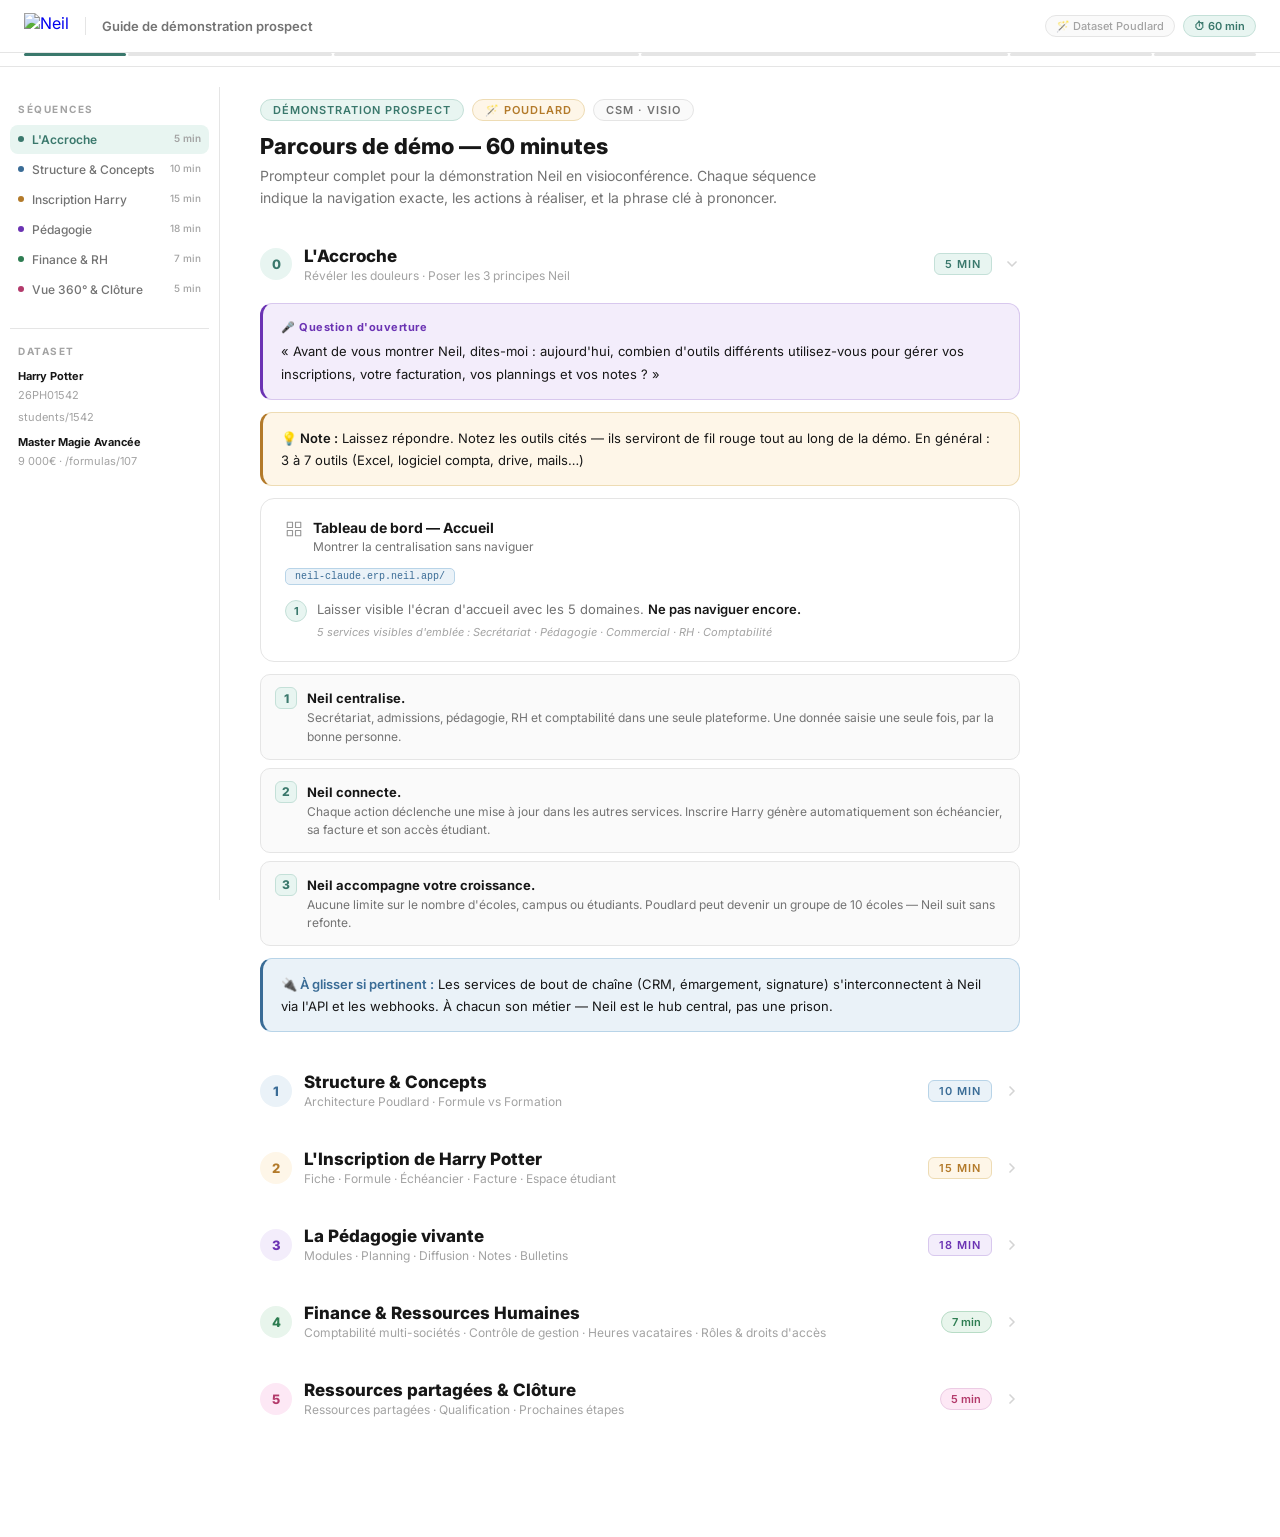
==== index.html @ 12bf3ded "Initial commit: guide de démo prospect Neil (60 min) Page HTML complète avec navigation, barre de pr" ====
<!DOCTYPE html>
<html lang="fr">
<head>
<meta charset="UTF-8">
<meta name="viewport" content="width=device-width, initial-scale=1.0">
<title>Guide de démo prospect — 60 min</title>
<link href="https://fonts.googleapis.com/css2?family=Inter:wght@400;500;600;700;800&display=swap" rel="stylesheet">
<style>
:root {
  --white: #ffffff;
  --gray-50: #fafafa;
  --gray-200: #e5e5e5;
  --gray-300: #d4d4d4;
  --gray-400: #a3a3a3;
  --gray-500: #737373;
  --gray-900: #171717;
  --green: #3a786c;
  --green-light: #e8f5f1;
  --green-border: #c4e0d8;
  --purple: #6b33b3;
  --purple-light: #f3edfb;
  --purple-border: #d8c8ee;
  --orange: #b37a2a;
  --orange-light: #fef6e8;
  --orange-border: #eedcb4;
  --blue: #3a6c96;
  --blue-light: #eaf2f8;
  --blue-border: #b8d4e8;
  --red: #b33a3a;
  --red-light: #fde8e8;
  --red-border: #ecc6c6;
}
* { box-sizing: border-box; margin: 0; padding: 0; }
body { font-family: 'Inter', system-ui, sans-serif; background: var(--white); color: var(--gray-900); }

/* NAV */
nav {
  position: sticky; top: 0; z-index: 100;
  background: rgba(255,255,255,0.96);
  backdrop-filter: blur(12px);
  border-bottom: 1px solid var(--gray-200);
  padding: 0 24px;
}
.nav-inner { display: flex; align-items: center; gap: 16px; height: 52px; }
.nav-logo { display: flex; align-items: center; gap: 8px; text-decoration: none; flex-shrink: 0; }
.nav-logo img { height: 26px; }
.nav-sep { width: 1px; height: 18px; background: var(--gray-200); }
.nav-title { font-size: 13px; font-weight: 600; color: var(--gray-500); }
.nav-right { margin-left: auto; display: flex; align-items: center; gap: 8px; }
.nav-badge {
  display: inline-flex; align-items: center; gap: 5px;
  background: var(--green-light); border: 1px solid var(--green-border);
  color: var(--green); font-size: 11px; font-weight: 600;
  padding: 3px 10px; border-radius: 20px;
}
.nav-dataset {
  font-size: 11px; font-weight: 500; color: var(--gray-400);
  background: var(--gray-50); border: 1px solid var(--gray-200);
  padding: 3px 10px; border-radius: 20px;
}

/* PROGRESS BAR */
.progress-bar {
  display: flex; gap: 2px; padding: 0 24px 10px;
  background: rgba(255,255,255,0.96);
  border-bottom: 1px solid var(--gray-200);
  position: sticky; top: 52px; z-index: 99;
}
.progress-seg {
  height: 3px; border-radius: 2px;
  background: var(--gray-200);
  cursor: pointer; transition: background 0.2s;
}
.progress-seg:hover { opacity: 0.7; }
.progress-seg.active { background: var(--green); }

/* LAYOUT */
.layout { display: flex; }
.sidebar {
  width: 220px; flex-shrink: 0;
  position: sticky; top: 87px;
  height: calc(100vh - 87px);
  overflow-y: auto; border-right: 1px solid var(--gray-200);
  padding: 16px 10px;
  scrollbar-width: none;
}
.sidebar::-webkit-scrollbar { display: none; }
.sidebar-label {
  font-size: 10px; font-weight: 700; letter-spacing: 1.5px;
  text-transform: uppercase; color: var(--gray-400);
  padding: 0 8px 10px; display: block;
}
.sidebar-link {
  display: flex; align-items: flex-start; gap: 8px;
  padding: 7px 8px; border-radius: 8px;
  font-size: 12px; font-weight: 500; color: var(--gray-500);
  text-decoration: none; cursor: pointer;
  transition: all 0.15s; margin-bottom: 1px;
}
.sidebar-link:hover { background: var(--gray-50); color: var(--gray-900); }
.sidebar-link.active { background: var(--green-light); color: var(--green); font-weight: 600; }
.sidebar-dot {
  width: 6px; height: 6px; border-radius: 50%;
  margin-top: 4px; flex-shrink: 0;
}
.sidebar-time { font-size: 10px; color: var(--gray-400); margin-left: auto; flex-shrink: 0; }

/* MAIN */
main { flex: 1; min-width: 0; padding: 32px 40px 80px; }
.content-inner { max-width: 760px; }

/* PAGE HEADER */
.page-header { margin-bottom: 36px; }
.page-header h1 { font-size: 22px; font-weight: 800; margin-bottom: 6px; }
.page-header p { font-size: 14px; color: var(--gray-500); line-height: 1.6; max-width: 560px; }
.page-header .meta { display: flex; gap: 8px; margin-bottom: 12px; flex-wrap: wrap; }

/* BADGE */
.badge {
  display: inline-block; font-size: 11px; font-weight: 600;
  letter-spacing: 1px; text-transform: uppercase;
  padding: 3px 12px; border-radius: 20px; border: 1px solid;
}
.badge-green { background: var(--green-light); border-color: var(--green-border); color: var(--green); }
.badge-purple { background: var(--purple-light); border-color: var(--purple-border); color: var(--purple); }
.badge-orange { background: var(--orange-light); border-color: var(--orange-border); color: var(--orange); }
.badge-blue { background: var(--blue-light); border-color: var(--blue-border); color: var(--blue); }
.badge-red { background: var(--red-light); border-color: var(--red-border); color: var(--red); }
.badge-gray { background: var(--gray-50); border-color: var(--gray-200); color: var(--gray-500); }

/* SECTION */
.demo-section { margin-bottom: 40px; scroll-margin-top: 120px; }
.section-header {
  display: flex; align-items: center; gap: 12px;
  margin-bottom: 20px; cursor: pointer;
  user-select: none;
}
.section-num {
  width: 32px; height: 32px; border-radius: 50%;
  display: flex; align-items: center; justify-content: center;
  font-size: 13px; font-weight: 800; flex-shrink: 0;
}
.section-header-text { flex: 1; }
.section-header-text h2 { font-size: 17px; font-weight: 800; }
.section-header-text .section-sub {
  font-size: 12px; color: var(--gray-400); margin-top: 2px;
}
.section-timing {
  font-size: 11px; font-weight: 600; padding: 3px 10px;
  border-radius: 6px; flex-shrink: 0;
}
.section-chevron {
  width: 16px; height: 16px; color: var(--gray-300);
  transition: transform 0.2s; flex-shrink: 0;
}
.section-body { }
.demo-section.collapsed .section-body { display: none; }
.demo-section:not(.collapsed) .section-chevron { transform: rotate(90deg); }

/* ENTITY (card) */
.entity {
  background: var(--white); border: 1px solid var(--gray-200);
  border-radius: 14px; padding: 20px 24px; margin-bottom: 12px;
}
.entity-head { display: flex; align-items: flex-start; gap: 10px; margin-bottom: 12px; }
.entity-icon { width: 18px; height: 18px; flex-shrink: 0; opacity: 0.45; margin-top: 1px; }
.entity-head-text h3 { font-size: 14px; font-weight: 700; margin-bottom: 2px; }
.entity-head-text p { font-size: 12px; color: var(--gray-500); line-height: 1.5; }

/* NAV PATH (breadcrumb) */
.nav-path {
  display: flex; align-items: center; gap: 5px;
  flex-wrap: wrap; margin-bottom: 14px;
}
.nav-path span {
  background: var(--gray-50); border: 1px solid var(--gray-200);
  padding: 2px 9px; border-radius: 5px;
  font-size: 11px; font-weight: 500; color: var(--gray-500);
}
.nav-path .arrow { color: var(--gray-300); font-size: 10px; font-weight: 400; }
.nav-path .url {
  background: var(--blue-light); border-color: var(--blue-border);
  color: var(--blue); font-family: monospace; font-size: 10px;
}

/* STEPS */
.steps { list-style: none; display: flex; flex-direction: column; gap: 8px; }
.step { display: flex; gap: 10px; align-items: flex-start; }
.step-num {
  width: 22px; height: 22px; border-radius: 50%;
  display: flex; align-items: center; justify-content: center;
  font-size: 11px; font-weight: 700; flex-shrink: 0; margin-top: 1px;
}
.step-num-green { background: var(--green-light); color: var(--green); border: 1px solid var(--green-border); }
.step-num-purple { background: var(--purple-light); color: var(--purple); border: 1px solid var(--purple-border); }
.step-num-orange { background: var(--orange-light); color: var(--orange); border: 1px solid var(--orange-border); }
.step-num-blue { background: var(--blue-light); color: var(--blue); border: 1px solid var(--blue-border); }
.step-text { font-size: 13px; color: var(--gray-500); line-height: 1.65; flex: 1; }
.step-text strong { color: var(--gray-900); font-weight: 600; }
.step-tip { display: block; font-style: italic; color: var(--gray-400); font-size: 11px; margin-top: 3px; }
.step-action {
  display: block; margin-top: 4px;
  font-size: 11px; font-weight: 600; color: var(--green);
}

/* CALLOUTS */
.callout {
  border-radius: 12px; padding: 14px 18px;
  font-size: 13px; line-height: 1.7;
  margin-bottom: 12px;
}
.callout strong { font-weight: 600; }
.callout-green {
  background: var(--green-light); border: 1px solid var(--green-border);
  border-left: 3px solid var(--green); color: var(--gray-900);
}
.callout-green strong { color: var(--green); }
.callout-purple {
  background: var(--purple-light); border: 1px solid var(--purple-border);
  border-left: 3px solid var(--purple); color: var(--gray-900);
}
.callout-purple .label { font-weight: 700; color: var(--purple); font-size: 11px; letter-spacing: 0.5px; display: block; margin-bottom: 4px; }
.callout-orange {
  background: var(--orange-light); border: 1px solid var(--orange-border);
  border-left: 3px solid var(--orange); color: var(--gray-900);
}
.callout-blue {
  background: var(--blue-light); border: 1px solid var(--blue-border);
  border-left: 3px solid var(--blue); color: var(--gray-900);
}
.callout-blue strong { color: var(--blue); }

/* WOW block */
.wow {
  display: flex; gap: 12px; align-items: flex-start;
  background: var(--green-light); border: 1px solid var(--green-border);
  border-radius: 12px; padding: 14px 18px; margin-bottom: 12px;
}
.wow-icon { font-size: 18px; flex-shrink: 0; }
.wow-body { }
.wow-label { font-size: 11px; font-weight: 700; color: var(--green); letter-spacing: 0.5px; text-transform: uppercase; margin-bottom: 3px; }
.wow-text { font-size: 13px; color: var(--gray-900); line-height: 1.6; font-style: italic; }

/* VERSUS */
.versus { display: grid; grid-template-columns: 1fr 1fr; gap: 12px; margin-bottom: 12px; }
.versus-card { border: 1px solid var(--gray-200); border-radius: 12px; overflow: hidden; }
.versus-head { padding: 10px 14px; font-size: 12px; font-weight: 700; }
.versus-head-green { background: var(--green-light); color: var(--green); }
.versus-head-blue { background: var(--blue-light); color: var(--blue); }
.versus-body { padding: 12px 14px; }
.versus-point { font-size: 12px; color: var(--gray-500); margin-bottom: 5px; padding-left: 12px; position: relative; }
.versus-point::before { content: "→"; position: absolute; left: 0; color: var(--gray-300); }
.versus-examples { margin-top: 10px; padding-top: 8px; border-top: 1px solid var(--gray-200); }
.versus-example { font-size: 11px; font-style: italic; margin-bottom: 3px; }
.versus-example-green { color: var(--green); }
.versus-example-blue { color: var(--blue); }

/* DATASET block */
.dataset {
  background: var(--orange-light); border: 1px solid var(--orange-border);
  border-radius: 12px; padding: 14px 18px; margin-bottom: 12px;
}
.dataset-title { font-size: 11px; font-weight: 700; color: var(--orange); letter-spacing: 0.5px; text-transform: uppercase; margin-bottom: 10px; }
.dataset-rows { display: grid; grid-template-columns: 1fr 1fr; gap: 4px 24px; }
.dataset-row { display: flex; gap: 6px; font-size: 12px; }
.dataset-key { font-weight: 600; color: var(--orange); flex-shrink: 0; }
.dataset-val { color: var(--gray-500); }

/* QUESTIONS */
.questions { margin-bottom: 12px; }
.questions-title { font-size: 11px; font-weight: 700; color: var(--gray-400); letter-spacing: 1px; text-transform: uppercase; margin-bottom: 10px; }
.question { display: flex; gap: 8px; padding: 8px 10px; border-radius: 8px; background: var(--gray-50); border: 1px solid var(--gray-200); margin-bottom: 6px; font-size: 13px; }
.question-mark { color: var(--green); font-weight: 800; flex-shrink: 0; }
.question-text { color: var(--gray-500); font-style: italic; }

/* NEXTSTEPS */
.nextsteps { margin-bottom: 12px; }
.nextstep { display: grid; grid-template-columns: 1fr 1.4fr; gap: 8px; margin-bottom: 6px; }
.nextstep-profile { background: var(--green-light); border: 1px solid var(--green-border); border-radius: 8px; padding: 8px 12px; font-size: 12px; font-weight: 600; color: var(--green); }
.nextstep-action { background: var(--gray-50); border: 1px solid var(--gray-200); border-radius: 8px; padding: 8px 12px; font-size: 12px; color: var(--gray-500); }

/* PRINCIPLES */
.principles { display: flex; flex-direction: column; gap: 8px; margin-bottom: 12px; }
.principle { display: flex; gap: 10px; background: var(--gray-50); border: 1px solid var(--gray-200); border-radius: 10px; padding: 12px 14px; }
.principle-num {
  width: 22px; height: 22px; border-radius: 6px; flex-shrink: 0;
  display: flex; align-items: center; justify-content: center;
  font-size: 12px; font-weight: 800;
  background: var(--green-light); color: var(--green); border: 1px solid var(--green-border);
}
.principle-text strong { font-weight: 700; color: var(--gray-900); font-size: 13px; }
.principle-text p { font-size: 12px; color: var(--gray-500); margin-top: 2px; line-height: 1.55; }

/* SEP */
.sep { height: 1px; background: linear-gradient(90deg, transparent, var(--gray-200), transparent); margin: 20px 0; }

/* SCREEN placeholder */
.screen-placeholder {
  background: var(--gray-50); border: 1px dashed var(--gray-300);
  border-radius: 10px; padding: 12px 14px;
  margin-bottom: 4px;
  font-size: 12px; color: var(--gray-400);
  text-align: center; font-style: italic;
}

/* TREE */
.tree {
  background: var(--blue-light); border: 1px solid var(--blue-border);
  border-radius: 10px; padding: 12px 16px; margin-bottom: 12px;
}
.tree pre { font-family: 'Inter', monospace; font-size: 12px; color: var(--blue); white-space: pre-wrap; line-height: 1.7; }

@media (max-width: 900px) {
  .layout { display: block; }
  .sidebar { display: none; }
  main { padding: 24px 20px 60px; }
  .versus { grid-template-columns: 1fr; }
  .nextstep { grid-template-columns: 1fr; }
  .dataset-rows { grid-template-columns: 1fr; }
}
</style>
</head>
<body>

<!-- NAV -->
<nav>
  <div class="nav-inner">
    <a href="#" class="nav-logo">
      <img src="https://neil.app/lovable-uploads/92a600f8-dafb-431d-9240-1c537f06e250.png" alt="Neil">
    </a>
    <div class="nav-sep"></div>
    <span class="nav-title">Guide de démonstration prospect</span>
    <div class="nav-right">
      <span class="nav-dataset">🪄 Dataset Poudlard</span>
      <span class="nav-badge">⏱ 60 min</span>
    </div>
  </div>
</nav>

<!-- PROGRESS BAR -->
<div class="progress-bar" id="progressBar">
  <div class="progress-seg active" style="flex:5" data-target="s0" title="Accroche — 0-5 min"></div>
  <div class="progress-seg" style="flex:10" data-target="s1" title="Structure — 5-15 min"></div>
  <div class="progress-seg" style="flex:15" data-target="s2" title="Inscription — 15-30 min"></div>
  <div class="progress-seg" style="flex:18" data-target="s3" title="Pédagogie — 30-48 min"></div>
  <div class="progress-seg" style="flex:7" data-target="s4" title="Finance & RH — 48-55 min"></div>
  <div class="progress-seg" style="flex:5" data-target="s5" title="Clôture — 55-60 min"></div>
</div>

<!-- LAYOUT -->
<div class="layout">

  <!-- SIDEBAR -->
  <aside class="sidebar" id="sidebar">
    <span class="sidebar-label">Séquences</span>
    <a class="sidebar-link active" data-target="s0" href="#s0">
      <span class="sidebar-dot" style="background:#3a786c"></span>
      <span>L'Accroche</span>
      <span class="sidebar-time">5 min</span>
    </a>
    <a class="sidebar-link" data-target="s1" href="#s1">
      <span class="sidebar-dot" style="background:#3a6c96"></span>
      <span>Structure & Concepts</span>
      <span class="sidebar-time">10 min</span>
    </a>
    <a class="sidebar-link" data-target="s2" href="#s2">
      <span class="sidebar-dot" style="background:#b37a2a"></span>
      <span>Inscription Harry</span>
      <span class="sidebar-time">15 min</span>
    </a>
    <a class="sidebar-link" data-target="s3" href="#s3">
      <span class="sidebar-dot" style="background:#6b33b3"></span>
      <span>Pédagogie</span>
      <span class="sidebar-time">18 min</span>
    </a>
    <a class="sidebar-link" data-target="s4" href="#s4">
      <span class="sidebar-dot" style="background:#2e7d52"></span>
      <span>Finance & RH</span>
      <span class="sidebar-time">7 min</span>
    </a>
    <a class="sidebar-link" data-target="s5" href="#s5">
      <span class="sidebar-dot" style="background:#b33a6b"></span>
      <span>Vue 360° & Clôture</span>
      <span class="sidebar-time">5 min</span>
    </a>

    <div style="margin-top: 24px; border-top: 1px solid var(--gray-200); padding-top: 16px;">
      <span class="sidebar-label">Dataset</span>
      <div style="font-size: 11px; color: var(--gray-500); padding: 0 8px; line-height: 1.7;">
        <div><strong style="color:var(--gray-900)">Harry Potter</strong></div>
        <div style="color: var(--gray-400)">26PH01542</div>
        <div style="color: var(--gray-400); margin-top:4px">students/1542</div>
        <div style="margin-top:6px"><strong style="color:var(--gray-900)">Master Magie Avancée</strong></div>
        <div style="color:var(--gray-400)">9 000€ · /formulas/107</div>
      </div>
    </div>
  </aside>

  <!-- MAIN -->
  <main>
    <div class="content-inner">

      <div class="page-header">
        <div class="meta">
          <span class="badge badge-green">Démonstration prospect</span>
          <span class="badge badge-orange">🪄 Poudlard</span>
          <span class="badge badge-gray">CSM · Visio</span>
        </div>
        <h1>Parcours de démo — 60 minutes</h1>
        <p>Prompteur complet pour la démonstration Neil en visioconférence. Chaque séquence indique la navigation exacte, les actions à réaliser, et la phrase clé à prononcer.</p>
      </div>

      <!-- ═══ S0 — ACCROCHE ═══ -->
      <section class="demo-section" id="s0">
        <div class="section-header" onclick="toggleSection(this)">
          <div class="section-num" style="background:var(--green-light);color:var(--green)">0</div>
          <div class="section-header-text">
            <h2>L'Accroche</h2>
            <div class="section-sub">Révéler les douleurs · Poser les 3 principes Neil</div>
          </div>
          <span class="section-timing badge-green badge">5 min</span>
          <svg class="section-chevron" viewBox="0 0 24 24" fill="none" stroke="currentColor" stroke-width="2.5" stroke-linecap="round" stroke-linejoin="round"><polyline points="9 18 15 12 9 6"/></svg>
        </div>

        <div class="section-body">
          <div class="callout callout-purple">
            <span class="label">🎤 Question d'ouverture</span>
            « Avant de vous montrer Neil, dites-moi : aujourd'hui, combien d'outils différents utilisez-vous pour gérer vos inscriptions, votre facturation, vos plannings et vos notes ? »
          </div>

          <div class="callout callout-orange">
            <strong>💡 Note :</strong> Laissez répondre. Notez les outils cités — ils serviront de fil rouge tout au long de la démo. En général : 3 à 7 outils (Excel, logiciel compta, drive, mails…)
          </div>

          <div class="entity">
            <div class="entity-head">
              <svg class="entity-icon" viewBox="0 0 24 24" fill="none" stroke="currentColor" stroke-width="1.5" stroke-linecap="round" stroke-linejoin="round"><rect x="3" y="3" width="7" height="7"/><rect x="14" y="3" width="7" height="7"/><rect x="3" y="14" width="7" height="7"/><rect x="14" y="14" width="7" height="7"/></svg>
              <div class="entity-head-text">
                <h3>Tableau de bord — Accueil</h3>
                <p>Montrer la centralisation sans naviguer</p>
              </div>
            </div>
            <div class="nav-path">
              <span class="url">neil-claude.erp.neil.app/</span>
            </div>
            <ol class="steps">
              <li class="step">
                <div class="step-num step-num-green">1</div>
                <div class="step-text">Laisser visible l'écran d'accueil avec les 5 domaines. <strong>Ne pas naviguer encore.</strong>
                <span class="step-tip">5 services visibles d'emblée : Secrétariat · Pédagogie · Commercial · RH · Comptabilité</span></div>
              </li>
            </ol>
          </div>

          <div class="principles">
            <div class="principle">
              <div class="principle-num">1</div>
              <div class="principle-text">
                <strong>Neil centralise.</strong>
                <p>Secrétariat, admissions, pédagogie, RH et comptabilité dans une seule plateforme. Une donnée saisie une seule fois, par la bonne personne.</p>
              </div>
            </div>
            <div class="principle">
              <div class="principle-num">2</div>
              <div class="principle-text">
                <strong>Neil connecte.</strong>
                <p>Chaque action déclenche une mise à jour dans les autres services. Inscrire Harry génère automatiquement son échéancier, sa facture et son accès étudiant.</p>
              </div>
            </div>
            <div class="principle">
              <div class="principle-num">3</div>
              <div class="principle-text">
                <strong>Neil accompagne votre croissance.</strong>
                <p>Aucune limite sur le nombre d'écoles, campus ou étudiants. Poudlard peut devenir un groupe de 10 écoles — Neil suit sans refonte.</p>
              </div>
            </div>
          </div>

          <div class="callout callout-blue">
            <strong>🔌 À glisser si pertinent :</strong> Les services de bout de chaîne (CRM, émargement, signature) s'interconnectent à Neil via l'API et les webhooks. À chacun son métier — Neil est le hub central, pas une prison.
          </div>
        </div>
      </section>

      <!-- ═══ S1 — STRUCTURE ═══ -->
      <section class="demo-section collapsed" id="s1">
        <div class="section-header" onclick="toggleSection(this)">
          <div class="section-num" style="background:var(--blue-light);color:var(--blue)">1</div>
          <div class="section-header-text">
            <h2>Structure & Concepts</h2>
            <div class="section-sub">Architecture Poudlard · Formule vs Formation</div>
          </div>
          <span class="section-timing badge-blue badge">10 min</span>
          <svg class="section-chevron" viewBox="0 0 24 24" fill="none" stroke="currentColor" stroke-width="2.5" stroke-linecap="round" stroke-linejoin="round"><polyline points="9 18 15 12 9 6"/></svg>
        </div>

        <div class="section-body">
          <div class="entity">
            <div class="entity-head">
              <svg class="entity-icon" viewBox="0 0 24 24" fill="none" stroke="currentColor" stroke-width="1.5" stroke-linecap="round" stroke-linejoin="round"><path d="M3 21h18"/><path d="M5 21V7l8-4v18"/><path d="M19 21V11l-6-4"/></svg>
              <div class="entity-head-text">
                <h3>Configuration — Structure de Poudlard</h3>
                <p>Montrer la hiérarchie juridique et pédagogique</p>
              </div>
            </div>
            <div class="nav-path">
              <span>Configuration</span><span class="arrow">›</span>
              <span>Société / Établissements</span>
            </div>
            <ol class="steps">
              <li class="step">
                <div class="step-num step-num-blue">1</div>
                <div class="step-text">Poser le cadre : Neil distingue deux niveaux. <strong>Société</strong> = l'entité juridique (SIREN, IBAN, facturation). <strong>École & Campus</strong> = les entités pédagogiques (programmes, étudiants, planning).
                <span class="step-tip">Exemple : SAS Poudlard Éducation Magique est la société. L'École de Sorcellerie est l'établissement. Le Campus Pré-au-Lard est le lieu d'enseignement. Trois niveaux distincts, jamais mélangés.</span></div>
              </li>
              <li class="step">
                <div class="step-num step-num-blue">2</div>
                <div class="step-text">Parcourir la hiérarchie en remontant : <strong>École de Sorcellerie</strong> → <strong>Campus Pré-au-Lard</strong> → <strong>SAS Poudlard Éducation Magique</strong> → Établissement</div>
              </li>
              <li class="step">
                <div class="step-num step-num-blue">3</div>
                <div class="step-text">Montrer que les <strong>données bancaires et SIREN</strong> résident dans la Société — séparées de la structure pédagogique.
                <span class="step-tip">Clé pour les groupes multi-établissements : les entités juridiques ne se mélangent jamais.</span></div>
              </li>
            </ol>
          </div>

          <div class="sep"></div>

          <div class="callout callout-blue" style="margin-bottom:12px">
            <strong>Concept clé à expliquer :</strong> Neil sépare deux mondes — le juridique (facturation, IBAN) et le pédagogique (formations, programmes). La <strong>Formule</strong> fait le pont.
          </div>

          <div class="versus">
            <div class="versus-card">
              <div class="versus-head versus-head-green">💰 FORMULE — ce qui est commercialisé</div>
              <div class="versus-body">
                <div class="versus-point">Porte le prix et l'échéancier de paiement</div>
                <div class="versus-point">Rattachée à SAS Poudlard + Campus</div>
                <div class="versus-point">Peut avoir plusieurs formations associées</div>
                <div class="versus-examples">
                  <div class="versus-example versus-example-green">Master Magie Avancée — 9 000€ — M1/M2</div>
                  <div class="versus-example versus-example-green">Prépa Sorcière Intensive — 3 800€</div>
                </div>
              </div>
            </div>
            <div class="versus-card">
              <div class="versus-head versus-head-blue">📚 FORMATION — la prestation pédagogique</div>
              <div class="versus-body">
                <div class="versus-point">Porte les UE, modules, séances, notes</div>
                <div class="versus-point">Indépendante des modalités commerciales</div>
                <div class="versus-point">Peut alimenter plusieurs formules</div>
                <div class="versus-examples">
                  <div class="versus-example versus-example-blue">Master Magie Avancée & Spécialisations Ministère</div>
                  <div class="versus-example versus-example-blue">↑ partagé entre Initiale et Apprentissage</div>
                </div>
              </div>
            </div>
          </div>

          <div class="callout callout-purple">
            <span class="label">🎤 Vous dites</span>
            « Vos équipes commerciales et pédagogiques travaillent en parallèle sans se marcher dessus. La formation, c'est votre programme ; la formule, c'est votre offre commerciale. Un même programme peut être vendu en initiale à 9 000€ ET en apprentissage — un seul programme à maintenir. »
          </div>
        </div>
      </section>

      <!-- ═══ S2 — INSCRIPTION ═══ -->
      <section class="demo-section collapsed" id="s2">
        <div class="section-header" onclick="toggleSection(this)">
          <div class="section-num" style="background:var(--orange-light);color:var(--orange)">2</div>
          <div class="section-header-text">
            <h2>L'Inscription de Harry Potter</h2>
            <div class="section-sub">Fiche · Formule · Échéancier · Facture · Espace étudiant</div>
          </div>
          <span class="section-timing badge-orange badge">15 min</span>
          <svg class="section-chevron" viewBox="0 0 24 24" fill="none" stroke="currentColor" stroke-width="2.5" stroke-linecap="round" stroke-linejoin="round"><polyline points="9 18 15 12 9 6"/></svg>
        </div>

        <div class="section-body">
          <div class="dataset">
            <div class="dataset-title">🗂 Dataset de démo</div>
            <div class="dataset-rows">
              <div class="dataset-row"><span class="dataset-key">Étudiant :</span><span class="dataset-val">POTTER Harry — 26PH01542</span></div>
              <div class="dataset-row"><span class="dataset-key">Email :</span><span class="dataset-val">harry.potter14@poudlard-neil.fr</span></div>
              <div class="dataset-row"><span class="dataset-key">Né le :</span><span class="dataset-val">17/06/2008</span></div>
              <div class="dataset-row"><span class="dataset-key">Particularités :</span><span class="dataset-val">Sportif de haut niveau · CVEC renseigné</span></div>
            </div>
          </div>

          <!-- Acte 1 -->
          <div class="entity">
            <div class="entity-head">
              <svg class="entity-icon" viewBox="0 0 24 24" fill="none" stroke="currentColor" stroke-width="1.5" stroke-linecap="round" stroke-linejoin="round"><path d="M20 21v-2a4 4 0 0 0-4-4H8a4 4 0 0 0-4 4v2"/><circle cx="12" cy="7" r="4"/></svg>
              <div class="entity-head-text">
                <h3>Acte 1 — Fiche Harry Potter</h3>
                <p>Identité, historique, statuts spéciaux</p>
              </div>
            </div>
            <div class="nav-path">
              <span>Secrétariat</span><span class="arrow">›</span>
              <span>Gestion des étudiants</span><span class="arrow">›</span>
              <span>Recherche "Harry Potter"</span><span class="arrow">›</span>
              <span>POTTER Harry</span>
              <span class="url">students/1542/informations</span>
            </div>
            <ol class="steps">
              <li class="step">
                <div class="step-num step-num-orange">1</div>
                <div class="step-text">Depuis l'accueil, cliquer sur <strong>Secrétariat → Gestion des étudiants</strong></div>
              </li>
              <li class="step">
                <div class="step-num step-num-orange">2</div>
                <div class="step-text">Dans la barre de recherche, taper <strong>« Harry Potter »</strong> — Neil filtre en temps réel. Cliquer sur <strong>POTTER Harry</strong> dans les résultats.
                <span class="step-tip">La recherche fonctionne sur le nom, le prénom, l'email ou le numéro étudiant. Un seul champ pour tout retrouver.</span></div>
              </li>
              <li class="step">
                <div class="step-num step-num-orange">3</div>
                <div class="step-text">Montrer : <strong>photo, NSS, CVEC, sportif de haut niveau</strong>, email, numéro 26PH01542</div>
              </li>
              <li class="step">
                <div class="step-num step-num-orange">4</div>
                <div class="step-text">Aller dans l'onglet <strong>Inscriptions</strong> pour montrer l'<strong>historique multi-années</strong> et la détection d'homonymes : nom + prénom + date de naissance
                <span class="step-tip">Si Harry revient dans 3 ans pour un autre cursus, Neil l'identifie et agrège son historique.</span></div>
              </li>
            </ol>
          </div>

          <!-- Acte 1.5 — Vue 360° -->
          <div class="entity">
            <div class="entity-head">
              <svg class="entity-icon" viewBox="0 0 24 24" fill="none" stroke="currentColor" stroke-width="1.5" stroke-linecap="round" stroke-linejoin="round"><circle cx="11" cy="11" r="8"/><line x1="21" y1="21" x2="16.65" y2="16.65"/></svg>
              <div class="entity-head-text">
                <h3>Acte 2 — Vue 360° de la fiche Harry</h3>
                <p>Tous les onglets · Toutes les données connectées · Un seul endroit</p>
              </div>
            </div>
            <div class="nav-path">
              <span>Secrétariat</span><span class="arrow">›</span>
              <span>POTTER Harry</span>
              <span class="url">students/1542/informations</span>
            </div>
            <ol class="steps">
              <li class="step">
                <div class="step-num step-num-orange">1</div>
                <div class="step-text">Naviguer lentement dans tous les onglets de la fiche : <strong>Informations → Planning → Absences → Inscriptions → Notes → Paiements → Documents → Espace Étudiant → Historique</strong>
                <span class="step-tip">Chaque onglet est alimenté par un service différent de Neil — aucune re-saisie. Ce que la scolarité valide remonte ici. Ce que le pédago publie remonte ici. Ce que la compta enregistre remonte ici.</span></div>
              </li>
              <li class="step">
                <div class="step-num step-num-orange">2</div>
                <div class="step-text">Pointer l'onglet <strong>Inscriptions</strong> : si Harry revient pour un autre cursus dans 3 ans, toute son histoire est déjà là.</div>
              </li>
              <li class="step">
                <div class="step-num step-num-orange">3</div>
                <div class="step-text">Dans l'onglet Inscriptions, montrer les <strong>formations rattachées aux formules déjà souscrites</strong> — chaque formule souscrite par Harry liste la ou les formations pédagogiques associées.
                <span class="step-tip">C'est ici que le lien commercial → pédagogique devient visible : la formule porte le prix, la formation porte le programme. Les deux sont connectés sur la fiche de l'étudiant.</span></div>
              </li>
            </ol>
          </div>

          <!-- Acte 2 -->
          <div class="entity">
            <div class="entity-head">
              <svg class="entity-icon" viewBox="0 0 24 24" fill="none" stroke="currentColor" stroke-width="1.5" stroke-linecap="round" stroke-linejoin="round"><path d="M6 2L3 6v14a2 2 0 0 0 2 2h14a2 2 0 0 0 2-2V6l-3-4z"/><path d="M3 6h18"/><path d="M16 10a4 4 0 0 1-8 0"/></svg>
              <div class="entity-head-text">
                <h3>Acte 3 — Inscription à la formule</h3>
                <p>Parcours complet · Formule, étapes, réductions, échéancier, facturation, formations</p>
              </div>
            </div>
            <div class="nav-path">
              <span>Fiche Harry</span><span class="arrow">›</span>
              <span>Onglet Inscriptions</span><span class="arrow">›</span>
              <span>+ Nouvelle inscription</span>
            </div>
            <ol class="steps">
              <li class="step">
                <div class="step-num step-num-orange">1</div>
                <div class="step-text">Choisir la formule <strong>Master Magie Avancée</strong> (9 000€, M1/M2)</div>
              </li>
              <li class="step">
                <div class="step-num step-num-orange">2</div>
                <div class="step-text">Présenter l'ensemble du <strong>parcours d'inscription</strong> : choix de la formule, étapes d'inscription configurées, réductions applicables, échéancier de paiement, facturation et formations rattachées. Valider l'inscription.
                <span class="step-tip">⚠️ Ne pas créer de facture à ce stade — s'arrêter avant la génération de la facture.</span></div>
              </li>
              <li class="step">
                <div class="step-num step-num-orange">3</div>
                <div class="step-text">Sur l'inscription qui vient d'être créée, parcourir les onglets : <strong>Inscription</strong> (récapitulatif et étapes) · <strong>Échéancier</strong> (paiements générés automatiquement) · <strong>Facturation</strong> (documents comptables)</div>
              </li>
            </ol>
          </div>

          <div class="wow">
            <div class="wow-icon">✨</div>
            <div class="wow-body">
              <div class="wow-label">Effet WOW #1</div>
              <div class="wow-text">« Inscription → échéancier → facture : toute la chaîne financière générée automatiquement. Zéro re-saisie, zéro écart entre scolarité et comptabilité. »</div>
            </div>
          </div>

          <!-- Acte 4 -->
          <div class="entity">
            <div class="entity-head">
              <svg class="entity-icon" viewBox="0 0 24 24" fill="none" stroke="currentColor" stroke-width="1.5" stroke-linecap="round" stroke-linejoin="round"><rect x="5" y="2" width="14" height="20" rx="2"/><path d="M12 18h.01"/></svg>
              <div class="entity-head-text">
                <h3>Acte 4 — Espace étudiant en direct</h3>
                <p>Activation · Synchronisation temps réel</p>
              </div>
            </div>
            <div class="nav-path">
              <span>Fiche Harry</span><span class="arrow">›</span>
              <span>Onglet Espace Étudiant</span>
            </div>
            <ol class="steps">
              <li class="step">
                <div class="step-num step-num-orange">1</div>
                <div class="step-text">Activer l'espace → envoyer l'invitation à <strong>harry.potter14@poudlard-neil.fr</strong></div>
              </li>
              <li class="step">
                <div class="step-num step-num-orange">2</div>
                <div class="step-text">Ouvrir un <strong>2ème onglet</strong> avec la vue étudiant — montrer la synchronisation instantanée
                <span class="step-tip">Sur son espace : inscriptions, planning, documents, échéances — tout ce que l'admin publie dans Neil arrive ici dans la seconde.</span></div>
              </li>
            </ol>
          </div>

          <div class="wow">
            <div class="wow-icon">✨</div>
            <div class="wow-body">
              <div class="wow-label">Effet WOW #2</div>
              <div class="wow-text">« Ce que vous validez dans Neil, Harry Potter le voit sur son portail dans la seconde. Pas d'email manuel, pas de PDF, pas de drive partagé non sécurisé. »</div>
            </div>
          </div>
        </div>
      </section>

      <!-- ═══ S3 — PÉDAGOGIE ═══ -->
      <section class="demo-section collapsed" id="s3">
        <div class="section-header" onclick="toggleSection(this)">
          <div class="section-num" style="background:var(--purple-light);color:var(--purple)">3</div>
          <div class="section-header-text">
            <h2>La Pédagogie vivante</h2>
            <div class="section-sub">Modules · Planning · Diffusion · Notes · Bulletins</div>
          </div>
          <span class="section-timing badge-purple badge">18 min</span>
          <svg class="section-chevron" viewBox="0 0 24 24" fill="none" stroke="currentColor" stroke-width="2.5" stroke-linecap="round" stroke-linejoin="round"><polyline points="9 18 15 12 9 6"/></svg>
        </div>

        <div class="section-body">
          <div class="tree">
            <pre>Formation  →  UE  →  Module d'enseignement  →  Séance
                                 ↕                            ↕
              Relevé de notes / Note composée</pre>
          </div>

          <div class="entity">
            <div class="entity-head">
              <svg class="entity-icon" viewBox="0 0 24 24" fill="none" stroke="currentColor" stroke-width="1.5" stroke-linecap="round" stroke-linejoin="round"><path d="M4 19.5A2.5 2.5 0 0 1 6.5 17H20"/><path d="M6.5 2H20v20H6.5A2.5 2.5 0 0 1 4 19.5v-15A2.5 2.5 0 0 1 6.5 2z"/></svg>
              <div class="entity-head-text">
                <h3>Acte 1 — Modules & industrialisation</h3>
                <p>Bibliothèque pédagogique · Permanent vs non-permanent</p>
              </div>
            </div>
            <div class="nav-path">
              <span>Pédagogie</span><span class="arrow">›</span>
              <span>Formations</span><span class="arrow">›</span>
              <span>Master Magie Avancée & Spécialisations Ministère</span>
            </div>
            <ol class="steps">
              <li class="step">
                <div class="step-num step-num-purple">1</div>
                <div class="step-text">Montrer la structure <strong>UE / modules</strong> — les UE sont organisées par <strong>drag & drop</strong> dans la configuration de la formation. Chaque UE peut avoir une <strong>équipe pédagogique assignée directement</strong>, visible depuis la fiche UE.</div>
              </li>
              <li class="step">
                <div class="step-num step-num-purple">2</div>
                <div class="step-text">Expliquer l'utilité du <strong>module pédagogique</strong> : c'est l'unité de base du programme. Il porte le contenu (documents, ressources), les règles d'évaluation (coefficients, barèmes) et le volume horaire. Il est configuré une fois et peut être réutilisé d'une année sur l'autre via la <strong>bibliothèque pédagogique</strong>.
                <span class="step-tip">À distinguer de la séance : le module est le « quoi » — le contenu et les règles. La séance est le « quand et pour qui » — une occurrence concrète du module dans le temps, pour une audience donnée, dans une salle, avec un intervenant.</span></div>
              </li>
              <li class="step">
                <div class="step-num step-num-purple">3</div>
                <div class="step-text">Introduire la notion de <strong>séance</strong> : une fois un module paramétré, il peut être dispensé à volonté à une ou plusieurs audiences. Chaque séance est <strong>unique</strong> — sa propre date, salle, intervenant, liste d'étudiants — et est toujours rattachée à un module pédagogique.
                <span class="step-tip">Le module définit le contenu et les règles d'évaluation. La séance l'instancie dans le temps et l'espace. Un même module peut générer 6 séances sur l'année, pour 3 classes différentes.</span></div>
              </li>
            </ol>
          </div>

          <div class="entity">
            <div class="entity-head">
              <svg class="entity-icon" viewBox="0 0 24 24" fill="none" stroke="currentColor" stroke-width="1.5" stroke-linecap="round" stroke-linejoin="round"><path d="M14 2H6a2 2 0 0 0-2 2v16a2 2 0 0 0 2 2h12a2 2 0 0 0 2-2V8z"/><polyline points="14 2 14 8 20 8"/></svg>
              <div class="entity-head-text">
                <h3>Acte 2 — Documents du module</h3>
                <p>Options de diffusion · Encodage vidéo intégré</p>
              </div>
            </div>
            <div class="nav-path">
              <span>Formation</span><span class="arrow">›</span>
              <span>Module</span><span class="arrow">›</span>
              <span>Onglet Documents</span>
            </div>
            <ol class="steps">
              <li class="step">
                <div class="step-num step-num-purple">1</div>
                <div class="step-text">Sélectionner le module <strong>Guérison des maléfices</strong> et cliquer sur <strong>Documents étudiants</strong></div>
              </li>
              <li class="step">
                <div class="step-num step-num-purple">2</div>
                <div class="step-text">Uploader un document → montrer les <strong>différentes options de diffusion</strong> disponibles</div>
              </li>
              <li class="step">
                <div class="step-num step-num-purple">3</div>
                <div class="step-text">On lance le film <strong>Harry Potter</strong> directement depuis Neil — vidéo encodée dans la plateforme, aucun outil externe nécessaire</div>
              </li>
            </ol>
          </div>

          <div class="wow">
            <div class="wow-icon">✨</div>
            <div class="wow-body">
              <div class="wow-label">Effet WOW</div>
              <div class="wow-text">« Vous maîtrisez intégralement la diffusion de vos contenus sécurisés. Les enseignants n'ont plus à passer par un logiciel d'encodage vidéo et n'ont pas de limite de taille. Leur vie va être changée. »</div>
            </div>
          </div>

          <div class="entity">
            <div class="entity-head">
              <svg class="entity-icon" viewBox="0 0 24 24" fill="none" stroke="currentColor" stroke-width="1.5" stroke-linecap="round" stroke-linejoin="round"><rect x="3" y="4" width="18" height="18" rx="2"/><path d="M16 2v4"/><path d="M8 2v4"/><path d="M3 10h18"/></svg>
              <div class="entity-head-text">
                <h3>Acte 3 — Créer une séance · options de programmation</h3>
                <p>Formulaire complet · présentiel, visio, brouillon, intervenants</p>
              </div>
            </div>
            <div class="nav-path">
              <span>Formation</span><span class="arrow">›</span>
              <span>Planning de la formation</span><span class="arrow">›</span>
              <span>+ Ajouter une séance</span>
            </div>
            <ol class="steps">
              <li class="step">
                <div class="step-num step-num-purple">1</div>
                <div class="step-text">Dans le module <strong>Guérison des maléfices</strong>, cliquer sur <strong>Séances</strong> puis sur <strong>+ Ajouter une séance</strong></div>
              </li>
              <li class="step">
                <div class="step-num step-num-purple">2</div>
                <div class="step-text"><strong>Audience</strong> — sélectionner la liste d'étudiants (classe ou groupe) qui verront cette séance dans leur planning</div>
              </li>
              <li class="step">
                <div class="step-num step-num-purple">3</div>
                <div class="step-text"><strong>Programmation — Séance en présentiel</strong> : renseigner la durée, choisir la salle et la date/heure
                <span class="step-tip">La salle est obligatoire en présentiel. Neil liste uniquement les salles rattachées au campus de la formation.</span></div>
              </li>
              <li class="step">
                <div class="step-num step-num-purple">4</div>
                <div class="step-text">Option <strong>« Séance en ligne uniquement »</strong> — décocher la salle physique et saisir un <strong>lien de visio</strong> (Zoom, Teams, Meet…)
                <span class="step-tip">Les deux modes peuvent coexister : une séance en présentiel peut être complétée par un lien de visio pour les absents ou les hybrides.</span></div>
              </li>
              <li class="step">
                <div class="step-num step-num-purple">5</div>
                <div class="step-text"><strong>Intervenant(s)</strong> — ajouter un ou plusieurs intervenants via la liste déroulante. Neil les marque automatiquement comme indisponibles sur leurs plannings RH pour ce créneau</div>
              </li>
              <li class="step">
                <div class="step-num step-num-purple">6</div>
                <div class="step-text"><strong>Statut : Brouillon</strong> — activer le toggle pour travailler la séance sans la diffuser aux étudiants. La désactiver pour la publier sur les espaces étudiants instantanément
                <span class="step-tip">Utile pour préparer tout le planning à l'avance avant de le rendre visible d'un coup.</span></div>
              </li>
            </ol>
          </div>

          <div class="wow">
            <div class="wow-icon">✨</div>
            <div class="wow-body">
              <div class="wow-label">Effet WOW #3</div>
              <div class="wow-text">« Je prépare toutes mes séances en brouillon, j'affecte mes intervenants — leurs heures apparaissent dans la RH. Quand je publie, Harry voit tout son planning d'un coup. »</div>
            </div>
          </div>

          <div class="entity">
            <div class="entity-head">
              <svg class="entity-icon" viewBox="0 0 24 24" fill="none" stroke="currentColor" stroke-width="1.5" stroke-linecap="round" stroke-linejoin="round"><line x1="18" y1="20" x2="18" y2="10"/><line x1="12" y1="20" x2="12" y2="4"/><line x1="6" y1="20" x2="6" y2="14"/></svg>
              <div class="entity-head-text">
                <h3>Acte 4 — Notes & Relevés</h3>
                <p>Liste des relevés · Détail d'un relevé · Notes par étudiant</p>
              </div>
            </div>
            <div class="nav-path">
              <span>Formation</span><span class="arrow">›</span>
              <span>Module</span><span class="arrow">›</span>
              <span>Évaluations</span>
            </div>
            <ol class="steps">
              <li class="step">
                <div class="step-num step-num-purple">1</div>
                <div class="step-text">Montrer la <strong>liste des relevés de notes et notes composées</strong> existants sur le module — vue d'ensemble de toutes les évaluations configurées</div>
              </li>
              <li class="step">
                <div class="step-num step-num-purple">2</div>
                <div class="step-text">Ouvrir le <strong>détail d'un relevé de notes</strong> — structure, coefficients, barème et paramètres de l'évaluation</div>
              </li>
              <li class="step">
                <div class="step-num step-num-purple">3</div>
                <div class="step-text">Afficher les <strong>notes par étudiant</strong> — visualiser les résultats de la promotion et les notes individuelles de Harry</div>
              </li>
              <li class="step">
                <div class="step-num step-num-purple">4</div>
                <div class="step-text">Depuis le menu général de la pédagogie, cliquer sur <strong>Bulletins de notes</strong></div>
              </li>
              <li class="step">
                <div class="step-num step-num-purple">5</div>
                <div class="step-text">Cliquer sur un <strong>bulletin</strong> pour en afficher le détail</div>
              </li>
              <li class="step">
                <div class="step-num step-num-purple">6</div>
                <div class="step-text">Afficher le <strong>bulletin d'un étudiant</strong> — montrer la vue consolidée des notes et résultats</div>
              </li>
            </ol>
          </div>

          <div class="wow">
            <div class="wow-icon">✨</div>
            <div class="wow-body">
              <div class="wow-label">Effet WOW #4</div>
              <div class="wow-text">« Notes saisies il y a 30 secondes → note composée calculée automatiquement. Pour 200 étudiants : toujours 3 clics. »</div>
            </div>
          </div>
        </div>
      </section>

      <!-- ═══ S4 — FINANCE & RH ═══ -->
      <section class="demo-section collapsed" id="s4">
        <div class="section-header" onclick="toggleSection(this)">
          <div class="section-num" style="background:#e8f5ec;color:#2e7d52">4</div>
          <div class="section-header-text">
            <h2>Finance & Ressources Humaines</h2>
            <div class="section-sub">Comptabilité multi-sociétés · Contrôle de gestion · Heures vacataires · Rôles & droits d'accès</div>
          </div>
          <span class="section-timing" style="background:#e8f5ec;border:1px solid #b8dcc6;color:#2e7d52;font-size:11px;font-weight:600;padding:3px 10px;border-radius:20px">7 min</span>
          <svg class="section-chevron" viewBox="0 0 24 24" fill="none" stroke="currentColor" stroke-width="2.5" stroke-linecap="round" stroke-linejoin="round"><polyline points="9 18 15 12 9 6"/></svg>
        </div>

        <div class="section-body">
          <div class="entity">
            <div class="entity-head">
              <svg class="entity-icon" viewBox="0 0 24 24" fill="none" stroke="currentColor" stroke-width="1.5" stroke-linecap="round" stroke-linejoin="round"><line x1="12" y1="1" x2="12" y2="23"/><path d="M17 5H9.5a3.5 3.5 0 0 0 0 7h5a3.5 3.5 0 0 1 0 7H6"/></svg>
              <div class="entity-head-text">
                <h3>Comptabilité — Échéancier & Contrôle de gestion</h3>
                <p>Vue consolidée · Export DAF</p>
              </div>
            </div>
            <div class="nav-path">
              <span>Comptabilité</span><span class="arrow">›</span>
              <span>Échéancier général</span>
            </div>
            <ol class="steps">
              <li class="step">
                <div class="step-num step-num-green">1</div>
                <div class="step-text">Filtrer par <strong>SAS Poudlard Éducation Magique</strong> — montrer que les entités d'un groupe ne se mélangent jamais</div>
              </li>
              <li class="step">
                <div class="step-num step-num-green">2</div>
                <div class="step-text">Ouvrir <strong>Contrôle de gestion</strong> → télécharger le dashboard
                <span class="step-tip">Comptabilité multi-sociétés : scopée par entité juridique. Toujours à jour, exportable.</span></div>
              </li>
            </ol>
          </div>

          <div class="callout callout-orange">
            <strong>🎯 Pitch DAF :</strong> « Avant, votre DAF passait 2 heures chaque lundi à consolider des extractions de 3 outils différents. Ici, c'est instantané, toujours à jour, et exportable. »
          </div>

          <div class="entity">
            <div class="entity-head">
              <svg class="entity-icon" viewBox="0 0 24 24" fill="none" stroke="currentColor" stroke-width="1.5" stroke-linecap="round" stroke-linejoin="round"><path d="M17 21v-2a4 4 0 0 0-4-4H5a4 4 0 0 0-4 4v2"/><circle cx="9" cy="7" r="4"/><path d="M23 21v-2a4 4 0 0 0-3-3.87"/><path d="M16 3.13a4 4 0 0 1 0 7.75"/></svg>
              <div class="entity-head-text">
                <h3>RH — Suivi des heures d'un intervenant</h3>
                <p>Lien automatique planning ↔ RH</p>
              </div>
            </div>
            <div class="nav-path">
              <span>Ressources Humaines</span><span class="arrow">›</span>
              <span>Utilisateurs</span><span class="arrow">›</span>
              <span>Sélectionner un enseignant</span>
            </div>
            <ol class="steps">
              <li class="step">
                <div class="step-num step-num-green">1</div>
                <div class="step-text">Onglet <strong>Suivi des heures</strong> — montrer les séances générées automatiquement depuis le planning</div>
              </li>
              <li class="step">
                <div class="step-num step-num-green">2</div>
                <div class="step-text">Montrer l'<strong>export pour la paie vacataires</strong>
                <span class="step-tip">Une donnée saisie une seule fois dans le planning → disponible dans la RH sans re-saisie.</span></div>
              </li>
            </ol>
          </div>
          <div class="entity">
            <div class="entity-head">
              <svg class="entity-icon" viewBox="0 0 24 24" fill="none" stroke="currentColor" stroke-width="1.5" stroke-linecap="round" stroke-linejoin="round"><circle cx="12" cy="8" r="4"/><path d="M6 20v-2a4 4 0 0 1 4-4h4a4 4 0 0 1 4 4v2"/><path d="M18 8h4M22 8h-4"/></svg>
              <div class="entity-head-text">
                <h3>Rôles & droits d'accès — gestion fine des permissions</h3>
                <p>Utilisateurs › sélectionner un salarié › Droits d'accès</p>
              </div>
            </div>
            <div class="nav-path">
              <span>Utilisateurs</span><span class="arrow">›</span>
              <span>DUMBLEDORE Albus</span><span class="arrow">›</span>
              <span>Droits d'accès</span>
            </div>

            <div class="callout callout-blue" style="margin-bottom:16px">
              <strong>Principe clé :</strong> un <strong>rôle</strong> définit ce qu'un utilisateur peut faire. Un <strong>droit d'accès</strong> applique ce rôle à un périmètre précis. Un même utilisateur peut cumuler plusieurs droits d'accès avec des rôles et des scopes différents.
            </div>

            <ol class="steps">
              <li class="step">
                <div class="step-num step-num-green">1</div>
                <div class="step-text">Ouvrir la fiche DUMBLEDORE Albus → onglet <strong>Droits d'accès</strong>. Il dispose du rôle <strong>Directeur d'école</strong>, valide <em>illimité</em>, avec les restrictions affichées en face.</div>
              </li>
              <li class="step">
                <div class="step-num step-num-green">2</div>
                <div class="step-text">Cliquer <strong>+ Ajouter un droit d'accès</strong> pour montrer la mécanique :
                <span class="step-tip">Étape 1 — choisir le <strong>Rôle</strong> (ex. Administrateur, Directeur d'école, Enseignant, Responsable commercial…). Étape 2 — configurer les <strong>restrictions de scope</strong> qui limitent l'application de ce rôle.</span></div>
              </li>
              <li class="step">
                <div class="step-num step-num-green">3</div>
                <div class="step-text">Présenter les <strong>5 dimensions de scope</strong> disponibles :
                  <div style="margin-top:10px;display:grid;grid-template-columns:1fr 1fr;gap:8px">
                    <div style="background:#eaf2f8;border:1px solid #c4d8e8;border-radius:8px;padding:10px 12px">
                      <div style="font-size:11px;font-weight:700;color:#3a6c96;text-transform:uppercase;letter-spacing:.5px;margin-bottom:4px">🏫 École(s)</div>
                      <div style="font-size:12px;color:#444">Restreindre à une ou plusieurs écoles du groupe</div>
                    </div>
                    <div style="background:#eaf2f8;border:1px solid #c4d8e8;border-radius:8px;padding:10px 12px">
                      <div style="font-size:11px;font-weight:700;color:#3a6c96;text-transform:uppercase;letter-spacing:.5px;margin-bottom:4px">📅 Année scolaire</div>
                      <div style="font-size:12px;color:#444">Limiter à une ou plusieurs années (ex. 2025-2027)</div>
                    </div>
                    <div style="background:#eaf2f8;border:1px solid #c4d8e8;border-radius:8px;padding:10px 12px">
                      <div style="font-size:11px;font-weight:700;color:#3a6c96;text-transform:uppercase;letter-spacing:.5px;margin-bottom:4px">🎓 Niveau(x)</div>
                      <div style="font-size:12px;color:#444">Restreindre à L1, M2, Prépa… ou tous les niveaux</div>
                    </div>
                    <div style="background:#eaf2f8;border:1px solid #c4d8e8;border-radius:8px;padding:10px 12px">
                      <div style="font-size:11px;font-weight:700;color:#3a6c96;text-transform:uppercase;letter-spacing:.5px;margin-bottom:4px">🏢 Société</div>
                      <div style="font-size:12px;color:#444">Isoler par entité juridique (multi-campus, multi-marques)</div>
                    </div>
                    <div style="background:#eaf2f8;border:1px solid #c4d8e8;border-radius:8px;padding:10px 12px;grid-column:1/-1">
                      <div style="font-size:11px;font-weight:700;color:#3a6c96;text-transform:uppercase;letter-spacing:.5px;margin-bottom:4px">📚 Matière(s) & Formations</div>
                      <div style="font-size:12px;color:#444">Accès limité à certaines matières ou affectation à des formations spécifiques</div>
                    </div>
                  </div>
                </div>
              </li>
              <li class="step">
                <div class="step-num step-num-green">4</div>
                <div class="step-text">Souligner la <strong>cumulabilité</strong> : un coordinateur pédagogique peut avoir le rôle <em>Enseignant</em> sur toutes les formations M1, <em>et</em> le rôle <em>Administrateur</em> restreint à l'année 2025-2026 sur un seul campus. Les droits s'additionnent.
                <span class="step-tip">Exemple Poudlard : DUMBLEDORE est Directeur d'école sans restriction. McGonagall pourrait être Administratrice uniquement sur le Campus Pré-au-Lard pour l'année 2025-2027.</span></div>
              </li>
            </ol>
          </div>

        </div>
      </section>

      <!-- ═══ S5 — CLÔTURE ═══ -->
      <section class="demo-section collapsed" id="s5">
        <div class="section-header" onclick="toggleSection(this)">
          <div class="section-num" style="background:#fde8f5;color:#b33a6b">5</div>
          <div class="section-header-text">
            <h2>Ressources partagées & Clôture</h2>
            <div class="section-sub">Ressources partagées · Qualification · Prochaines étapes</div>
          </div>
          <span class="section-timing" style="background:#fde8f5;border:1px solid #eccce4;color:#b33a6b;font-size:11px;font-weight:600;padding:3px 10px;border-radius:20px">5 min</span>
          <svg class="section-chevron" viewBox="0 0 24 24" fill="none" stroke="currentColor" stroke-width="2.5" stroke-linecap="round" stroke-linejoin="round"><polyline points="9 18 15 12 9 6"/></svg>
        </div>

        <div class="section-body">
          <div class="entity">
            <div class="entity-head">
              <svg class="entity-icon" viewBox="0 0 24 24" fill="none" stroke="currentColor" stroke-width="1.5" stroke-linecap="round" stroke-linejoin="round"><path d="M22 19a2 2 0 0 1-2 2H4a2 2 0 0 1-2-2V5a2 2 0 0 1 2-2h5l2 3h9a2 2 0 0 1 2 2z"/></svg>
              <div class="entity-head-text">
                <h3>Ressources partagées — deux espaces distincts</h3>
                <p>Documents centralisés · Accessibles à toute l'organisation</p>
              </div>
            </div>

            <div class="callout callout-blue" style="margin-bottom:16px">
              <strong>Principe :</strong> les Ressources partagées sont des bibliothèques de documents centralisées dans Neil, accessibles à tous les membres de l'organisation selon leurs droits. Il en existe deux, avec des périmètres différents.
            </div>

            <div style="display:grid;grid-template-columns:1fr 1fr;gap:12px;margin-bottom:20px">
              <div style="background:#e8f5f1;border:1px solid #c4e0d8;border-radius:10px;padding:14px 16px">
                <div style="font-size:11px;font-weight:700;color:#3a786c;text-transform:uppercase;letter-spacing:.5px;margin-bottom:6px">🗂 Ressources partagées du Secrétariat</div>
                <div style="font-size:12px;color:#333;margin-bottom:6px">Documents administratifs destinés au secrétariat : règlements intérieurs, chartes, formulaires, modèles de contrats…</div>
                <div style="font-size:11px;color:#3a786c;font-family:monospace">Secrétariat › Ressources partagées</div>
              </div>
              <div style="background:#eaf2f8;border:1px solid #c4d8e8;border-radius:10px;padding:14px 16px">
                <div style="font-size:11px;font-weight:700;color:#3a6c96;text-transform:uppercase;letter-spacing:.5px;margin-bottom:6px">📚 Ressources partagées Pédagogiques</div>
                <div style="font-size:12px;color:#333;margin-bottom:6px">Documents pédagogiques partagés à toute l'équipe : syllabi, trames de cours, référentiels de compétences…</div>
                <div style="font-size:11px;color:#3a6c96;font-family:monospace">Pédagogie › Ressources partagées</div>
              </div>
            </div>

            <ol class="steps">
              <li class="step">
                <div class="step-num" style="background:#fde8f5;color:#b33a6b;border:1px solid #eccce4;width:22px;height:22px;border-radius:50%;display:flex;align-items:center;justify-content:center;font-size:11px;font-weight:700;flex-shrink:0;margin-top:1px">1</div>
                <div class="step-text">Ouvrir <strong>Secrétariat → Ressources partagées</strong> — montrer la zone de dépôt, le filtre par <strong>année scolaire</strong> et les trois onglets : <em>Ressources partagées / Corbeille / Journal d'activités</em>
                <span class="step-tip">Le Journal d'activités trace qui a déposé, modifié ou supprimé chaque document — utile en cas d'audit ou de conformité.</span></div>
              </li>
              <li class="step">
                <div class="step-num" style="background:#fde8f5;color:#b33a6b;border:1px solid #eccce4;width:22px;height:22px;border-radius:50%;display:flex;align-items:center;justify-content:center;font-size:11px;font-weight:700;flex-shrink:0;margin-top:1px">2</div>
                <div class="step-text">Basculer sur <strong>Pédagogie → Ressources partagées</strong> — même structure, périmètre pédagogique. Tout intervenant avec les bons droits peut y déposer ses supports sans passer par un drive externe.
                <span class="step-tip">Ces ressources peuvent être référencées dans un module ou une séance pour être diffusées directement sur l'espace étudiant, selon la politique de diffusion choisie.</span></div>
              </li>
              <li class="step">
                <div class="step-num" style="background:#fde8f5;color:#b33a6b;border:1px solid #eccce4;width:22px;height:22px;border-radius:50%;display:flex;align-items:center;justify-content:center;font-size:11px;font-weight:700;flex-shrink:0;margin-top:1px">3</div>
                <div class="step-text">Souligner le <strong>gain organisationnel</strong> : fini le drive partagé non sécurisé, les versions qui se multiplient, les liens expirés. Un seul endroit, versionné, filtrable, tracé.</div>
              </li>
            </ol>
          </div>

          <div class="sep"></div>

          <div class="questions">
            <div class="questions-title">Questions de qualification</div>
            <div class="question"><span class="question-mark">?</span><span class="question-text">Quelle partie vous parle le plus par rapport à votre situation actuelle ?</span></div>
            <div class="question"><span class="question-mark">?</span><span class="question-text">Combien d'étudiants gérez-vous ? Combien d'écoles ou de campus ?</span></div>
            <div class="question"><span class="question-mark">?</span><span class="question-text">Quels outils utilisez-vous aujourd'hui — qu'est-ce qui vous coûte le plus d'énergie ?</span></div>
            <div class="question"><span class="question-mark">?</span><span class="question-text">Avez-vous des outils tiers auxquels vous tenez et souhaitez conserver ?</span></div>
            <div class="question"><span class="question-mark">?</span><span class="question-text">Qui d'autre doit voir Neil (DSI, DAF, Directeur Pédago) ?</span></div>
            <div class="question"><span class="question-mark">?</span><span class="question-text">Quel est votre calendrier de décision ?</span></div>
          </div>

          <div class="sep"></div>

          <div class="nextsteps">
            <div class="questions-title">Prochaines étapes selon le profil</div>
            <div class="nextstep">
              <div class="nextstep-profile">Curieux, pas encore décideur</div>
              <div class="nextstep-action">2ème démo approfondie sur le module qui l'intéresse le plus</div>
            </div>
            <div class="nextstep">
              <div class="nextstep-profile">Décideur qualifié, budget identifié</div>
              <div class="nextstep-action">Workshop de configuration — campus pilote avec ses propres données</div>
            </div>
            <div class="nextstep">
              <div class="nextstep-profile">Besoin d'embarquer d'autres équipes</div>
              <div class="nextstep-action">Présentation courte co-animée avec un référent Neil (DAF, DG, DSI)</div>
            </div>
            <div class="nextstep">
              <div class="nextstep-profile">Attaché à des outils tiers</div>
              <div class="nextstep-action">Démonstration d'un cas d'interconnexion API sur son outil existant</div>
            </div>
          </div>
        </div>
      </section>

    </div>
  </main>
</div>

<script>
function toggleSection(header) {
  const section = header.closest('.demo-section');
  const wasCollapsed = section.classList.contains('collapsed');
  section.classList.toggle('collapsed');
  // Update sidebar + progress bar active state
  const id = section.id;
  document.querySelectorAll('.sidebar-link').forEach(l => l.classList.remove('active'));
  document.querySelectorAll('.progress-seg').forEach(s => s.classList.remove('active'));
  if (!wasCollapsed) return; // if we just closed, no active state needed
  const sLink = document.querySelector('.sidebar-link[data-target="' + id + '"]');
  const sSeg = document.querySelector('.progress-seg[data-target="' + id + '"]');
  if (sLink) sLink.classList.add('active');
  if (sSeg) sSeg.classList.add('active');
}

// Sidebar & progress bar click navigation
document.querySelectorAll('.sidebar-link, .progress-seg').forEach(el => {
  el.addEventListener('click', function(e) {
    const target = this.dataset.target;
    if (!target) return;
    const section = document.getElementById(target);
    if (!section) return;
    // Open target section, close others
    document.querySelectorAll('.demo-section').forEach(s => {
      if (s.id === target) s.classList.remove('collapsed');
      else s.classList.add('collapsed');
    });
    // Active states
    document.querySelectorAll('.sidebar-link').forEach(l => l.classList.remove('active'));
    document.querySelectorAll('.progress-seg').forEach(s => s.classList.remove('active'));
    const sLink = document.querySelector('.sidebar-link[data-target="' + target + '"]');
    const sSeg = document.querySelector('.progress-seg[data-target="' + target + '"]');
    if (sLink) sLink.classList.add('active');
    if (sSeg) sSeg.classList.add('active');
    // Scroll
    setTimeout(() => section.scrollIntoView({ behavior: 'smooth', block: 'start' }), 50);
  });
});

// Intercept anchor clicks on sidebar
document.querySelectorAll('.sidebar-link').forEach(el => {
  el.addEventListener('click', e => e.preventDefault());
});
</script>
</body>
</html>
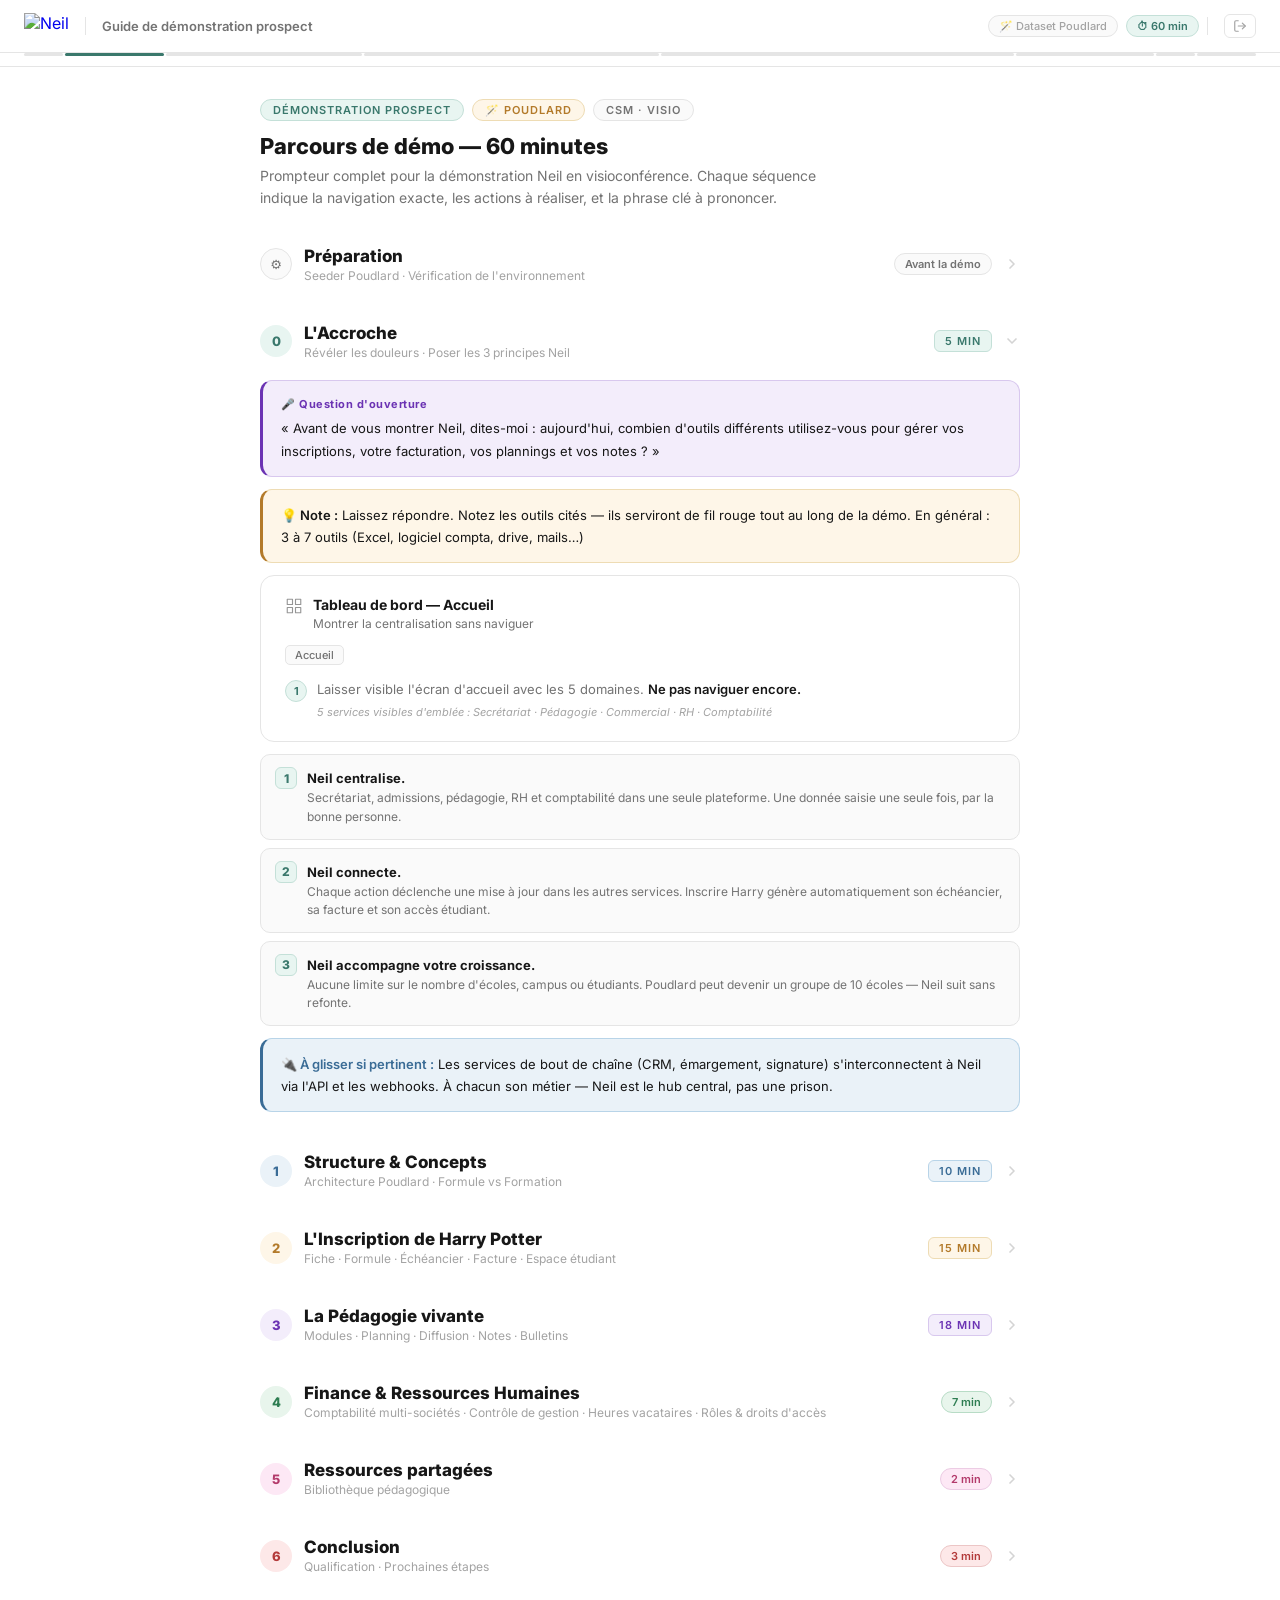
==== commit 87c11b63: "Add seeder, server, login page and project files Co-Authored-By: Claude Opus 4.6 <noreply@anthropic." ====
--- a/index.html
+++ b/index.html
@@ -75,39 +75,11 @@
 .progress-seg.active { background: var(--green); }
 
 /* LAYOUT */
-.layout { display: flex; }
-.sidebar {
-  width: 220px; flex-shrink: 0;
-  position: sticky; top: 87px;
-  height: calc(100vh - 87px);
-  overflow-y: auto; border-right: 1px solid var(--gray-200);
-  padding: 16px 10px;
-  scrollbar-width: none;
-}
-.sidebar::-webkit-scrollbar { display: none; }
-.sidebar-label {
-  font-size: 10px; font-weight: 700; letter-spacing: 1.5px;
-  text-transform: uppercase; color: var(--gray-400);
-  padding: 0 8px 10px; display: block;
-}
-.sidebar-link {
-  display: flex; align-items: flex-start; gap: 8px;
-  padding: 7px 8px; border-radius: 8px;
-  font-size: 12px; font-weight: 500; color: var(--gray-500);
-  text-decoration: none; cursor: pointer;
-  transition: all 0.15s; margin-bottom: 1px;
-}
-.sidebar-link:hover { background: var(--gray-50); color: var(--gray-900); }
-.sidebar-link.active { background: var(--green-light); color: var(--green); font-weight: 600; }
-.sidebar-dot {
-  width: 6px; height: 6px; border-radius: 50%;
-  margin-top: 4px; flex-shrink: 0;
-}
-.sidebar-time { font-size: 10px; color: var(--gray-400); margin-left: auto; flex-shrink: 0; }
+.layout { display: flex; justify-content: center; }
 
 /* MAIN */
-main { flex: 1; min-width: 0; padding: 32px 40px 80px; }
-.content-inner { max-width: 760px; }
+main { flex: 1; min-width: 0; max-width: 900px; padding: 32px 40px 80px; }
+.content-inner { max-width: 760px; margin: 0 auto; }
 
 /* PAGE HEADER */
 .page-header { margin-bottom: 36px; }
@@ -310,13 +282,80 @@
 }
 .tree pre { font-family: 'Inter', monospace; font-size: 12px; color: var(--blue); white-space: pre-wrap; line-height: 1.7; }
 
+/* SEEDER UI */
+.seeder-config { display: grid; grid-template-columns: 1fr 1fr; gap: 10px; margin-bottom: 14px; }
+.seeder-field { display: flex; flex-direction: column; gap: 4px; }
+.seeder-field label { font-size: 11px; font-weight: 600; color: var(--gray-500); text-transform: uppercase; letter-spacing: 0.5px; }
+.seeder-field input {
+  font-family: 'Inter', monospace; font-size: 12px; padding: 8px 12px;
+  border: 1px solid var(--gray-200); border-radius: 8px; background: var(--gray-50);
+  color: var(--gray-900); outline: none; transition: border-color 0.15s;
+}
+.seeder-field input:focus { border-color: var(--green); background: var(--white); }
+.seeder-actions { display: flex; gap: 8px; margin-bottom: 16px; }
+.seeder-btn {
+  font-family: 'Inter', sans-serif; font-size: 12px; font-weight: 600;
+  padding: 8px 18px; border-radius: 8px; border: 1px solid;
+  cursor: pointer; transition: all 0.15s; display: inline-flex; align-items: center; gap: 6px;
+}
+.seeder-btn:disabled { opacity: 0.45; cursor: not-allowed; }
+.seeder-btn-primary { background: var(--green); color: var(--white); border-color: var(--green); }
+.seeder-btn-primary:hover:not(:disabled) { opacity: 0.85; }
+.seeder-btn-danger { background: var(--white); color: var(--red); border-color: var(--red-border); }
+.seeder-btn-danger:hover:not(:disabled) { background: var(--red-light); }
+.seeder-btn-secondary { background: var(--white); color: var(--gray-500); border-color: var(--gray-200); }
+.seeder-btn-secondary:hover:not(:disabled) { background: var(--gray-50); color: var(--gray-900); }
+
+@keyframes pulse { 0%, 100% { opacity: 1; } 50% { opacity: 0.4; } }
+.seeder-desc { font-size: 12px; color: var(--gray-400); line-height: 1.55; margin-bottom: 14px; }
+
+.seeder-progress-bar {
+  height: 4px; background: var(--gray-200); border-radius: 2px;
+  margin-bottom: 14px; overflow: hidden;
+}
+.seeder-progress-fill {
+  height: 100%; background: var(--green); border-radius: 2px;
+  transition: width 0.3s ease; width: 0%;
+}
+.seeder-progress-fill.running { background: var(--blue); }
+
+.seeder-console {
+  background: var(--gray-900); border-radius: 10px; padding: 12px 14px;
+  font-family: 'SF Mono', 'Fira Code', monospace; font-size: 11px;
+  color: #a3e635; line-height: 1.6; max-height: 200px; overflow-y: auto;
+  margin-bottom: 12px; display: none;
+}
+.seeder-console.visible { display: block; }
+.seeder-console::-webkit-scrollbar { width: 6px; }
+.seeder-console::-webkit-scrollbar-thumb { background: #444; border-radius: 3px; }
+.seeder-status {
+  display: flex; align-items: center; gap: 8px;
+  font-size: 12px; font-weight: 500; color: var(--gray-400);
+  margin-bottom: 14px;
+}
+.seeder-status-dot {
+  width: 8px; height: 8px; border-radius: 50%; background: var(--gray-300);
+}
+.seeder-status-dot.running { background: var(--blue); animation: pulse 1s infinite; }
+.seeder-status-dot.done { background: var(--green); }
+.seeder-status-dot.error { background: var(--red); }
+
+/* AUTH NAV */
+.nav-user { font-size: 11px; font-weight: 500; color: var(--gray-400); }
+.nav-logout {
+  background: none; border: 1px solid var(--gray-200); border-radius: 6px;
+  padding: 4px 8px; cursor: pointer; color: var(--gray-400); transition: all 0.15s;
+  display: inline-flex; align-items: center;
+}
+.nav-logout:hover { background: var(--red-light); border-color: var(--red-border); color: var(--red); }
+.nav-logout svg { width: 14px; height: 14px; }
+
 @media (max-width: 900px) {
-  .layout { display: block; }
-  .sidebar { display: none; }
   main { padding: 24px 20px 60px; }
   .versus { grid-template-columns: 1fr; }
   .nextstep { grid-template-columns: 1fr; }
   .dataset-rows { grid-template-columns: 1fr; }
+  .seeder-config { grid-template-columns: 1fr; }
 }
 </style>
 </head>
@@ -333,68 +372,29 @@
     <div class="nav-right">
       <span class="nav-dataset">🪄 Dataset Poudlard</span>
       <span class="nav-badge">⏱ 60 min</span>
+      <div class="nav-sep"></div>
+      <span class="nav-user" id="navUser"></span>
+      <button class="nav-logout" id="btnLogout" onclick="logout()" title="Déconnexion">
+        <svg viewBox="0 0 24 24" fill="none" stroke="currentColor" stroke-width="2" stroke-linecap="round" stroke-linejoin="round"><path d="M9 21H5a2 2 0 01-2-2V5a2 2 0 012-2h4"/><polyline points="16 17 21 12 16 7"/><line x1="21" y1="12" x2="9" y2="12"/></svg>
+      </button>
     </div>
   </div>
 </nav>
 
 <!-- PROGRESS BAR -->
 <div class="progress-bar" id="progressBar">
+  <div class="progress-seg" style="flex:2" data-target="prep" title="Préparation — Seeder"></div>
   <div class="progress-seg active" style="flex:5" data-target="s0" title="Accroche — 0-5 min"></div>
   <div class="progress-seg" style="flex:10" data-target="s1" title="Structure — 5-15 min"></div>
   <div class="progress-seg" style="flex:15" data-target="s2" title="Inscription — 15-30 min"></div>
   <div class="progress-seg" style="flex:18" data-target="s3" title="Pédagogie — 30-48 min"></div>
   <div class="progress-seg" style="flex:7" data-target="s4" title="Finance & RH — 48-55 min"></div>
-  <div class="progress-seg" style="flex:5" data-target="s5" title="Clôture — 55-60 min"></div>
+  <div class="progress-seg" style="flex:2" data-target="s5" title="Ressources partagées — 55-57 min"></div>
+  <div class="progress-seg" style="flex:3" data-target="s6" title="Conclusion — 57-60 min"></div>
 </div>
 
 <!-- LAYOUT -->
 <div class="layout">
-
-  <!-- SIDEBAR -->
-  <aside class="sidebar" id="sidebar">
-    <span class="sidebar-label">Séquences</span>
-    <a class="sidebar-link active" data-target="s0" href="#s0">
-      <span class="sidebar-dot" style="background:#3a786c"></span>
-      <span>L'Accroche</span>
-      <span class="sidebar-time">5 min</span>
-    </a>
-    <a class="sidebar-link" data-target="s1" href="#s1">
-      <span class="sidebar-dot" style="background:#3a6c96"></span>
-      <span>Structure & Concepts</span>
-      <span class="sidebar-time">10 min</span>
-    </a>
-    <a class="sidebar-link" data-target="s2" href="#s2">
-      <span class="sidebar-dot" style="background:#b37a2a"></span>
-      <span>Inscription Harry</span>
-      <span class="sidebar-time">15 min</span>
-    </a>
-    <a class="sidebar-link" data-target="s3" href="#s3">
-      <span class="sidebar-dot" style="background:#6b33b3"></span>
-      <span>Pédagogie</span>
-      <span class="sidebar-time">18 min</span>
-    </a>
-    <a class="sidebar-link" data-target="s4" href="#s4">
-      <span class="sidebar-dot" style="background:#2e7d52"></span>
-      <span>Finance & RH</span>
-      <span class="sidebar-time">7 min</span>
-    </a>
-    <a class="sidebar-link" data-target="s5" href="#s5">
-      <span class="sidebar-dot" style="background:#b33a6b"></span>
-      <span>Vue 360° & Clôture</span>
-      <span class="sidebar-time">5 min</span>
-    </a>
-
-    <div style="margin-top: 24px; border-top: 1px solid var(--gray-200); padding-top: 16px;">
-      <span class="sidebar-label">Dataset</span>
-      <div style="font-size: 11px; color: var(--gray-500); padding: 0 8px; line-height: 1.7;">
-        <div><strong style="color:var(--gray-900)">Harry Potter</strong></div>
-        <div style="color: var(--gray-400)">26PH01542</div>
-        <div style="color: var(--gray-400); margin-top:4px">students/1542</div>
-        <div style="margin-top:6px"><strong style="color:var(--gray-900)">Master Magie Avancée</strong></div>
-        <div style="color:var(--gray-400)">9 000€ · /formulas/107</div>
-      </div>
-    </div>
-  </aside>
 
   <!-- MAIN -->
   <main>
@@ -409,6 +409,93 @@
         <h1>Parcours de démo — 60 minutes</h1>
         <p>Prompteur complet pour la démonstration Neil en visioconférence. Chaque séquence indique la navigation exacte, les actions à réaliser, et la phrase clé à prononcer.</p>
       </div>
+
+      <!-- ═══ PREP — PRÉPARATION ═══ -->
+      <section class="demo-section collapsed" id="prep">
+        <div class="section-header" onclick="toggleSection(this)">
+          <div class="section-num" style="background:var(--gray-50);color:var(--gray-500);border:1px solid var(--gray-200)">⚙</div>
+          <div class="section-header-text">
+            <h2>Préparation</h2>
+            <div class="section-sub">Seeder Poudlard · Vérification de l'environnement</div>
+          </div>
+          <span class="section-timing" style="background:var(--gray-50);border:1px solid var(--gray-200);color:var(--gray-500);font-size:11px;font-weight:600;padding:3px 10px;border-radius:20px">Avant la démo</span>
+          <svg class="section-chevron" viewBox="0 0 24 24" fill="none" stroke="currentColor" stroke-width="2.5" stroke-linecap="round" stroke-linejoin="round"><polyline points="9 18 15 12 9 6"/></svg>
+        </div>
+
+        <div class="section-body">
+          <div class="callout callout-orange">
+            <strong>⚠️ Prérequis :</strong> Cette étape doit être réalisée <strong>avant</strong> la visio avec le prospect. Le seeder génère l'intégralité du dataset Poudlard (~75 étudiants, 20 collaborateurs, inscriptions, notes, planning…) sur l'environnement de démo Neil.
+          </div>
+
+          <!-- Configuration API -->
+          <div class="entity">
+            <div class="entity-head">
+              <svg class="entity-icon" viewBox="0 0 24 24" fill="none" stroke="currentColor" stroke-width="1.5" stroke-linecap="round" stroke-linejoin="round"><circle cx="12" cy="12" r="3"/><path d="M19.4 15a1.65 1.65 0 00.33 1.82l.06.06a2 2 0 010 2.83 2 2 0 01-2.83 0l-.06-.06a1.65 1.65 0 00-1.82-.33 1.65 1.65 0 00-1 1.51V21a2 2 0 01-4 0v-.09A1.65 1.65 0 009 19.4a1.65 1.65 0 00-1.82.33l-.06.06a2 2 0 01-2.83-2.83l.06-.06A1.65 1.65 0 004.68 15a1.65 1.65 0 00-1.51-1H3a2 2 0 010-4h.09A1.65 1.65 0 004.6 9a1.65 1.65 0 00-.33-1.82l-.06-.06a2 2 0 012.83-2.83l.06.06A1.65 1.65 0 009 4.68a1.65 1.65 0 001-1.51V3a2 2 0 014 0v.09a1.65 1.65 0 001 1.51 1.65 1.65 0 001.82-.33l.06-.06a2 2 0 012.83 2.83l-.06.06A1.65 1.65 0 0019.4 9a1.65 1.65 0 001.51 1H21a2 2 0 010 4h-.09a1.65 1.65 0 00-1.51 1z"/></svg>
+              <div class="entity-head-text">
+                <h3>Configuration</h3>
+                <p>Environnement cible pour le seeding des données</p>
+              </div>
+            </div>
+            <div class="seeder-config">
+              <div class="seeder-field">
+                <label>URL de l'API</label>
+                <input type="text" id="seederUrl" placeholder="https://neil-claude.erp.neil.app/api">
+              </div>
+              <div class="seeder-field">
+                <label>Clé API</label>
+                <input type="password" id="seederKey" placeholder="Clé d'authentification">
+              </div>
+            </div>
+            <button class="seeder-btn seeder-btn-secondary" onclick="saveConfig()" id="btnSaveConfig">Enregistrer la configuration</button>
+          </div>
+
+          <!-- Générateur de séances -->
+          <div class="entity">
+            <div class="entity-head">
+              <svg class="entity-icon" viewBox="0 0 24 24" fill="none" stroke="currentColor" stroke-width="1.5" stroke-linecap="round" stroke-linejoin="round"><rect x="3" y="4" width="18" height="18" rx="2" ry="2"/><line x1="16" y1="2" x2="16" y2="6"/><line x1="8" y1="2" x2="8" y2="6"/><line x1="3" y1="10" x2="21" y2="10"/></svg>
+              <div class="entity-head-text">
+                <h3>Générateur de séances</h3>
+                <p class="seeder-desc">Génère des séances pour tous les modules existants, avec des intervenants aléatoires, sur la plage de dates indiquée.</p>
+              </div>
+            </div>
+
+            <div class="seeder-config">
+              <div class="seeder-field">
+                <label>Du</label>
+                <input type="date" id="seederDateStart" value="2025-09-01">
+              </div>
+              <div class="seeder-field">
+                <label>Au</label>
+                <input type="date" id="seederDateEnd" value="2026-06-30">
+              </div>
+            </div>
+
+            <div class="seeder-actions">
+              <button class="seeder-btn seeder-btn-primary" id="btnGenerate" onclick="generateSessions()">▶ Générer les séances</button>
+              <button class="seeder-btn seeder-btn-danger" id="btnStop" onclick="stopGeneration()" disabled>■ Arrêter</button>
+            </div>
+
+            <div class="seeder-status" id="seederStatus">
+              <div class="seeder-status-dot" id="seederStatusDot"></div>
+              <span id="seederStatusText">En attente</span>
+            </div>
+
+            <div class="seeder-progress-bar">
+              <div class="seeder-progress-fill" id="seederProgressFill"></div>
+            </div>
+
+            <div class="seeder-console" id="seederConsole"></div>
+          </div>
+
+          <div class="callout callout-green" id="seederChecklist" style="opacity:0.5">
+            <strong>✅ Checklist avant de démarrer :</strong><br>
+            → Harry Potter visible dans Secrétariat → Étudiants<br>
+            → Planning rempli avec des séances<br>
+            → Notes et bulletins générés<br>
+            → Espace étudiant activable
+          </div>
+        </div>
+      </section>
 
       <!-- ═══ S0 — ACCROCHE ═══ -->
       <section class="demo-section" id="s0">
@@ -441,7 +528,7 @@
               </div>
             </div>
             <div class="nav-path">
-              <span class="url">neil-claude.erp.neil.app/</span>
+              <span>Accueil</span>
             </div>
             <ol class="steps">
               <li class="step">
@@ -579,12 +666,39 @@
 
         <div class="section-body">
           <div class="dataset">
-            <div class="dataset-title">🗂 Dataset de démo</div>
+            <div class="dataset-title">🗂 Dataset de démo — Harry Potter</div>
             <div class="dataset-rows">
-              <div class="dataset-row"><span class="dataset-key">Étudiant :</span><span class="dataset-val">POTTER Harry — 26PH01542</span></div>
-              <div class="dataset-row"><span class="dataset-key">Email :</span><span class="dataset-val">harry.potter14@poudlard-neil.fr</span></div>
-              <div class="dataset-row"><span class="dataset-key">Né le :</span><span class="dataset-val">17/06/2008</span></div>
+              <div class="dataset-row"><span class="dataset-key">Étudiant :</span><span class="dataset-val">POTTER Harry</span></div>
               <div class="dataset-row"><span class="dataset-key">Particularités :</span><span class="dataset-val">Sportif de haut niveau · CVEC renseigné</span></div>
+              <div class="dataset-row"><span class="dataset-key">Inscrit à :</span><span class="dataset-val">ASPIC & Spécialisations — 5 000€ (2025-2026)</span></div>
+              <div class="dataset-row"><span class="dataset-key">Historique :</span><span class="dataset-val">Prépa (2023-24) → BUSE (2024-25) → ASPIC (2025-26)</span></div>
+              <div class="dataset-row"><span class="dataset-key">Formule démo :</span><span class="dataset-val">Master Magie Avancée — 9 000€ (inscription créée en live)</span></div>
+              <div class="dataset-row"><span class="dataset-key">Étapes Master :</span><span class="dataset-val">Candidature → Entretien jury → Choix spé. → Inscription</span></div>
+              <div class="dataset-row"><span class="dataset-key">Réductions :</span><span class="dataset-val">Bourse Ordre de Merlin (2 000€) · Ancien élève (10%)</span></div>
+              <div class="dataset-row"><span class="dataset-key">Diplôme :</span><span class="dataset-val">Master en Magie Avancée (RNCP 7)</span></div>
+            </div>
+          </div>
+
+          <div class="dataset" style="background:var(--blue-light);border-color:var(--blue-border)">
+            <div class="dataset-title" style="color:var(--blue)">🏫 Infrastructure Poudlard</div>
+            <div class="dataset-rows">
+              <div class="dataset-row"><span class="dataset-key" style="color:var(--blue)">Société :</span><span class="dataset-val">SAS Poudlard Éducation Magique</span></div>
+              <div class="dataset-row"><span class="dataset-key" style="color:var(--blue)">École :</span><span class="dataset-val">Poudlard — École de Sorcellerie</span></div>
+              <div class="dataset-row"><span class="dataset-key" style="color:var(--blue)">Campus :</span><span class="dataset-val">Campus Pdlrd — Pré-au-Lard</span></div>
+              <div class="dataset-row"><span class="dataset-key" style="color:var(--blue)">Centre :</span><span class="dataset-val">Château de Poudlard — 4 salles (25 à 96 places)</span></div>
+              <div class="dataset-row"><span class="dataset-key" style="color:var(--blue)">Étudiants :</span><span class="dataset-val">~75 personnages Harry Potter</span></div>
+              <div class="dataset-row"><span class="dataset-key" style="color:var(--blue)">Collaborateurs :</span><span class="dataset-val">20 (Dumbledore, McGonagall, Rogue, Pomfresh…)</span></div>
+            </div>
+          </div>
+
+          <div class="dataset" style="background:var(--green-light);border-color:var(--green-border)">
+            <div class="dataset-title" style="color:var(--green)">💰 Les 5 formules</div>
+            <div class="dataset-rows" style="grid-template-columns:1fr">
+              <div class="dataset-row"><span class="dataset-key" style="color:var(--green)">Cursus BUSE :</span><span class="dataset-val">7 000€ · L1-L3 · 1 000h · Bourse Ministère (1 200€)</span></div>
+              <div class="dataset-row"><span class="dataset-key" style="color:var(--green)">Prépa Sorcière :</span><span class="dataset-val">3 800€ · Prépa · 220h · Aide Né-Moldu (500€)</span></div>
+              <div class="dataset-row"><span class="dataset-key" style="color:var(--green)">ASPIC & Spé. :</span><span class="dataset-val">5 000€ · M1 · 400h · Excellence BUSE (800€)</span></div>
+              <div class="dataset-row"><span class="dataset-key" style="color:var(--green)">Quidditch :</span><span class="dataset-val">3 500€ · L1-L3 · 300h · Bourse sportive (600€)</span></div>
+              <div class="dataset-row"><span class="dataset-key" style="color:var(--green)">Master Magie :</span><span class="dataset-val">9 000€ · M1-M2 · 500h · Bourse Ordre de Merlin (2 000€)</span></div>
             </div>
           </div>
 
@@ -602,7 +716,6 @@
               <span>Gestion des étudiants</span><span class="arrow">›</span>
               <span>Recherche "Harry Potter"</span><span class="arrow">›</span>
               <span>POTTER Harry</span>
-              <span class="url">students/1542/informations</span>
             </div>
             <ol class="steps">
               <li class="step">
@@ -616,12 +729,7 @@
               </li>
               <li class="step">
                 <div class="step-num step-num-orange">3</div>
-                <div class="step-text">Montrer : <strong>photo, NSS, CVEC, sportif de haut niveau</strong>, email, numéro 26PH01542</div>
-              </li>
-              <li class="step">
-                <div class="step-num step-num-orange">4</div>
-                <div class="step-text">Aller dans l'onglet <strong>Inscriptions</strong> pour montrer l'<strong>historique multi-années</strong> et la détection d'homonymes : nom + prénom + date de naissance
-                <span class="step-tip">Si Harry revient dans 3 ans pour un autre cursus, Neil l'identifie et agrège son historique.</span></div>
+                <div class="step-text">Survoler rapidement les champs de l'étudiant</div>
               </li>
             </ol>
           </div>
@@ -638,7 +746,6 @@
             <div class="nav-path">
               <span>Secrétariat</span><span class="arrow">›</span>
               <span>POTTER Harry</span>
-              <span class="url">students/1542/informations</span>
             </div>
             <ol class="steps">
               <li class="step">
@@ -648,7 +755,8 @@
               </li>
               <li class="step">
                 <div class="step-num step-num-orange">2</div>
-                <div class="step-text">Pointer l'onglet <strong>Inscriptions</strong> : si Harry revient pour un autre cursus dans 3 ans, toute son histoire est déjà là.</div>
+                <div class="step-text">Pointer l'onglet <strong>Inscriptions</strong> — montrer l'historique complet d'Harry : <strong>Prépa Sorcière</strong> (2023-24) → <strong>Cursus BUSE</strong> (2024-25) → <strong>ASPIC & Spécialisations</strong> (2025-26). Chaque cursus est tracé, avec ses formations et ses échéanciers respectifs.
+                <span class="step-tip">Même si Harry change de cursus chaque année, toute son histoire est là. Aucune perte de données entre les cycles.</span></div>
               </li>
               <li class="step">
                 <div class="step-num step-num-orange">3</div>
@@ -663,7 +771,7 @@
             <div class="entity-head">
               <svg class="entity-icon" viewBox="0 0 24 24" fill="none" stroke="currentColor" stroke-width="1.5" stroke-linecap="round" stroke-linejoin="round"><path d="M6 2L3 6v14a2 2 0 0 0 2 2h14a2 2 0 0 0 2-2V6l-3-4z"/><path d="M3 6h18"/><path d="M16 10a4 4 0 0 1-8 0"/></svg>
               <div class="entity-head-text">
-                <h3>Acte 3 — Inscription à la formule</h3>
+                <h3>Acte 3 — Nouvelle inscription au Master</h3>
                 <p>Parcours complet · Formule, étapes, réductions, échéancier, facturation, formations</p>
               </div>
             </div>
@@ -675,11 +783,12 @@
             <ol class="steps">
               <li class="step">
                 <div class="step-num step-num-orange">1</div>
-                <div class="step-text">Choisir la formule <strong>Master Magie Avancée</strong> (9 000€, M1/M2)</div>
+                <div class="step-text">Cliquer <strong>+ Nouvelle inscription</strong> et choisir la formule <strong>Master Magie Avancée</strong> (9 000€, M1/M2).
+                <span class="step-tip">Harry a déjà un historique (Prépa → BUSE → ASPIC). On lui ajoute un nouveau cursus — Neil gère naturellement les multi-inscriptions et l'historique complet.</span></div>
               </li>
               <li class="step">
                 <div class="step-num step-num-orange">2</div>
-                <div class="step-text">Présenter l'ensemble du <strong>parcours d'inscription</strong> : choix de la formule, étapes d'inscription configurées, réductions applicables, échéancier de paiement, facturation et formations rattachées. Valider l'inscription.
+                <div class="step-text">Présenter l'ensemble du <strong>parcours d'inscription</strong> : les 4 étapes (Candidature → Entretien jury → Choix spé. → Inscription), réductions applicables, échéancier de paiement, facturation et formations rattachées. Valider l'inscription.
                 <span class="step-tip">⚠️ Ne pas créer de facture à ce stade — s'arrêter avant la génération de la facture.</span></div>
               </li>
               <li class="step">
@@ -754,10 +863,10 @@
 
           <div class="entity">
             <div class="entity-head">
-              <svg class="entity-icon" viewBox="0 0 24 24" fill="none" stroke="currentColor" stroke-width="1.5" stroke-linecap="round" stroke-linejoin="round"><path d="M4 19.5A2.5 2.5 0 0 1 6.5 17H20"/><path d="M6.5 2H20v20H6.5A2.5 2.5 0 0 1 4 19.5v-15A2.5 2.5 0 0 1 6.5 2z"/></svg>
-              <div class="entity-head-text">
-                <h3>Acte 1 — Modules & industrialisation</h3>
-                <p>Bibliothèque pédagogique · Permanent vs non-permanent</p>
+              <svg class="entity-icon" viewBox="0 0 24 24" fill="none" stroke="currentColor" stroke-width="1.5" stroke-linecap="round" stroke-linejoin="round"><path d="M17 21v-2a4 4 0 0 0-4-4H5a4 4 0 0 0-4 4v2"/><circle cx="9" cy="7" r="4"/><path d="M23 21v-2a4 4 0 0 0-3-3.87"/><path d="M16 3.13a4 4 0 0 1 0 7.75"/></svg>
+              <div class="entity-head-text">
+                <h3>Acte 1 — Formation & Classes</h3>
+                <p>Sélection de la formation · Ensembles de classes · Groupes</p>
               </div>
             </div>
             <div class="nav-path">
@@ -768,6 +877,33 @@
             <ol class="steps">
               <li class="step">
                 <div class="step-num step-num-purple">1</div>
+                <div class="step-text">Depuis <strong>Pédagogie</strong>, cliquer sur <strong>Formations</strong>. Sélectionner la formation <strong>Master Magie Avancée & Spécialisations Ministère</strong>.
+                <span class="step-tip">La formation est la brique pédagogique : elle porte les UE, les modules, le planning et les notes. Indépendante de l'offre commerciale (la formule), elle peut alimenter plusieurs formules à la fois.</span></div>
+              </li>
+              <li class="step">
+                <div class="step-num step-num-purple">2</div>
+                <div class="step-text">Cliquer sur <strong>Classes</strong>. Montrer les <strong>ensembles de classes</strong> : ici, l'ensemble « Maisons » regroupe les 4 classes Gryffondor, Serpentard, Serdaigle et Poufsouffle.
+                <span class="step-tip">Un ensemble de classes est un découpage logique de la promotion. On peut avoir plusieurs ensembles en parallèle : par maison, par niveau, par groupe de TD… Chaque séance peut cibler un ensemble complet ou un groupe en particulier.</span></div>
+              </li>
+            </ol>
+          </div>
+
+          <div class="entity">
+            <div class="entity-head">
+              <svg class="entity-icon" viewBox="0 0 24 24" fill="none" stroke="currentColor" stroke-width="1.5" stroke-linecap="round" stroke-linejoin="round"><path d="M4 19.5A2.5 2.5 0 0 1 6.5 17H20"/><path d="M6.5 2H20v20H6.5A2.5 2.5 0 0 1 4 19.5v-15A2.5 2.5 0 0 1 6.5 2z"/></svg>
+              <div class="entity-head-text">
+                <h3>Acte 2 — Modules & industrialisation</h3>
+                <p>Bibliothèque pédagogique · Permanent vs non-permanent</p>
+              </div>
+            </div>
+            <div class="nav-path">
+              <span>Pédagogie</span><span class="arrow">›</span>
+              <span>Formations</span><span class="arrow">›</span>
+              <span>Master Magie Avancée & Spécialisations Ministère</span>
+            </div>
+            <ol class="steps">
+              <li class="step">
+                <div class="step-num step-num-purple">1</div>
                 <div class="step-text">Montrer la structure <strong>UE / modules</strong> — les UE sont organisées par <strong>drag & drop</strong> dans la configuration de la formation. Chaque UE peut avoir une <strong>équipe pédagogique assignée directement</strong>, visible depuis la fiche UE.</div>
               </li>
               <li class="step">
@@ -787,7 +923,7 @@
             <div class="entity-head">
               <svg class="entity-icon" viewBox="0 0 24 24" fill="none" stroke="currentColor" stroke-width="1.5" stroke-linecap="round" stroke-linejoin="round"><path d="M14 2H6a2 2 0 0 0-2 2v16a2 2 0 0 0 2 2h12a2 2 0 0 0 2-2V8z"/><polyline points="14 2 14 8 20 8"/></svg>
               <div class="entity-head-text">
-                <h3>Acte 2 — Documents du module</h3>
+                <h3>Acte 3 — Documents du module</h3>
                 <p>Options de diffusion · Encodage vidéo intégré</p>
               </div>
             </div>
@@ -799,7 +935,7 @@
             <ol class="steps">
               <li class="step">
                 <div class="step-num step-num-purple">1</div>
-                <div class="step-text">Sélectionner le module <strong>Guérison des maléfices</strong> et cliquer sur <strong>Documents étudiants</strong></div>
+                <div class="step-text">Sélectionner le module <strong>Cours Création de sortilèges — Cours 1</strong> et cliquer sur <strong>Documents étudiants</strong></div>
               </li>
               <li class="step">
                 <div class="step-num step-num-purple">2</div>
@@ -824,7 +960,7 @@
             <div class="entity-head">
               <svg class="entity-icon" viewBox="0 0 24 24" fill="none" stroke="currentColor" stroke-width="1.5" stroke-linecap="round" stroke-linejoin="round"><rect x="3" y="4" width="18" height="18" rx="2"/><path d="M16 2v4"/><path d="M8 2v4"/><path d="M3 10h18"/></svg>
               <div class="entity-head-text">
-                <h3>Acte 3 — Créer une séance · options de programmation</h3>
+                <h3>Acte 4 — Créer une séance · options de programmation</h3>
                 <p>Formulaire complet · présentiel, visio, brouillon, intervenants</p>
               </div>
             </div>
@@ -836,7 +972,7 @@
             <ol class="steps">
               <li class="step">
                 <div class="step-num step-num-purple">1</div>
-                <div class="step-text">Dans le module <strong>Guérison des maléfices</strong>, cliquer sur <strong>Séances</strong> puis sur <strong>+ Ajouter une séance</strong></div>
+                <div class="step-text">Dans le module <strong>Cours Création de sortilèges — Cours 1</strong>, cliquer sur <strong>Séances</strong> puis sur <strong>+ Ajouter une séance</strong></div>
               </li>
               <li class="step">
                 <div class="step-num step-num-purple">2</div>
@@ -876,7 +1012,7 @@
             <div class="entity-head">
               <svg class="entity-icon" viewBox="0 0 24 24" fill="none" stroke="currentColor" stroke-width="1.5" stroke-linecap="round" stroke-linejoin="round"><line x1="18" y1="20" x2="18" y2="10"/><line x1="12" y1="20" x2="12" y2="4"/><line x1="6" y1="20" x2="6" y2="14"/></svg>
               <div class="entity-head-text">
-                <h3>Acte 4 — Notes & Relevés</h3>
+                <h3>Acte 5 — Notes & Relevés</h3>
                 <p>Liste des relevés · Détail d'un relevé · Notes par étudiant</p>
               </div>
             </div>
@@ -917,7 +1053,7 @@
             <div class="wow-icon">✨</div>
             <div class="wow-body">
               <div class="wow-label">Effet WOW #4</div>
-              <div class="wow-text">« Notes saisies il y a 30 secondes → note composée calculée automatiquement. Pour 200 étudiants : toujours 3 clics. »</div>
+              <div class="wow-text">« Vos enseignants saisissent leurs notes dans Excel, importent le fichier en un clic — et vous générez vos bulletins à tout moment, sur un référentiel adapté. Zéro re-saisie, zéro consolidation manuelle. »</div>
             </div>
           </div>
         </div>
@@ -1016,7 +1152,7 @@
               <li class="step">
                 <div class="step-num step-num-green">2</div>
                 <div class="step-text">Cliquer <strong>+ Ajouter un droit d'accès</strong> pour montrer la mécanique :
-                <span class="step-tip">Étape 1 — choisir le <strong>Rôle</strong> (ex. Administrateur, Directeur d'école, Enseignant, Responsable commercial…). Étape 2 — configurer les <strong>restrictions de scope</strong> qui limitent l'application de ce rôle.</span></div>
+                <span class="step-tip">Étape 1 — choisir le <strong>Rôle</strong> (ex. Responsable pédagogique, Directeur d'école, Enseignant, Responsable commercial…). Étape 2 — configurer les <strong>restrictions de scope</strong> qui limitent l'application de ce rôle.</span></div>
               </li>
               <li class="step">
                 <div class="step-num step-num-green">3</div>
@@ -1047,8 +1183,8 @@
               </li>
               <li class="step">
                 <div class="step-num step-num-green">4</div>
-                <div class="step-text">Souligner la <strong>cumulabilité</strong> : un coordinateur pédagogique peut avoir le rôle <em>Enseignant</em> sur toutes les formations M1, <em>et</em> le rôle <em>Administrateur</em> restreint à l'année 2025-2026 sur un seul campus. Les droits s'additionnent.
-                <span class="step-tip">Exemple Poudlard : DUMBLEDORE est Directeur d'école sans restriction. McGonagall pourrait être Administratrice uniquement sur le Campus Pré-au-Lard pour l'année 2025-2027.</span></div>
+                <div class="step-text">Souligner la <strong>cumulabilité</strong> : un coordinateur pédagogique peut avoir le rôle <em>Enseignant</em> sur toutes les formations M1, <em>et</em> le rôle <em>Responsable pédagogique</em> restreint à l'année 2025-2026 sur un seul campus. Les droits s'additionnent.
+                <span class="step-tip">Exemple Poudlard : DUMBLEDORE est Directeur d'école sans restriction. McGonagall pourrait être Responsable pédagogique uniquement sur le Campus Pré-au-Lard pour l'année 2025-2027.</span></div>
               </li>
             </ol>
           </div>
@@ -1061,10 +1197,10 @@
         <div class="section-header" onclick="toggleSection(this)">
           <div class="section-num" style="background:#fde8f5;color:#b33a6b">5</div>
           <div class="section-header-text">
-            <h2>Ressources partagées & Clôture</h2>
-            <div class="section-sub">Ressources partagées · Qualification · Prochaines étapes</div>
-          </div>
-          <span class="section-timing" style="background:#fde8f5;border:1px solid #eccce4;color:#b33a6b;font-size:11px;font-weight:600;padding:3px 10px;border-radius:20px">5 min</span>
+            <h2>Ressources partagées</h2>
+            <div class="section-sub">Bibliothèque pédagogique</div>
+          </div>
+          <span class="section-timing" style="background:#fde8f5;border:1px solid #eccce4;color:#b33a6b;font-size:11px;font-weight:600;padding:3px 10px;border-radius:20px">2 min</span>
           <svg class="section-chevron" viewBox="0 0 24 24" fill="none" stroke="currentColor" stroke-width="2.5" stroke-linecap="round" stroke-linejoin="round"><polyline points="9 18 15 12 9 6"/></svg>
         </div>
 
@@ -1073,48 +1209,43 @@
             <div class="entity-head">
               <svg class="entity-icon" viewBox="0 0 24 24" fill="none" stroke="currentColor" stroke-width="1.5" stroke-linecap="round" stroke-linejoin="round"><path d="M22 19a2 2 0 0 1-2 2H4a2 2 0 0 1-2-2V5a2 2 0 0 1 2-2h5l2 3h9a2 2 0 0 1 2 2z"/></svg>
               <div class="entity-head-text">
-                <h3>Ressources partagées — deux espaces distincts</h3>
-                <p>Documents centralisés · Accessibles à toute l'organisation</p>
-              </div>
-            </div>
-
-            <div class="callout callout-blue" style="margin-bottom:16px">
-              <strong>Principe :</strong> les Ressources partagées sont des bibliothèques de documents centralisées dans Neil, accessibles à tous les membres de l'organisation selon leurs droits. Il en existe deux, avec des périmètres différents.
-            </div>
-
-            <div style="display:grid;grid-template-columns:1fr 1fr;gap:12px;margin-bottom:20px">
-              <div style="background:#e8f5f1;border:1px solid #c4e0d8;border-radius:10px;padding:14px 16px">
-                <div style="font-size:11px;font-weight:700;color:#3a786c;text-transform:uppercase;letter-spacing:.5px;margin-bottom:6px">🗂 Ressources partagées du Secrétariat</div>
-                <div style="font-size:12px;color:#333;margin-bottom:6px">Documents administratifs destinés au secrétariat : règlements intérieurs, chartes, formulaires, modèles de contrats…</div>
-                <div style="font-size:11px;color:#3a786c;font-family:monospace">Secrétariat › Ressources partagées</div>
-              </div>
-              <div style="background:#eaf2f8;border:1px solid #c4d8e8;border-radius:10px;padding:14px 16px">
-                <div style="font-size:11px;font-weight:700;color:#3a6c96;text-transform:uppercase;letter-spacing:.5px;margin-bottom:6px">📚 Ressources partagées Pédagogiques</div>
-                <div style="font-size:12px;color:#333;margin-bottom:6px">Documents pédagogiques partagés à toute l'équipe : syllabi, trames de cours, référentiels de compétences…</div>
-                <div style="font-size:11px;color:#3a6c96;font-family:monospace">Pédagogie › Ressources partagées</div>
-              </div>
-            </div>
-
+                <h3>Ressources partagées pédagogiques</h3>
+                <p>Bibliothèque de documents · Diffusion aux étudiants</p>
+              </div>
+            </div>
+            <div class="nav-path">
+              <span>Pédagogie</span><span class="arrow">›</span>
+              <span>Ressources partagées</span>
+            </div>
             <ol class="steps">
               <li class="step">
                 <div class="step-num" style="background:#fde8f5;color:#b33a6b;border:1px solid #eccce4;width:22px;height:22px;border-radius:50%;display:flex;align-items:center;justify-content:center;font-size:11px;font-weight:700;flex-shrink:0;margin-top:1px">1</div>
-                <div class="step-text">Ouvrir <strong>Secrétariat → Ressources partagées</strong> — montrer la zone de dépôt, le filtre par <strong>année scolaire</strong> et les trois onglets : <em>Ressources partagées / Corbeille / Journal d'activités</em>
-                <span class="step-tip">Le Journal d'activités trace qui a déposé, modifié ou supprimé chaque document — utile en cas d'audit ou de conformité.</span></div>
+                <div class="step-text">Ouvrir <strong>Pédagogie → Ressources partagées</strong> — présenter les grands principes : organisation par <strong>étiquettes</strong>, <strong>accessibilité liée aux droits et périmètres</strong> des utilisateurs, et <strong>versioning</strong> des documents.
+                <span class="step-tip">Tout intervenant avec les bons droits peut déposer ses supports sans passer par un drive externe. Ces ressources peuvent être référencées dans un module ou une séance pour être diffusées sur l'espace étudiant.</span></div>
               </li>
               <li class="step">
                 <div class="step-num" style="background:#fde8f5;color:#b33a6b;border:1px solid #eccce4;width:22px;height:22px;border-radius:50%;display:flex;align-items:center;justify-content:center;font-size:11px;font-weight:700;flex-shrink:0;margin-top:1px">2</div>
-                <div class="step-text">Basculer sur <strong>Pédagogie → Ressources partagées</strong> — même structure, périmètre pédagogique. Tout intervenant avec les bons droits peut y déposer ses supports sans passer par un drive externe.
-                <span class="step-tip">Ces ressources peuvent être référencées dans un module ou une séance pour être diffusées directement sur l'espace étudiant, selon la politique de diffusion choisie.</span></div>
-              </li>
-              <li class="step">
-                <div class="step-num" style="background:#fde8f5;color:#b33a6b;border:1px solid #eccce4;width:22px;height:22px;border-radius:50%;display:flex;align-items:center;justify-content:center;font-size:11px;font-weight:700;flex-shrink:0;margin-top:1px">3</div>
-                <div class="step-text">Souligner le <strong>gain organisationnel</strong> : fini le drive partagé non sécurisé, les versions qui se multiplient, les liens expirés. Un seul endroit, versionné, filtrable, tracé.</div>
+                <div class="step-text">Préciser que des <strong>ressources partagées sont disponibles pour tous les services</strong> de Neil (Secrétariat, Pédagogie, etc.) — même structure, même logique, périmètre adapté à chaque métier.</div>
               </li>
             </ol>
           </div>
 
-          <div class="sep"></div>
-
+        </div>
+      </section>
+
+      <!-- ═══ S6 — CONCLUSION ═══ -->
+      <section class="demo-section collapsed" id="s6">
+        <div class="section-header" onclick="toggleSection(this)">
+          <div class="section-num" style="background:var(--red-light);color:var(--red)">6</div>
+          <div class="section-header-text">
+            <h2>Conclusion</h2>
+            <div class="section-sub">Qualification · Prochaines étapes</div>
+          </div>
+          <span class="section-timing" style="background:var(--red-light);border:1px solid var(--red-border);color:var(--red);font-size:11px;font-weight:600;padding:3px 10px;border-radius:20px">3 min</span>
+          <svg class="section-chevron" viewBox="0 0 24 24" fill="none" stroke="currentColor" stroke-width="2.5" stroke-linecap="round" stroke-linejoin="round"><polyline points="9 18 15 12 9 6"/></svg>
+        </div>
+
+        <div class="section-body">
           <div class="questions">
             <div class="questions-title">Questions de qualification</div>
             <div class="question"><span class="question-mark">?</span><span class="question-text">Quelle partie vous parle le plus par rapport à votre situation actuelle ?</span></div>
@@ -1158,45 +1289,175 @@
   const section = header.closest('.demo-section');
   const wasCollapsed = section.classList.contains('collapsed');
   section.classList.toggle('collapsed');
-  // Update sidebar + progress bar active state
   const id = section.id;
-  document.querySelectorAll('.sidebar-link').forEach(l => l.classList.remove('active'));
   document.querySelectorAll('.progress-seg').forEach(s => s.classList.remove('active'));
-  if (!wasCollapsed) return; // if we just closed, no active state needed
-  const sLink = document.querySelector('.sidebar-link[data-target="' + id + '"]');
+  if (!wasCollapsed) return;
   const sSeg = document.querySelector('.progress-seg[data-target="' + id + '"]');
-  if (sLink) sLink.classList.add('active');
   if (sSeg) sSeg.classList.add('active');
 }
 
-// Sidebar & progress bar click navigation
-document.querySelectorAll('.sidebar-link, .progress-seg').forEach(el => {
+// Progress bar click navigation
+document.querySelectorAll('.progress-seg').forEach(el => {
   el.addEventListener('click', function(e) {
     const target = this.dataset.target;
     if (!target) return;
     const section = document.getElementById(target);
     if (!section) return;
-    // Open target section, close others
     document.querySelectorAll('.demo-section').forEach(s => {
       if (s.id === target) s.classList.remove('collapsed');
       else s.classList.add('collapsed');
     });
-    // Active states
-    document.querySelectorAll('.sidebar-link').forEach(l => l.classList.remove('active'));
     document.querySelectorAll('.progress-seg').forEach(s => s.classList.remove('active'));
-    const sLink = document.querySelector('.sidebar-link[data-target="' + target + '"]');
     const sSeg = document.querySelector('.progress-seg[data-target="' + target + '"]');
-    if (sLink) sLink.classList.add('active');
     if (sSeg) sSeg.classList.add('active');
-    // Scroll
     setTimeout(() => section.scrollIntoView({ behavior: 'smooth', block: 'start' }), 50);
   });
 });
 
-// Intercept anchor clicks on sidebar
-document.querySelectorAll('.sidebar-link').forEach(el => {
-  el.addEventListener('click', e => e.preventDefault());
-});
+/* ═══ SEEDER API ═══ */
+let seederPolling = null;
+
+// Load config on page load
+async function loadConfig() {
+  try {
+    const res = await fetch('/api/config');
+    const data = await res.json();
+    if (data.base_url) document.getElementById('seederUrl').value = data.base_url;
+    if (data.key) document.getElementById('seederKey').value = data.key;
+  } catch (e) { /* server not running or static mode */ }
+}
+
+async function saveConfig() {
+  const btn = document.getElementById('btnSaveConfig');
+  const base_url = document.getElementById('seederUrl').value;
+  const key = document.getElementById('seederKey').value;
+  try {
+    const res = await fetch('/api/config', {
+      method: 'POST',
+      headers: { 'Content-Type': 'application/json' },
+      body: JSON.stringify({ base_url, key })
+    });
+    const data = await res.json();
+    if (data.ok) {
+      btn.textContent = '✓ Enregistré';
+      setTimeout(() => btn.textContent = 'Enregistrer la configuration', 2000);
+    }
+  } catch (e) {
+    btn.textContent = '✗ Erreur';
+    setTimeout(() => btn.textContent = 'Enregistrer la configuration', 2000);
+  }
+}
+
+async function generateSessions() {
+  const startDate = document.getElementById('seederDateStart').value;
+  const endDate = document.getElementById('seederDateEnd').value;
+  if (!startDate || !endDate) { setStatus('Veuillez renseigner les deux dates', 'error'); return; }
+  if (startDate >= endDate) { setStatus('La date de fin doit être postérieure', 'error'); return; }
+  try {
+    const res = await fetch('/api/sessions/generate', {
+      method: 'POST',
+      headers: { 'Content-Type': 'application/json' },
+      body: JSON.stringify({ start_date: startDate, end_date: endDate })
+    });
+    const data = await res.json();
+    if (data.ok) startPolling();
+    else if (data.error) setStatus(data.error, 'error');
+  } catch (e) { setStatus('Impossible de contacter le serveur', 'error'); }
+}
+
+async function stopGeneration() {
+  try { await fetch('/api/sessions/stop', { method: 'POST' }); } catch (e) {}
+}
+
+function startPolling() {
+  if (seederPolling) clearInterval(seederPolling);
+  seederPolling = setInterval(pollStatus, 800);
+  pollStatus();
+}
+
+async function pollStatus() {
+  try {
+    const res = await fetch('/api/sessions/status');
+    const data = await res.json();
+    updateUI(data);
+    if (!data.running && seederPolling) {
+      clearInterval(seederPolling);
+      seederPolling = null;
+    }
+  } catch (e) {}
+}
+
+function updateUI(data) {
+  const btnGen = document.getElementById('btnGenerate');
+  const btnStop = document.getElementById('btnStop');
+  const progressFill = document.getElementById('seederProgressFill');
+  const consoleEl = document.getElementById('seederConsole');
+
+  btnGen.disabled = data.running;
+  btnStop.disabled = !data.running;
+
+  if (data.running) {
+    setStatus(data.status_text || 'Génération en cours…', 'running');
+  } else if (data.done) {
+    setStatus(data.status_text || 'Génération terminée', 'done');
+    document.getElementById('seederChecklist').style.opacity = '1';
+  } else if (data.error) {
+    setStatus(data.status_text || 'Erreur', 'error');
+  } else {
+    setStatus('En attente', '');
+  }
+
+  progressFill.style.width = (data.progress_pct || 0) + '%';
+  progressFill.classList.toggle('running', data.running);
+
+  if (data.output) {
+    consoleEl.classList.add('visible');
+    // Strip ANSI color codes and PROGRESS lines
+    consoleEl.textContent = data.output
+      .replace(/\x1b\[[0-9;]*m/g, '')
+      .replace(/^PROGRESS:\d+$/gm, '')
+      .replace(/\n{3,}/g, '\n\n')
+      .trim();
+    consoleEl.scrollTop = consoleEl.scrollHeight;
+  }
+}
+
+function setStatus(text, state) {
+  const dot = document.getElementById('seederStatusDot');
+  const txt = document.getElementById('seederStatusText');
+  dot.className = 'seeder-status-dot' + (state ? ' ' + state : '');
+  txt.textContent = text;
+}
+
+/* ═══ AUTH ═══ */
+const _fetch = window.fetch;
+window.fetch = async function(...args) {
+  const res = await _fetch.apply(this, args);
+  if (res.status === 401 && !String(args[0]).includes('/auth/')) {
+    window.location.href = '/login';
+    throw new Error('Session expired');
+  }
+  return res;
+};
+
+async function loadUser() {
+  try {
+    const res = await fetch('/auth/me');
+    if (res.ok) {
+      const data = await res.json();
+      document.getElementById('navUser').textContent = data.email;
+    }
+  } catch (e) {}
+}
+
+async function logout() {
+  await fetch('/auth/logout', { method: 'POST' });
+  window.location.href = '/login';
+}
+
+// Init
+loadConfig();
+loadUser();
 </script>
 </body>
 </html>
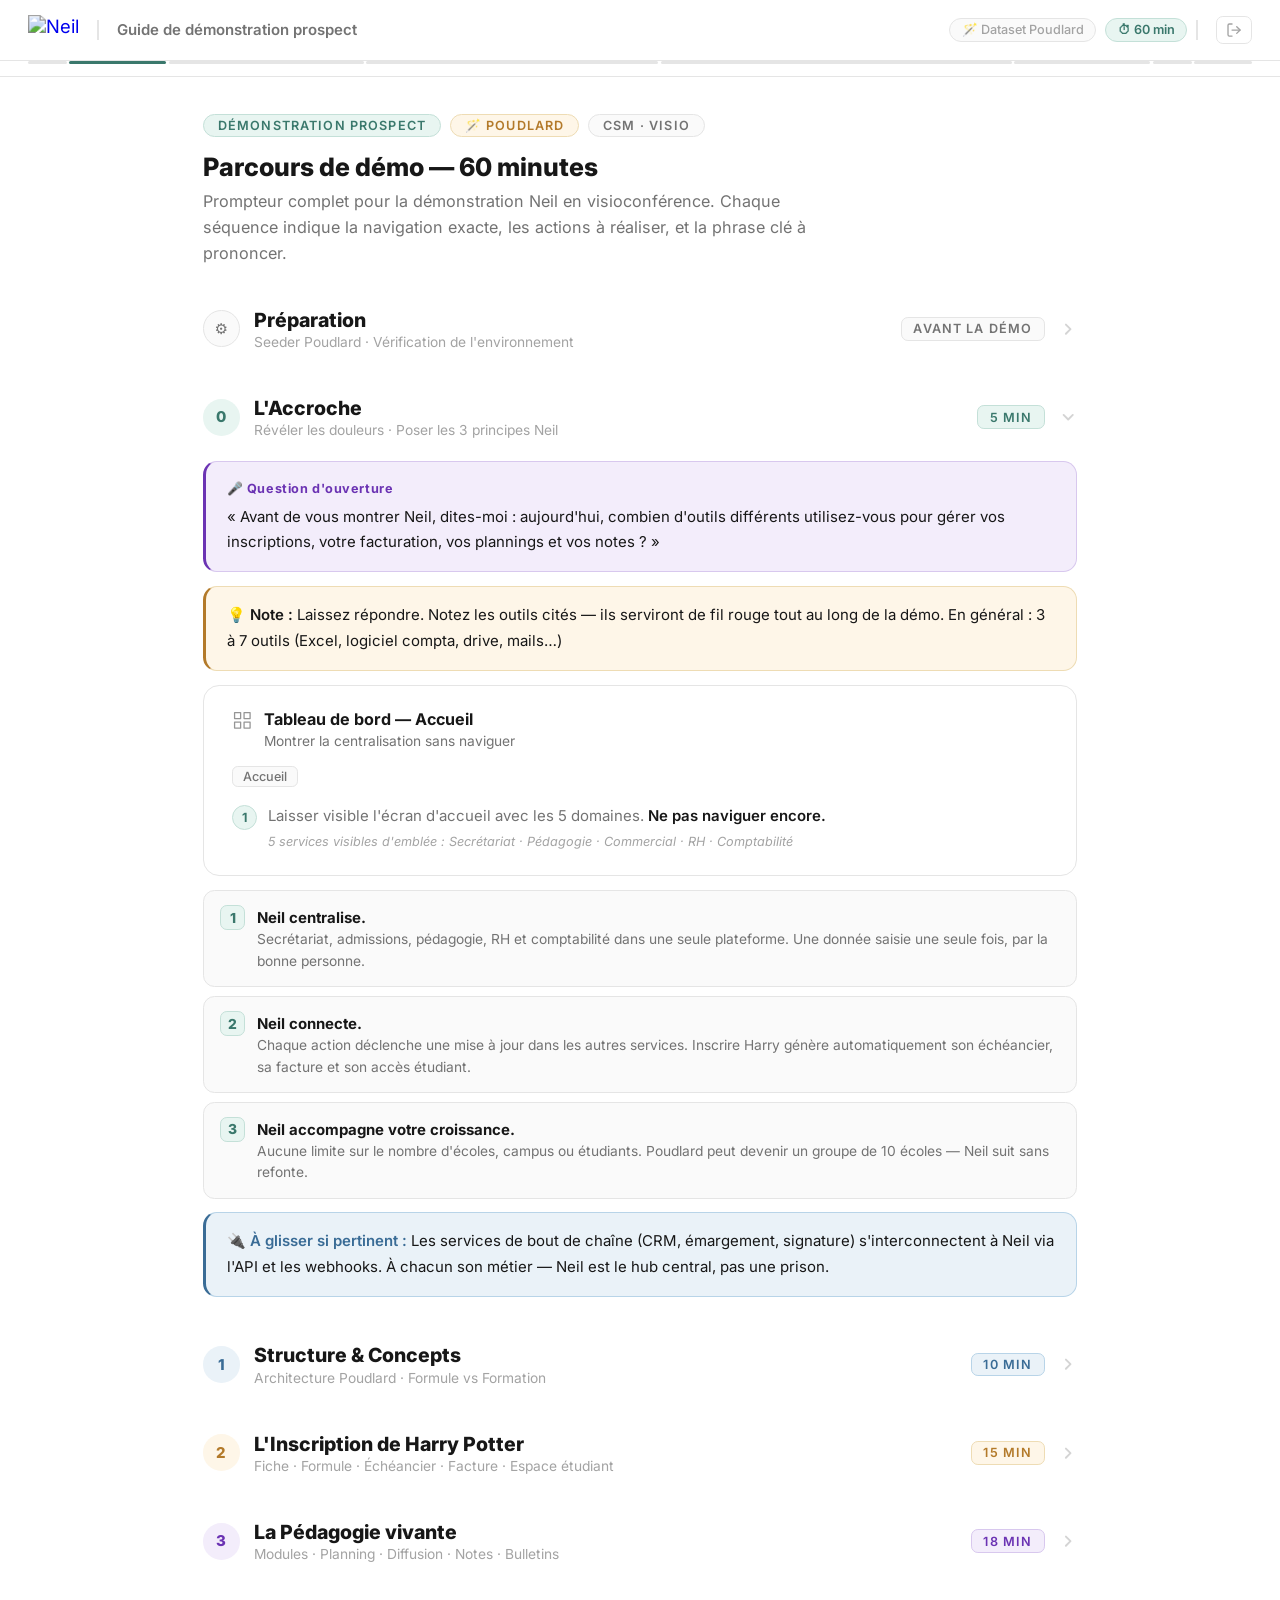
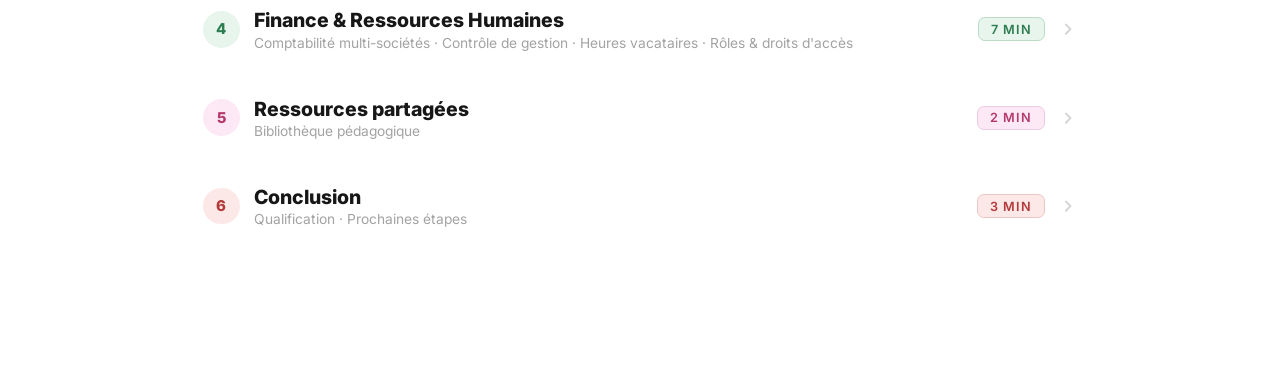
==== commit 74a14be4: "global: refactor — split index.html into modular CSS/JS files + add collaborative docs Extract inlin" ====
--- a/index.html
+++ b/index.html
@@ -5,359 +5,11 @@
 <meta name="viewport" content="width=device-width, initial-scale=1.0">
 <title>Guide de démo prospect — 60 min</title>
 <link href="https://fonts.googleapis.com/css2?family=Inter:wght@400;500;600;700;800&display=swap" rel="stylesheet">
-<style>
-:root {
-  --white: #ffffff;
-  --gray-50: #fafafa;
-  --gray-200: #e5e5e5;
-  --gray-300: #d4d4d4;
-  --gray-400: #a3a3a3;
-  --gray-500: #737373;
-  --gray-900: #171717;
-  --green: #3a786c;
-  --green-light: #e8f5f1;
-  --green-border: #c4e0d8;
-  --purple: #6b33b3;
-  --purple-light: #f3edfb;
-  --purple-border: #d8c8ee;
-  --orange: #b37a2a;
-  --orange-light: #fef6e8;
-  --orange-border: #eedcb4;
-  --blue: #3a6c96;
-  --blue-light: #eaf2f8;
-  --blue-border: #b8d4e8;
-  --red: #b33a3a;
-  --red-light: #fde8e8;
-  --red-border: #ecc6c6;
-}
-* { box-sizing: border-box; margin: 0; padding: 0; }
-body { font-family: 'Inter', system-ui, sans-serif; background: var(--white); color: var(--gray-900); }
-
-/* NAV */
-nav {
-  position: sticky; top: 0; z-index: 100;
-  background: rgba(255,255,255,0.96);
-  backdrop-filter: blur(12px);
-  border-bottom: 1px solid var(--gray-200);
-  padding: 0 24px;
-}
-.nav-inner { display: flex; align-items: center; gap: 16px; height: 52px; }
-.nav-logo { display: flex; align-items: center; gap: 8px; text-decoration: none; flex-shrink: 0; }
-.nav-logo img { height: 26px; }
-.nav-sep { width: 1px; height: 18px; background: var(--gray-200); }
-.nav-title { font-size: 13px; font-weight: 600; color: var(--gray-500); }
-.nav-right { margin-left: auto; display: flex; align-items: center; gap: 8px; }
-.nav-badge {
-  display: inline-flex; align-items: center; gap: 5px;
-  background: var(--green-light); border: 1px solid var(--green-border);
-  color: var(--green); font-size: 11px; font-weight: 600;
-  padding: 3px 10px; border-radius: 20px;
-}
-.nav-dataset {
-  font-size: 11px; font-weight: 500; color: var(--gray-400);
-  background: var(--gray-50); border: 1px solid var(--gray-200);
-  padding: 3px 10px; border-radius: 20px;
-}
-
-/* PROGRESS BAR */
-.progress-bar {
-  display: flex; gap: 2px; padding: 0 24px 10px;
-  background: rgba(255,255,255,0.96);
-  border-bottom: 1px solid var(--gray-200);
-  position: sticky; top: 52px; z-index: 99;
-}
-.progress-seg {
-  height: 3px; border-radius: 2px;
-  background: var(--gray-200);
-  cursor: pointer; transition: background 0.2s;
-}
-.progress-seg:hover { opacity: 0.7; }
-.progress-seg.active { background: var(--green); }
-
-/* LAYOUT */
-.layout { display: flex; justify-content: center; }
-
-/* MAIN */
-main { flex: 1; min-width: 0; max-width: 900px; padding: 32px 40px 80px; }
-.content-inner { max-width: 760px; margin: 0 auto; }
-
-/* PAGE HEADER */
-.page-header { margin-bottom: 36px; }
-.page-header h1 { font-size: 22px; font-weight: 800; margin-bottom: 6px; }
-.page-header p { font-size: 14px; color: var(--gray-500); line-height: 1.6; max-width: 560px; }
-.page-header .meta { display: flex; gap: 8px; margin-bottom: 12px; flex-wrap: wrap; }
-
-/* BADGE */
-.badge {
-  display: inline-block; font-size: 11px; font-weight: 600;
-  letter-spacing: 1px; text-transform: uppercase;
-  padding: 3px 12px; border-radius: 20px; border: 1px solid;
-}
-.badge-green { background: var(--green-light); border-color: var(--green-border); color: var(--green); }
-.badge-purple { background: var(--purple-light); border-color: var(--purple-border); color: var(--purple); }
-.badge-orange { background: var(--orange-light); border-color: var(--orange-border); color: var(--orange); }
-.badge-blue { background: var(--blue-light); border-color: var(--blue-border); color: var(--blue); }
-.badge-red { background: var(--red-light); border-color: var(--red-border); color: var(--red); }
-.badge-gray { background: var(--gray-50); border-color: var(--gray-200); color: var(--gray-500); }
-
-/* SECTION */
-.demo-section { margin-bottom: 40px; scroll-margin-top: 120px; }
-.section-header {
-  display: flex; align-items: center; gap: 12px;
-  margin-bottom: 20px; cursor: pointer;
-  user-select: none;
-}
-.section-num {
-  width: 32px; height: 32px; border-radius: 50%;
-  display: flex; align-items: center; justify-content: center;
-  font-size: 13px; font-weight: 800; flex-shrink: 0;
-}
-.section-header-text { flex: 1; }
-.section-header-text h2 { font-size: 17px; font-weight: 800; }
-.section-header-text .section-sub {
-  font-size: 12px; color: var(--gray-400); margin-top: 2px;
-}
-.section-timing {
-  font-size: 11px; font-weight: 600; padding: 3px 10px;
-  border-radius: 6px; flex-shrink: 0;
-}
-.section-chevron {
-  width: 16px; height: 16px; color: var(--gray-300);
-  transition: transform 0.2s; flex-shrink: 0;
-}
-.section-body { }
-.demo-section.collapsed .section-body { display: none; }
-.demo-section:not(.collapsed) .section-chevron { transform: rotate(90deg); }
-
-/* ENTITY (card) */
-.entity {
-  background: var(--white); border: 1px solid var(--gray-200);
-  border-radius: 14px; padding: 20px 24px; margin-bottom: 12px;
-}
-.entity-head { display: flex; align-items: flex-start; gap: 10px; margin-bottom: 12px; }
-.entity-icon { width: 18px; height: 18px; flex-shrink: 0; opacity: 0.45; margin-top: 1px; }
-.entity-head-text h3 { font-size: 14px; font-weight: 700; margin-bottom: 2px; }
-.entity-head-text p { font-size: 12px; color: var(--gray-500); line-height: 1.5; }
-
-/* NAV PATH (breadcrumb) */
-.nav-path {
-  display: flex; align-items: center; gap: 5px;
-  flex-wrap: wrap; margin-bottom: 14px;
-}
-.nav-path span {
-  background: var(--gray-50); border: 1px solid var(--gray-200);
-  padding: 2px 9px; border-radius: 5px;
-  font-size: 11px; font-weight: 500; color: var(--gray-500);
-}
-.nav-path .arrow { color: var(--gray-300); font-size: 10px; font-weight: 400; }
-.nav-path .url {
-  background: var(--blue-light); border-color: var(--blue-border);
-  color: var(--blue); font-family: monospace; font-size: 10px;
-}
-
-/* STEPS */
-.steps { list-style: none; display: flex; flex-direction: column; gap: 8px; }
-.step { display: flex; gap: 10px; align-items: flex-start; }
-.step-num {
-  width: 22px; height: 22px; border-radius: 50%;
-  display: flex; align-items: center; justify-content: center;
-  font-size: 11px; font-weight: 700; flex-shrink: 0; margin-top: 1px;
-}
-.step-num-green { background: var(--green-light); color: var(--green); border: 1px solid var(--green-border); }
-.step-num-purple { background: var(--purple-light); color: var(--purple); border: 1px solid var(--purple-border); }
-.step-num-orange { background: var(--orange-light); color: var(--orange); border: 1px solid var(--orange-border); }
-.step-num-blue { background: var(--blue-light); color: var(--blue); border: 1px solid var(--blue-border); }
-.step-text { font-size: 13px; color: var(--gray-500); line-height: 1.65; flex: 1; }
-.step-text strong { color: var(--gray-900); font-weight: 600; }
-.step-tip { display: block; font-style: italic; color: var(--gray-400); font-size: 11px; margin-top: 3px; }
-.step-action {
-  display: block; margin-top: 4px;
-  font-size: 11px; font-weight: 600; color: var(--green);
-}
-
-/* CALLOUTS */
-.callout {
-  border-radius: 12px; padding: 14px 18px;
-  font-size: 13px; line-height: 1.7;
-  margin-bottom: 12px;
-}
-.callout strong { font-weight: 600; }
-.callout-green {
-  background: var(--green-light); border: 1px solid var(--green-border);
-  border-left: 3px solid var(--green); color: var(--gray-900);
-}
-.callout-green strong { color: var(--green); }
-.callout-purple {
-  background: var(--purple-light); border: 1px solid var(--purple-border);
-  border-left: 3px solid var(--purple); color: var(--gray-900);
-}
-.callout-purple .label { font-weight: 700; color: var(--purple); font-size: 11px; letter-spacing: 0.5px; display: block; margin-bottom: 4px; }
-.callout-orange {
-  background: var(--orange-light); border: 1px solid var(--orange-border);
-  border-left: 3px solid var(--orange); color: var(--gray-900);
-}
-.callout-blue {
-  background: var(--blue-light); border: 1px solid var(--blue-border);
-  border-left: 3px solid var(--blue); color: var(--gray-900);
-}
-.callout-blue strong { color: var(--blue); }
-
-/* WOW block */
-.wow {
-  display: flex; gap: 12px; align-items: flex-start;
-  background: var(--green-light); border: 1px solid var(--green-border);
-  border-radius: 12px; padding: 14px 18px; margin-bottom: 12px;
-}
-.wow-icon { font-size: 18px; flex-shrink: 0; }
-.wow-body { }
-.wow-label { font-size: 11px; font-weight: 700; color: var(--green); letter-spacing: 0.5px; text-transform: uppercase; margin-bottom: 3px; }
-.wow-text { font-size: 13px; color: var(--gray-900); line-height: 1.6; font-style: italic; }
-
-/* VERSUS */
-.versus { display: grid; grid-template-columns: 1fr 1fr; gap: 12px; margin-bottom: 12px; }
-.versus-card { border: 1px solid var(--gray-200); border-radius: 12px; overflow: hidden; }
-.versus-head { padding: 10px 14px; font-size: 12px; font-weight: 700; }
-.versus-head-green { background: var(--green-light); color: var(--green); }
-.versus-head-blue { background: var(--blue-light); color: var(--blue); }
-.versus-body { padding: 12px 14px; }
-.versus-point { font-size: 12px; color: var(--gray-500); margin-bottom: 5px; padding-left: 12px; position: relative; }
-.versus-point::before { content: "→"; position: absolute; left: 0; color: var(--gray-300); }
-.versus-examples { margin-top: 10px; padding-top: 8px; border-top: 1px solid var(--gray-200); }
-.versus-example { font-size: 11px; font-style: italic; margin-bottom: 3px; }
-.versus-example-green { color: var(--green); }
-.versus-example-blue { color: var(--blue); }
-
-/* DATASET block */
-.dataset {
-  background: var(--orange-light); border: 1px solid var(--orange-border);
-  border-radius: 12px; padding: 14px 18px; margin-bottom: 12px;
-}
-.dataset-title { font-size: 11px; font-weight: 700; color: var(--orange); letter-spacing: 0.5px; text-transform: uppercase; margin-bottom: 10px; }
-.dataset-rows { display: grid; grid-template-columns: 1fr 1fr; gap: 4px 24px; }
-.dataset-row { display: flex; gap: 6px; font-size: 12px; }
-.dataset-key { font-weight: 600; color: var(--orange); flex-shrink: 0; }
-.dataset-val { color: var(--gray-500); }
-
-/* QUESTIONS */
-.questions { margin-bottom: 12px; }
-.questions-title { font-size: 11px; font-weight: 700; color: var(--gray-400); letter-spacing: 1px; text-transform: uppercase; margin-bottom: 10px; }
-.question { display: flex; gap: 8px; padding: 8px 10px; border-radius: 8px; background: var(--gray-50); border: 1px solid var(--gray-200); margin-bottom: 6px; font-size: 13px; }
-.question-mark { color: var(--green); font-weight: 800; flex-shrink: 0; }
-.question-text { color: var(--gray-500); font-style: italic; }
-
-/* NEXTSTEPS */
-.nextsteps { margin-bottom: 12px; }
-.nextstep { display: grid; grid-template-columns: 1fr 1.4fr; gap: 8px; margin-bottom: 6px; }
-.nextstep-profile { background: var(--green-light); border: 1px solid var(--green-border); border-radius: 8px; padding: 8px 12px; font-size: 12px; font-weight: 600; color: var(--green); }
-.nextstep-action { background: var(--gray-50); border: 1px solid var(--gray-200); border-radius: 8px; padding: 8px 12px; font-size: 12px; color: var(--gray-500); }
-
-/* PRINCIPLES */
-.principles { display: flex; flex-direction: column; gap: 8px; margin-bottom: 12px; }
-.principle { display: flex; gap: 10px; background: var(--gray-50); border: 1px solid var(--gray-200); border-radius: 10px; padding: 12px 14px; }
-.principle-num {
-  width: 22px; height: 22px; border-radius: 6px; flex-shrink: 0;
-  display: flex; align-items: center; justify-content: center;
-  font-size: 12px; font-weight: 800;
-  background: var(--green-light); color: var(--green); border: 1px solid var(--green-border);
-}
-.principle-text strong { font-weight: 700; color: var(--gray-900); font-size: 13px; }
-.principle-text p { font-size: 12px; color: var(--gray-500); margin-top: 2px; line-height: 1.55; }
-
-/* SEP */
-.sep { height: 1px; background: linear-gradient(90deg, transparent, var(--gray-200), transparent); margin: 20px 0; }
-
-/* SCREEN placeholder */
-.screen-placeholder {
-  background: var(--gray-50); border: 1px dashed var(--gray-300);
-  border-radius: 10px; padding: 12px 14px;
-  margin-bottom: 4px;
-  font-size: 12px; color: var(--gray-400);
-  text-align: center; font-style: italic;
-}
-
-/* TREE */
-.tree {
-  background: var(--blue-light); border: 1px solid var(--blue-border);
-  border-radius: 10px; padding: 12px 16px; margin-bottom: 12px;
-}
-.tree pre { font-family: 'Inter', monospace; font-size: 12px; color: var(--blue); white-space: pre-wrap; line-height: 1.7; }
-
-/* SEEDER UI */
-.seeder-config { display: grid; grid-template-columns: 1fr 1fr; gap: 10px; margin-bottom: 14px; }
-.seeder-field { display: flex; flex-direction: column; gap: 4px; }
-.seeder-field label { font-size: 11px; font-weight: 600; color: var(--gray-500); text-transform: uppercase; letter-spacing: 0.5px; }
-.seeder-field input {
-  font-family: 'Inter', monospace; font-size: 12px; padding: 8px 12px;
-  border: 1px solid var(--gray-200); border-radius: 8px; background: var(--gray-50);
-  color: var(--gray-900); outline: none; transition: border-color 0.15s;
-}
-.seeder-field input:focus { border-color: var(--green); background: var(--white); }
-.seeder-actions { display: flex; gap: 8px; margin-bottom: 16px; }
-.seeder-btn {
-  font-family: 'Inter', sans-serif; font-size: 12px; font-weight: 600;
-  padding: 8px 18px; border-radius: 8px; border: 1px solid;
-  cursor: pointer; transition: all 0.15s; display: inline-flex; align-items: center; gap: 6px;
-}
-.seeder-btn:disabled { opacity: 0.45; cursor: not-allowed; }
-.seeder-btn-primary { background: var(--green); color: var(--white); border-color: var(--green); }
-.seeder-btn-primary:hover:not(:disabled) { opacity: 0.85; }
-.seeder-btn-danger { background: var(--white); color: var(--red); border-color: var(--red-border); }
-.seeder-btn-danger:hover:not(:disabled) { background: var(--red-light); }
-.seeder-btn-secondary { background: var(--white); color: var(--gray-500); border-color: var(--gray-200); }
-.seeder-btn-secondary:hover:not(:disabled) { background: var(--gray-50); color: var(--gray-900); }
-
-@keyframes pulse { 0%, 100% { opacity: 1; } 50% { opacity: 0.4; } }
-.seeder-desc { font-size: 12px; color: var(--gray-400); line-height: 1.55; margin-bottom: 14px; }
-
-.seeder-progress-bar {
-  height: 4px; background: var(--gray-200); border-radius: 2px;
-  margin-bottom: 14px; overflow: hidden;
-}
-.seeder-progress-fill {
-  height: 100%; background: var(--green); border-radius: 2px;
-  transition: width 0.3s ease; width: 0%;
-}
-.seeder-progress-fill.running { background: var(--blue); }
-
-.seeder-console {
-  background: var(--gray-900); border-radius: 10px; padding: 12px 14px;
-  font-family: 'SF Mono', 'Fira Code', monospace; font-size: 11px;
-  color: #a3e635; line-height: 1.6; max-height: 200px; overflow-y: auto;
-  margin-bottom: 12px; display: none;
-}
-.seeder-console.visible { display: block; }
-.seeder-console::-webkit-scrollbar { width: 6px; }
-.seeder-console::-webkit-scrollbar-thumb { background: #444; border-radius: 3px; }
-.seeder-status {
-  display: flex; align-items: center; gap: 8px;
-  font-size: 12px; font-weight: 500; color: var(--gray-400);
-  margin-bottom: 14px;
-}
-.seeder-status-dot {
-  width: 8px; height: 8px; border-radius: 50%; background: var(--gray-300);
-}
-.seeder-status-dot.running { background: var(--blue); animation: pulse 1s infinite; }
-.seeder-status-dot.done { background: var(--green); }
-.seeder-status-dot.error { background: var(--red); }
-
-/* AUTH NAV */
-.nav-user { font-size: 11px; font-weight: 500; color: var(--gray-400); }
-.nav-logout {
-  background: none; border: 1px solid var(--gray-200); border-radius: 6px;
-  padding: 4px 8px; cursor: pointer; color: var(--gray-400); transition: all 0.15s;
-  display: inline-flex; align-items: center;
-}
-.nav-logout:hover { background: var(--red-light); border-color: var(--red-border); color: var(--red); }
-.nav-logout svg { width: 14px; height: 14px; }
-
-@media (max-width: 900px) {
-  main { padding: 24px 20px 60px; }
-  .versus { grid-template-columns: 1fr; }
-  .nextstep { grid-template-columns: 1fr; }
-  .dataset-rows { grid-template-columns: 1fr; }
-  .seeder-config { grid-template-columns: 1fr; }
-}
-</style>
+<link rel="stylesheet" href="/css/tokens.css">
+<link rel="stylesheet" href="/css/base.css">
+<link rel="stylesheet" href="/css/layout.css">
+<link rel="stylesheet" href="/css/components.css">
+<link rel="stylesheet" href="/css/seeder.css">
 </head>
 <body>
 
@@ -413,12 +65,12 @@
       <!-- ═══ PREP — PRÉPARATION ═══ -->
       <section class="demo-section collapsed" id="prep">
         <div class="section-header" onclick="toggleSection(this)">
-          <div class="section-num" style="background:var(--gray-50);color:var(--gray-500);border:1px solid var(--gray-200)">⚙</div>
+          <div class="section-num section-num-gray">⚙</div>
           <div class="section-header-text">
             <h2>Préparation</h2>
             <div class="section-sub">Seeder Poudlard · Vérification de l'environnement</div>
           </div>
-          <span class="section-timing" style="background:var(--gray-50);border:1px solid var(--gray-200);color:var(--gray-500);font-size:11px;font-weight:600;padding:3px 10px;border-radius:20px">Avant la démo</span>
+          <span class="section-timing badge badge-gray">Avant la démo</span>
           <svg class="section-chevron" viewBox="0 0 24 24" fill="none" stroke="currentColor" stroke-width="2.5" stroke-linecap="round" stroke-linejoin="round"><polyline points="9 18 15 12 9 6"/></svg>
         </div>
 
@@ -500,7 +152,7 @@
       <!-- ═══ S0 — ACCROCHE ═══ -->
       <section class="demo-section" id="s0">
         <div class="section-header" onclick="toggleSection(this)">
-          <div class="section-num" style="background:var(--green-light);color:var(--green)">0</div>
+          <div class="section-num section-num-green">0</div>
           <div class="section-header-text">
             <h2>L'Accroche</h2>
             <div class="section-sub">Révéler les douleurs · Poser les 3 principes Neil</div>
@@ -572,7 +224,7 @@
       <!-- ═══ S1 — STRUCTURE ═══ -->
       <section class="demo-section collapsed" id="s1">
         <div class="section-header" onclick="toggleSection(this)">
-          <div class="section-num" style="background:var(--blue-light);color:var(--blue)">1</div>
+          <div class="section-num section-num-blue">1</div>
           <div class="section-header-text">
             <h2>Structure & Concepts</h2>
             <div class="section-sub">Architecture Poudlard · Formule vs Formation</div>
@@ -655,7 +307,7 @@
       <!-- ═══ S2 — INSCRIPTION ═══ -->
       <section class="demo-section collapsed" id="s2">
         <div class="section-header" onclick="toggleSection(this)">
-          <div class="section-num" style="background:var(--orange-light);color:var(--orange)">2</div>
+          <div class="section-num section-num-orange">2</div>
           <div class="section-header-text">
             <h2>L'Inscription de Harry Potter</h2>
             <div class="section-sub">Fiche · Formule · Échéancier · Facture · Espace étudiant</div>
@@ -734,7 +386,7 @@
             </ol>
           </div>
 
-          <!-- Acte 1.5 — Vue 360° -->
+          <!-- Acte 2 — Vue 360° -->
           <div class="entity">
             <div class="entity-head">
               <svg class="entity-icon" viewBox="0 0 24 24" fill="none" stroke="currentColor" stroke-width="1.5" stroke-linecap="round" stroke-linejoin="round"><circle cx="11" cy="11" r="8"/><line x1="21" y1="21" x2="16.65" y2="16.65"/></svg>
@@ -766,7 +418,7 @@
             </ol>
           </div>
 
-          <!-- Acte 2 -->
+          <!-- Acte 3 -->
           <div class="entity">
             <div class="entity-head">
               <svg class="entity-icon" viewBox="0 0 24 24" fill="none" stroke="currentColor" stroke-width="1.5" stroke-linecap="round" stroke-linejoin="round"><path d="M6 2L3 6v14a2 2 0 0 0 2 2h14a2 2 0 0 0 2-2V6l-3-4z"/><path d="M3 6h18"/><path d="M16 10a4 4 0 0 1-8 0"/></svg>
@@ -845,7 +497,7 @@
       <!-- ═══ S3 — PÉDAGOGIE ═══ -->
       <section class="demo-section collapsed" id="s3">
         <div class="section-header" onclick="toggleSection(this)">
-          <div class="section-num" style="background:var(--purple-light);color:var(--purple)">3</div>
+          <div class="section-num section-num-purple">3</div>
           <div class="section-header-text">
             <h2>La Pédagogie vivante</h2>
             <div class="section-sub">Modules · Planning · Diffusion · Notes · Bulletins</div>
@@ -1062,12 +714,12 @@
       <!-- ═══ S4 — FINANCE & RH ═══ -->
       <section class="demo-section collapsed" id="s4">
         <div class="section-header" onclick="toggleSection(this)">
-          <div class="section-num" style="background:#e8f5ec;color:#2e7d52">4</div>
+          <div class="section-num section-num-finance">4</div>
           <div class="section-header-text">
             <h2>Finance & Ressources Humaines</h2>
             <div class="section-sub">Comptabilité multi-sociétés · Contrôle de gestion · Heures vacataires · Rôles & droits d'accès</div>
           </div>
-          <span class="section-timing" style="background:#e8f5ec;border:1px solid #b8dcc6;color:#2e7d52;font-size:11px;font-weight:600;padding:3px 10px;border-radius:20px">7 min</span>
+          <span class="section-timing badge badge-finance">7 min</span>
           <svg class="section-chevron" viewBox="0 0 24 24" fill="none" stroke="currentColor" stroke-width="2.5" stroke-linecap="round" stroke-linejoin="round"><polyline points="9 18 15 12 9 6"/></svg>
         </div>
 
@@ -1157,26 +809,26 @@
               <li class="step">
                 <div class="step-num step-num-green">3</div>
                 <div class="step-text">Présenter les <strong>5 dimensions de scope</strong> disponibles :
-                  <div style="margin-top:10px;display:grid;grid-template-columns:1fr 1fr;gap:8px">
-                    <div style="background:#eaf2f8;border:1px solid #c4d8e8;border-radius:8px;padding:10px 12px">
-                      <div style="font-size:11px;font-weight:700;color:#3a6c96;text-transform:uppercase;letter-spacing:.5px;margin-bottom:4px">🏫 École(s)</div>
-                      <div style="font-size:12px;color:#444">Restreindre à une ou plusieurs écoles du groupe</div>
+                  <div class="scope-grid">
+                    <div class="scope-card">
+                      <div class="scope-card-title">🏫 École(s)</div>
+                      <div class="scope-card-desc">Restreindre à une ou plusieurs écoles du groupe</div>
                     </div>
-                    <div style="background:#eaf2f8;border:1px solid #c4d8e8;border-radius:8px;padding:10px 12px">
-                      <div style="font-size:11px;font-weight:700;color:#3a6c96;text-transform:uppercase;letter-spacing:.5px;margin-bottom:4px">📅 Année scolaire</div>
-                      <div style="font-size:12px;color:#444">Limiter à une ou plusieurs années (ex. 2025-2027)</div>
+                    <div class="scope-card">
+                      <div class="scope-card-title">📅 Année scolaire</div>
+                      <div class="scope-card-desc">Limiter à une ou plusieurs années (ex. 2025-2027)</div>
                     </div>
-                    <div style="background:#eaf2f8;border:1px solid #c4d8e8;border-radius:8px;padding:10px 12px">
-                      <div style="font-size:11px;font-weight:700;color:#3a6c96;text-transform:uppercase;letter-spacing:.5px;margin-bottom:4px">🎓 Niveau(x)</div>
-                      <div style="font-size:12px;color:#444">Restreindre à L1, M2, Prépa… ou tous les niveaux</div>
+                    <div class="scope-card">
+                      <div class="scope-card-title">🎓 Niveau(x)</div>
+                      <div class="scope-card-desc">Restreindre à L1, M2, Prépa… ou tous les niveaux</div>
                     </div>
-                    <div style="background:#eaf2f8;border:1px solid #c4d8e8;border-radius:8px;padding:10px 12px">
-                      <div style="font-size:11px;font-weight:700;color:#3a6c96;text-transform:uppercase;letter-spacing:.5px;margin-bottom:4px">🏢 Société</div>
-                      <div style="font-size:12px;color:#444">Isoler par entité juridique (multi-campus, multi-marques)</div>
+                    <div class="scope-card">
+                      <div class="scope-card-title">🏢 Société</div>
+                      <div class="scope-card-desc">Isoler par entité juridique (multi-campus, multi-marques)</div>
                     </div>
-                    <div style="background:#eaf2f8;border:1px solid #c4d8e8;border-radius:8px;padding:10px 12px;grid-column:1/-1">
-                      <div style="font-size:11px;font-weight:700;color:#3a6c96;text-transform:uppercase;letter-spacing:.5px;margin-bottom:4px">📚 Matière(s) & Formations</div>
-                      <div style="font-size:12px;color:#444">Accès limité à certaines matières ou affectation à des formations spécifiques</div>
+                    <div class="scope-card scope-card-full">
+                      <div class="scope-card-title">📚 Matière(s) & Formations</div>
+                      <div class="scope-card-desc">Accès limité à certaines matières ou affectation à des formations spécifiques</div>
                     </div>
                   </div>
                 </div>
@@ -1192,15 +844,15 @@
         </div>
       </section>
 
-      <!-- ═══ S5 — CLÔTURE ═══ -->
+      <!-- ═══ S5 — RESSOURCES PARTAGÉES ═══ -->
       <section class="demo-section collapsed" id="s5">
         <div class="section-header" onclick="toggleSection(this)">
-          <div class="section-num" style="background:#fde8f5;color:#b33a6b">5</div>
+          <div class="section-num section-num-pink">5</div>
           <div class="section-header-text">
             <h2>Ressources partagées</h2>
             <div class="section-sub">Bibliothèque pédagogique</div>
           </div>
-          <span class="section-timing" style="background:#fde8f5;border:1px solid #eccce4;color:#b33a6b;font-size:11px;font-weight:600;padding:3px 10px;border-radius:20px">2 min</span>
+          <span class="section-timing badge badge-pink">2 min</span>
           <svg class="section-chevron" viewBox="0 0 24 24" fill="none" stroke="currentColor" stroke-width="2.5" stroke-linecap="round" stroke-linejoin="round"><polyline points="9 18 15 12 9 6"/></svg>
         </div>
 
@@ -1219,12 +871,12 @@
             </div>
             <ol class="steps">
               <li class="step">
-                <div class="step-num" style="background:#fde8f5;color:#b33a6b;border:1px solid #eccce4;width:22px;height:22px;border-radius:50%;display:flex;align-items:center;justify-content:center;font-size:11px;font-weight:700;flex-shrink:0;margin-top:1px">1</div>
+                <div class="step-num step-num-pink">1</div>
                 <div class="step-text">Ouvrir <strong>Pédagogie → Ressources partagées</strong> — présenter les grands principes : organisation par <strong>étiquettes</strong>, <strong>accessibilité liée aux droits et périmètres</strong> des utilisateurs, et <strong>versioning</strong> des documents.
                 <span class="step-tip">Tout intervenant avec les bons droits peut déposer ses supports sans passer par un drive externe. Ces ressources peuvent être référencées dans un module ou une séance pour être diffusées sur l'espace étudiant.</span></div>
               </li>
               <li class="step">
-                <div class="step-num" style="background:#fde8f5;color:#b33a6b;border:1px solid #eccce4;width:22px;height:22px;border-radius:50%;display:flex;align-items:center;justify-content:center;font-size:11px;font-weight:700;flex-shrink:0;margin-top:1px">2</div>
+                <div class="step-num step-num-pink">2</div>
                 <div class="step-text">Préciser que des <strong>ressources partagées sont disponibles pour tous les services</strong> de Neil (Secrétariat, Pédagogie, etc.) — même structure, même logique, périmètre adapté à chaque métier.</div>
               </li>
             </ol>
@@ -1236,12 +888,12 @@
       <!-- ═══ S6 — CONCLUSION ═══ -->
       <section class="demo-section collapsed" id="s6">
         <div class="section-header" onclick="toggleSection(this)">
-          <div class="section-num" style="background:var(--red-light);color:var(--red)">6</div>
+          <div class="section-num section-num-red">6</div>
           <div class="section-header-text">
             <h2>Conclusion</h2>
             <div class="section-sub">Qualification · Prochaines étapes</div>
           </div>
-          <span class="section-timing" style="background:var(--red-light);border:1px solid var(--red-border);color:var(--red);font-size:11px;font-weight:600;padding:3px 10px;border-radius:20px">3 min</span>
+          <span class="section-timing badge badge-red">3 min</span>
           <svg class="section-chevron" viewBox="0 0 24 24" fill="none" stroke="currentColor" stroke-width="2.5" stroke-linecap="round" stroke-linejoin="round"><polyline points="9 18 15 12 9 6"/></svg>
         </div>
 
@@ -1284,180 +936,9 @@
   </main>
 </div>
 
-<script>
-function toggleSection(header) {
-  const section = header.closest('.demo-section');
-  const wasCollapsed = section.classList.contains('collapsed');
-  section.classList.toggle('collapsed');
-  const id = section.id;
-  document.querySelectorAll('.progress-seg').forEach(s => s.classList.remove('active'));
-  if (!wasCollapsed) return;
-  const sSeg = document.querySelector('.progress-seg[data-target="' + id + '"]');
-  if (sSeg) sSeg.classList.add('active');
-}
-
-// Progress bar click navigation
-document.querySelectorAll('.progress-seg').forEach(el => {
-  el.addEventListener('click', function(e) {
-    const target = this.dataset.target;
-    if (!target) return;
-    const section = document.getElementById(target);
-    if (!section) return;
-    document.querySelectorAll('.demo-section').forEach(s => {
-      if (s.id === target) s.classList.remove('collapsed');
-      else s.classList.add('collapsed');
-    });
-    document.querySelectorAll('.progress-seg').forEach(s => s.classList.remove('active'));
-    const sSeg = document.querySelector('.progress-seg[data-target="' + target + '"]');
-    if (sSeg) sSeg.classList.add('active');
-    setTimeout(() => section.scrollIntoView({ behavior: 'smooth', block: 'start' }), 50);
-  });
-});
-
-/* ═══ SEEDER API ═══ */
-let seederPolling = null;
-
-// Load config on page load
-async function loadConfig() {
-  try {
-    const res = await fetch('/api/config');
-    const data = await res.json();
-    if (data.base_url) document.getElementById('seederUrl').value = data.base_url;
-    if (data.key) document.getElementById('seederKey').value = data.key;
-  } catch (e) { /* server not running or static mode */ }
-}
-
-async function saveConfig() {
-  const btn = document.getElementById('btnSaveConfig');
-  const base_url = document.getElementById('seederUrl').value;
-  const key = document.getElementById('seederKey').value;
-  try {
-    const res = await fetch('/api/config', {
-      method: 'POST',
-      headers: { 'Content-Type': 'application/json' },
-      body: JSON.stringify({ base_url, key })
-    });
-    const data = await res.json();
-    if (data.ok) {
-      btn.textContent = '✓ Enregistré';
-      setTimeout(() => btn.textContent = 'Enregistrer la configuration', 2000);
-    }
-  } catch (e) {
-    btn.textContent = '✗ Erreur';
-    setTimeout(() => btn.textContent = 'Enregistrer la configuration', 2000);
-  }
-}
-
-async function generateSessions() {
-  const startDate = document.getElementById('seederDateStart').value;
-  const endDate = document.getElementById('seederDateEnd').value;
-  if (!startDate || !endDate) { setStatus('Veuillez renseigner les deux dates', 'error'); return; }
-  if (startDate >= endDate) { setStatus('La date de fin doit être postérieure', 'error'); return; }
-  try {
-    const res = await fetch('/api/sessions/generate', {
-      method: 'POST',
-      headers: { 'Content-Type': 'application/json' },
-      body: JSON.stringify({ start_date: startDate, end_date: endDate })
-    });
-    const data = await res.json();
-    if (data.ok) startPolling();
-    else if (data.error) setStatus(data.error, 'error');
-  } catch (e) { setStatus('Impossible de contacter le serveur', 'error'); }
-}
-
-async function stopGeneration() {
-  try { await fetch('/api/sessions/stop', { method: 'POST' }); } catch (e) {}
-}
-
-function startPolling() {
-  if (seederPolling) clearInterval(seederPolling);
-  seederPolling = setInterval(pollStatus, 800);
-  pollStatus();
-}
-
-async function pollStatus() {
-  try {
-    const res = await fetch('/api/sessions/status');
-    const data = await res.json();
-    updateUI(data);
-    if (!data.running && seederPolling) {
-      clearInterval(seederPolling);
-      seederPolling = null;
-    }
-  } catch (e) {}
-}
-
-function updateUI(data) {
-  const btnGen = document.getElementById('btnGenerate');
-  const btnStop = document.getElementById('btnStop');
-  const progressFill = document.getElementById('seederProgressFill');
-  const consoleEl = document.getElementById('seederConsole');
-
-  btnGen.disabled = data.running;
-  btnStop.disabled = !data.running;
-
-  if (data.running) {
-    setStatus(data.status_text || 'Génération en cours…', 'running');
-  } else if (data.done) {
-    setStatus(data.status_text || 'Génération terminée', 'done');
-    document.getElementById('seederChecklist').style.opacity = '1';
-  } else if (data.error) {
-    setStatus(data.status_text || 'Erreur', 'error');
-  } else {
-    setStatus('En attente', '');
-  }
-
-  progressFill.style.width = (data.progress_pct || 0) + '%';
-  progressFill.classList.toggle('running', data.running);
-
-  if (data.output) {
-    consoleEl.classList.add('visible');
-    // Strip ANSI color codes and PROGRESS lines
-    consoleEl.textContent = data.output
-      .replace(/\x1b\[[0-9;]*m/g, '')
-      .replace(/^PROGRESS:\d+$/gm, '')
-      .replace(/\n{3,}/g, '\n\n')
-      .trim();
-    consoleEl.scrollTop = consoleEl.scrollHeight;
-  }
-}
-
-function setStatus(text, state) {
-  const dot = document.getElementById('seederStatusDot');
-  const txt = document.getElementById('seederStatusText');
-  dot.className = 'seeder-status-dot' + (state ? ' ' + state : '');
-  txt.textContent = text;
-}
-
-/* ═══ AUTH ═══ */
-const _fetch = window.fetch;
-window.fetch = async function(...args) {
-  const res = await _fetch.apply(this, args);
-  if (res.status === 401 && !String(args[0]).includes('/auth/')) {
-    window.location.href = '/login';
-    throw new Error('Session expired');
-  }
-  return res;
-};
-
-async function loadUser() {
-  try {
-    const res = await fetch('/auth/me');
-    if (res.ok) {
-      const data = await res.json();
-      document.getElementById('navUser').textContent = data.email;
-    }
-  } catch (e) {}
-}
-
-async function logout() {
-  await fetch('/auth/logout', { method: 'POST' });
-  window.location.href = '/login';
-}
-
-// Init
-loadConfig();
-loadUser();
-</script>
+<script src="/js/auth.js"></script>
+<script src="/js/navigation.js"></script>
+<script src="/js/seeder.js"></script>
+<script src="/js/app.js"></script>
 </body>
 </html>
--- a/css/tokens.css
+++ b/css/tokens.css
@@ -0,0 +1,31 @@
+/* Design tokens — source unique pour toutes les pages */
+:root {
+  --white: #ffffff;
+  --gray-50: #fafafa;
+  --gray-200: #e5e5e5;
+  --gray-300: #d4d4d4;
+  --gray-400: #a3a3a3;
+  --gray-500: #737373;
+  --gray-900: #171717;
+  --green: #3a786c;
+  --green-light: #e8f5f1;
+  --green-border: #c4e0d8;
+  --purple: #6b33b3;
+  --purple-light: #f3edfb;
+  --purple-border: #d8c8ee;
+  --orange: #b37a2a;
+  --orange-light: #fef6e8;
+  --orange-border: #eedcb4;
+  --blue: #3a6c96;
+  --blue-light: #eaf2f8;
+  --blue-border: #b8d4e8;
+  --red: #b33a3a;
+  --red-light: #fde8e8;
+  --red-border: #ecc6c6;
+  --finance: #2e7d52;
+  --finance-light: #e8f5ec;
+  --finance-border: #b8dcc6;
+  --pink: #b33a6b;
+  --pink-light: #fde8f5;
+  --pink-border: #eccce4;
+}
--- a/css/base.css
+++ b/css/base.css
@@ -0,0 +1,3 @@
+/* Reset & base */
+* { box-sizing: border-box; margin: 0; padding: 0; }
+body { font-family: 'Inter', system-ui, sans-serif; background: var(--white); color: var(--gray-900); zoom: 1.15; }
--- a/css/layout.css
+++ b/css/layout.css
@@ -0,0 +1,72 @@
+/* NAV */
+nav {
+  position: sticky; top: 0; z-index: 100;
+  background: rgba(255,255,255,0.96);
+  backdrop-filter: blur(12px);
+  border-bottom: 1px solid var(--gray-200);
+  padding: 0 24px;
+}
+.nav-inner { display: flex; align-items: center; gap: 16px; height: 52px; }
+.nav-logo { display: flex; align-items: center; gap: 8px; text-decoration: none; flex-shrink: 0; }
+.nav-logo img { height: 26px; }
+.nav-sep { width: 1px; height: 18px; background: var(--gray-200); }
+.nav-title { font-size: 13px; font-weight: 600; color: var(--gray-500); }
+.nav-right { margin-left: auto; display: flex; align-items: center; gap: 8px; }
+.nav-badge {
+  display: inline-flex; align-items: center; gap: 5px;
+  background: var(--green-light); border: 1px solid var(--green-border);
+  color: var(--green); font-size: 11px; font-weight: 600;
+  padding: 3px 10px; border-radius: 20px;
+}
+.nav-dataset {
+  font-size: 11px; font-weight: 500; color: var(--gray-400);
+  background: var(--gray-50); border: 1px solid var(--gray-200);
+  padding: 3px 10px; border-radius: 20px;
+}
+
+/* AUTH NAV */
+.nav-user { font-size: 11px; font-weight: 500; color: var(--gray-400); }
+.nav-logout {
+  background: none; border: 1px solid var(--gray-200); border-radius: 6px;
+  padding: 4px 8px; cursor: pointer; color: var(--gray-400); transition: all 0.15s;
+  display: inline-flex; align-items: center;
+}
+.nav-logout:hover { background: var(--red-light); border-color: var(--red-border); color: var(--red); }
+.nav-logout svg { width: 14px; height: 14px; }
+
+/* PROGRESS BAR */
+.progress-bar {
+  display: flex; gap: 2px; padding: 0 24px 10px;
+  background: rgba(255,255,255,0.96);
+  border-bottom: 1px solid var(--gray-200);
+  position: sticky; top: 52px; z-index: 99;
+}
+.progress-seg {
+  height: 3px; border-radius: 2px;
+  background: var(--gray-200);
+  cursor: pointer; transition: background 0.2s;
+}
+.progress-seg:hover { opacity: 0.7; }
+.progress-seg.active { background: var(--green); }
+
+/* LAYOUT */
+.layout { display: flex; justify-content: center; }
+
+/* MAIN */
+main { flex: 1; min-width: 0; max-width: 900px; padding: 32px 40px 80px; }
+.content-inner { max-width: 760px; margin: 0 auto; }
+
+/* PAGE HEADER */
+.page-header { margin-bottom: 36px; }
+.page-header h1 { font-size: 22px; font-weight: 800; margin-bottom: 6px; }
+.page-header p { font-size: 14px; color: var(--gray-500); line-height: 1.6; max-width: 560px; }
+.page-header .meta { display: flex; gap: 8px; margin-bottom: 12px; flex-wrap: wrap; }
+
+/* RESPONSIVE */
+@media (max-width: 900px) {
+  main { padding: 24px 20px 60px; }
+  .versus { grid-template-columns: 1fr; }
+  .nextstep { grid-template-columns: 1fr; }
+  .dataset-rows { grid-template-columns: 1fr; }
+  .seeder-config { grid-template-columns: 1fr; }
+}
--- a/css/components.css
+++ b/css/components.css
@@ -0,0 +1,218 @@
+/* BADGE */
+.badge {
+  display: inline-block; font-size: 11px; font-weight: 600;
+  letter-spacing: 1px; text-transform: uppercase;
+  padding: 3px 12px; border-radius: 20px; border: 1px solid;
+}
+.badge-green { background: var(--green-light); border-color: var(--green-border); color: var(--green); }
+.badge-purple { background: var(--purple-light); border-color: var(--purple-border); color: var(--purple); }
+.badge-orange { background: var(--orange-light); border-color: var(--orange-border); color: var(--orange); }
+.badge-blue { background: var(--blue-light); border-color: var(--blue-border); color: var(--blue); }
+.badge-red { background: var(--red-light); border-color: var(--red-border); color: var(--red); }
+.badge-gray { background: var(--gray-50); border-color: var(--gray-200); color: var(--gray-500); }
+.badge-finance { background: var(--finance-light); border-color: var(--finance-border); color: var(--finance); }
+.badge-pink { background: var(--pink-light); border-color: var(--pink-border); color: var(--pink); }
+
+/* SECTION */
+.demo-section { margin-bottom: 40px; scroll-margin-top: 120px; }
+.section-header {
+  display: flex; align-items: center; gap: 12px;
+  margin-bottom: 20px; cursor: pointer;
+  user-select: none;
+}
+.section-num {
+  width: 32px; height: 32px; border-radius: 50%;
+  display: flex; align-items: center; justify-content: center;
+  font-size: 13px; font-weight: 800; flex-shrink: 0;
+}
+.section-num-gray { background: var(--gray-50); color: var(--gray-500); border: 1px solid var(--gray-200); }
+.section-num-green { background: var(--green-light); color: var(--green); }
+.section-num-blue { background: var(--blue-light); color: var(--blue); }
+.section-num-orange { background: var(--orange-light); color: var(--orange); }
+.section-num-purple { background: var(--purple-light); color: var(--purple); }
+.section-num-finance { background: var(--finance-light); color: var(--finance); }
+.section-num-pink { background: var(--pink-light); color: var(--pink); }
+.section-num-red { background: var(--red-light); color: var(--red); }
+.section-header-text { flex: 1; }
+.section-header-text h2 { font-size: 17px; font-weight: 800; }
+.section-header-text .section-sub {
+  font-size: 12px; color: var(--gray-400); margin-top: 2px;
+}
+.section-timing {
+  font-size: 11px; font-weight: 600; padding: 3px 10px;
+  border-radius: 6px; flex-shrink: 0;
+}
+.section-chevron {
+  width: 16px; height: 16px; color: var(--gray-300);
+  transition: transform 0.2s; flex-shrink: 0;
+}
+.section-body { }
+.demo-section.collapsed .section-body { display: none; }
+.demo-section:not(.collapsed) .section-chevron { transform: rotate(90deg); }
+
+/* ENTITY (card) */
+.entity {
+  background: var(--white); border: 1px solid var(--gray-200);
+  border-radius: 14px; padding: 20px 24px; margin-bottom: 12px;
+}
+.entity-head { display: flex; align-items: flex-start; gap: 10px; margin-bottom: 12px; }
+.entity-icon { width: 18px; height: 18px; flex-shrink: 0; opacity: 0.45; margin-top: 1px; }
+.entity-head-text h3 { font-size: 14px; font-weight: 700; margin-bottom: 2px; }
+.entity-head-text p { font-size: 12px; color: var(--gray-500); line-height: 1.5; }
+
+/* NAV PATH (breadcrumb) */
+.nav-path {
+  display: flex; align-items: center; gap: 5px;
+  flex-wrap: wrap; margin-bottom: 14px;
+}
+.nav-path span {
+  background: var(--gray-50); border: 1px solid var(--gray-200);
+  padding: 2px 9px; border-radius: 5px;
+  font-size: 11px; font-weight: 500; color: var(--gray-500);
+}
+.nav-path .arrow { color: var(--gray-300); font-size: 10px; font-weight: 400; }
+.nav-path .url {
+  background: var(--blue-light); border-color: var(--blue-border);
+  color: var(--blue); font-family: monospace; font-size: 10px;
+}
+
+/* STEPS */
+.steps { list-style: none; display: flex; flex-direction: column; gap: 8px; }
+.step { display: flex; gap: 10px; align-items: flex-start; }
+.step-num {
+  width: 22px; height: 22px; border-radius: 50%;
+  display: flex; align-items: center; justify-content: center;
+  font-size: 11px; font-weight: 700; flex-shrink: 0; margin-top: 1px;
+}
+.step-num-green { background: var(--green-light); color: var(--green); border: 1px solid var(--green-border); }
+.step-num-purple { background: var(--purple-light); color: var(--purple); border: 1px solid var(--purple-border); }
+.step-num-orange { background: var(--orange-light); color: var(--orange); border: 1px solid var(--orange-border); }
+.step-num-blue { background: var(--blue-light); color: var(--blue); border: 1px solid var(--blue-border); }
+.step-num-pink { background: var(--pink-light); color: var(--pink); border: 1px solid var(--pink-border); }
+.step-text { font-size: 13px; color: var(--gray-500); line-height: 1.65; flex: 1; }
+.step-text strong { color: var(--gray-900); font-weight: 600; }
+.step-tip { display: block; font-style: italic; color: var(--gray-400); font-size: 11px; margin-top: 3px; }
+.step-action {
+  display: block; margin-top: 4px;
+  font-size: 11px; font-weight: 600; color: var(--green);
+}
+
+/* CALLOUTS */
+.callout {
+  border-radius: 12px; padding: 14px 18px;
+  font-size: 13px; line-height: 1.7;
+  margin-bottom: 12px;
+}
+.callout strong { font-weight: 600; }
+.callout-green {
+  background: var(--green-light); border: 1px solid var(--green-border);
+  border-left: 3px solid var(--green); color: var(--gray-900);
+}
+.callout-green strong { color: var(--green); }
+.callout-purple {
+  background: var(--purple-light); border: 1px solid var(--purple-border);
+  border-left: 3px solid var(--purple); color: var(--gray-900);
+}
+.callout-purple .label { font-weight: 700; color: var(--purple); font-size: 11px; letter-spacing: 0.5px; display: block; margin-bottom: 4px; }
+.callout-orange {
+  background: var(--orange-light); border: 1px solid var(--orange-border);
+  border-left: 3px solid var(--orange); color: var(--gray-900);
+}
+.callout-blue {
+  background: var(--blue-light); border: 1px solid var(--blue-border);
+  border-left: 3px solid var(--blue); color: var(--gray-900);
+}
+.callout-blue strong { color: var(--blue); }
+
+/* WOW block */
+.wow {
+  display: flex; gap: 12px; align-items: flex-start;
+  background: var(--green-light); border: 1px solid var(--green-border);
+  border-radius: 12px; padding: 14px 18px; margin-bottom: 12px;
+}
+.wow-icon { font-size: 18px; flex-shrink: 0; }
+.wow-body { }
+.wow-label { font-size: 11px; font-weight: 700; color: var(--green); letter-spacing: 0.5px; text-transform: uppercase; margin-bottom: 3px; }
+.wow-text { font-size: 13px; color: var(--gray-900); line-height: 1.6; font-style: italic; }
+
+/* VERSUS */
+.versus { display: grid; grid-template-columns: 1fr 1fr; gap: 12px; margin-bottom: 12px; }
+.versus-card { border: 1px solid var(--gray-200); border-radius: 12px; overflow: hidden; }
+.versus-head { padding: 10px 14px; font-size: 12px; font-weight: 700; }
+.versus-head-green { background: var(--green-light); color: var(--green); }
+.versus-head-blue { background: var(--blue-light); color: var(--blue); }
+.versus-body { padding: 12px 14px; }
+.versus-point { font-size: 12px; color: var(--gray-500); margin-bottom: 5px; padding-left: 12px; position: relative; }
+.versus-point::before { content: "\2192"; position: absolute; left: 0; color: var(--gray-300); }
+.versus-examples { margin-top: 10px; padding-top: 8px; border-top: 1px solid var(--gray-200); }
+.versus-example { font-size: 11px; font-style: italic; margin-bottom: 3px; }
+.versus-example-green { color: var(--green); }
+.versus-example-blue { color: var(--blue); }
+
+/* DATASET block */
+.dataset {
+  background: var(--orange-light); border: 1px solid var(--orange-border);
+  border-radius: 12px; padding: 14px 18px; margin-bottom: 12px;
+}
+.dataset-title { font-size: 11px; font-weight: 700; color: var(--orange); letter-spacing: 0.5px; text-transform: uppercase; margin-bottom: 10px; }
+.dataset-rows { display: grid; grid-template-columns: 1fr 1fr; gap: 4px 24px; }
+.dataset-row { display: flex; gap: 6px; font-size: 12px; }
+.dataset-key { font-weight: 600; color: var(--orange); flex-shrink: 0; }
+.dataset-val { color: var(--gray-500); }
+
+/* QUESTIONS */
+.questions { margin-bottom: 12px; }
+.questions-title { font-size: 11px; font-weight: 700; color: var(--gray-400); letter-spacing: 1px; text-transform: uppercase; margin-bottom: 10px; }
+.question { display: flex; gap: 8px; padding: 8px 10px; border-radius: 8px; background: var(--gray-50); border: 1px solid var(--gray-200); margin-bottom: 6px; font-size: 13px; }
+.question-mark { color: var(--green); font-weight: 800; flex-shrink: 0; }
+.question-text { color: var(--gray-500); font-style: italic; }
+
+/* NEXTSTEPS */
+.nextsteps { margin-bottom: 12px; }
+.nextstep { display: grid; grid-template-columns: 1fr 1.4fr; gap: 8px; margin-bottom: 6px; }
+.nextstep-profile { background: var(--green-light); border: 1px solid var(--green-border); border-radius: 8px; padding: 8px 12px; font-size: 12px; font-weight: 600; color: var(--green); }
+.nextstep-action { background: var(--gray-50); border: 1px solid var(--gray-200); border-radius: 8px; padding: 8px 12px; font-size: 12px; color: var(--gray-500); }
+
+/* PRINCIPLES */
+.principles { display: flex; flex-direction: column; gap: 8px; margin-bottom: 12px; }
+.principle { display: flex; gap: 10px; background: var(--gray-50); border: 1px solid var(--gray-200); border-radius: 10px; padding: 12px 14px; }
+.principle-num {
+  width: 22px; height: 22px; border-radius: 6px; flex-shrink: 0;
+  display: flex; align-items: center; justify-content: center;
+  font-size: 12px; font-weight: 800;
+  background: var(--green-light); color: var(--green); border: 1px solid var(--green-border);
+}
+.principle-text strong { font-weight: 700; color: var(--gray-900); font-size: 13px; }
+.principle-text p { font-size: 12px; color: var(--gray-500); margin-top: 2px; line-height: 1.55; }
+
+/* SEP */
+.sep { height: 1px; background: linear-gradient(90deg, transparent, var(--gray-200), transparent); margin: 20px 0; }
+
+/* SCREEN placeholder */
+.screen-placeholder {
+  background: var(--gray-50); border: 1px dashed var(--gray-300);
+  border-radius: 10px; padding: 12px 14px;
+  margin-bottom: 4px;
+  font-size: 12px; color: var(--gray-400);
+  text-align: center; font-style: italic;
+}
+
+/* TREE */
+.tree {
+  background: var(--blue-light); border: 1px solid var(--blue-border);
+  border-radius: 10px; padding: 12px 16px; margin-bottom: 12px;
+}
+.tree pre { font-family: 'Inter', monospace; font-size: 12px; color: var(--blue); white-space: pre-wrap; line-height: 1.7; }
+
+/* SCOPE CARD (droits d'acces) */
+.scope-grid { margin-top: 10px; display: grid; grid-template-columns: 1fr 1fr; gap: 8px; }
+.scope-card {
+  background: var(--blue-light); border: 1px solid #c4d8e8;
+  border-radius: 8px; padding: 10px 12px;
+}
+.scope-card-full { grid-column: 1 / -1; }
+.scope-card-title {
+  font-size: 11px; font-weight: 700; color: var(--blue);
+  text-transform: uppercase; letter-spacing: .5px; margin-bottom: 4px;
+}
+.scope-card-desc { font-size: 12px; color: #444; }
--- a/css/seeder.css
+++ b/css/seeder.css
@@ -0,0 +1,57 @@
+/* SEEDER UI */
+.seeder-config { display: grid; grid-template-columns: 1fr 1fr; gap: 10px; margin-bottom: 14px; }
+.seeder-field { display: flex; flex-direction: column; gap: 4px; }
+.seeder-field label { font-size: 11px; font-weight: 600; color: var(--gray-500); text-transform: uppercase; letter-spacing: 0.5px; }
+.seeder-field input {
+  font-family: 'Inter', monospace; font-size: 12px; padding: 8px 12px;
+  border: 1px solid var(--gray-200); border-radius: 8px; background: var(--gray-50);
+  color: var(--gray-900); outline: none; transition: border-color 0.15s;
+}
+.seeder-field input:focus { border-color: var(--green); background: var(--white); }
+.seeder-actions { display: flex; gap: 8px; margin-bottom: 16px; }
+.seeder-btn {
+  font-family: 'Inter', sans-serif; font-size: 12px; font-weight: 600;
+  padding: 8px 18px; border-radius: 8px; border: 1px solid;
+  cursor: pointer; transition: all 0.15s; display: inline-flex; align-items: center; gap: 6px;
+}
+.seeder-btn:disabled { opacity: 0.45; cursor: not-allowed; }
+.seeder-btn-primary { background: var(--green); color: var(--white); border-color: var(--green); }
+.seeder-btn-primary:hover:not(:disabled) { opacity: 0.85; }
+.seeder-btn-danger { background: var(--white); color: var(--red); border-color: var(--red-border); }
+.seeder-btn-danger:hover:not(:disabled) { background: var(--red-light); }
+.seeder-btn-secondary { background: var(--white); color: var(--gray-500); border-color: var(--gray-200); }
+.seeder-btn-secondary:hover:not(:disabled) { background: var(--gray-50); color: var(--gray-900); }
+
+@keyframes pulse { 0%, 100% { opacity: 1; } 50% { opacity: 0.4; } }
+.seeder-desc { font-size: 12px; color: var(--gray-400); line-height: 1.55; margin-bottom: 14px; }
+
+.seeder-progress-bar {
+  height: 4px; background: var(--gray-200); border-radius: 2px;
+  margin-bottom: 14px; overflow: hidden;
+}
+.seeder-progress-fill {
+  height: 100%; background: var(--green); border-radius: 2px;
+  transition: width 0.3s ease; width: 0%;
+}
+.seeder-progress-fill.running { background: var(--blue); }
+
+.seeder-console {
+  background: var(--gray-900); border-radius: 10px; padding: 12px 14px;
+  font-family: 'SF Mono', 'Fira Code', monospace; font-size: 11px;
+  color: #a3e635; line-height: 1.6; max-height: 200px; overflow-y: auto;
+  margin-bottom: 12px; display: none;
+}
+.seeder-console.visible { display: block; }
+.seeder-console::-webkit-scrollbar { width: 6px; }
+.seeder-console::-webkit-scrollbar-thumb { background: #444; border-radius: 3px; }
+.seeder-status {
+  display: flex; align-items: center; gap: 8px;
+  font-size: 12px; font-weight: 500; color: var(--gray-400);
+  margin-bottom: 14px;
+}
+.seeder-status-dot {
+  width: 8px; height: 8px; border-radius: 50%; background: var(--gray-300);
+}
+.seeder-status-dot.running { background: var(--blue); animation: pulse 1s infinite; }
+.seeder-status-dot.done { background: var(--green); }
+.seeder-status-dot.error { background: var(--red); }
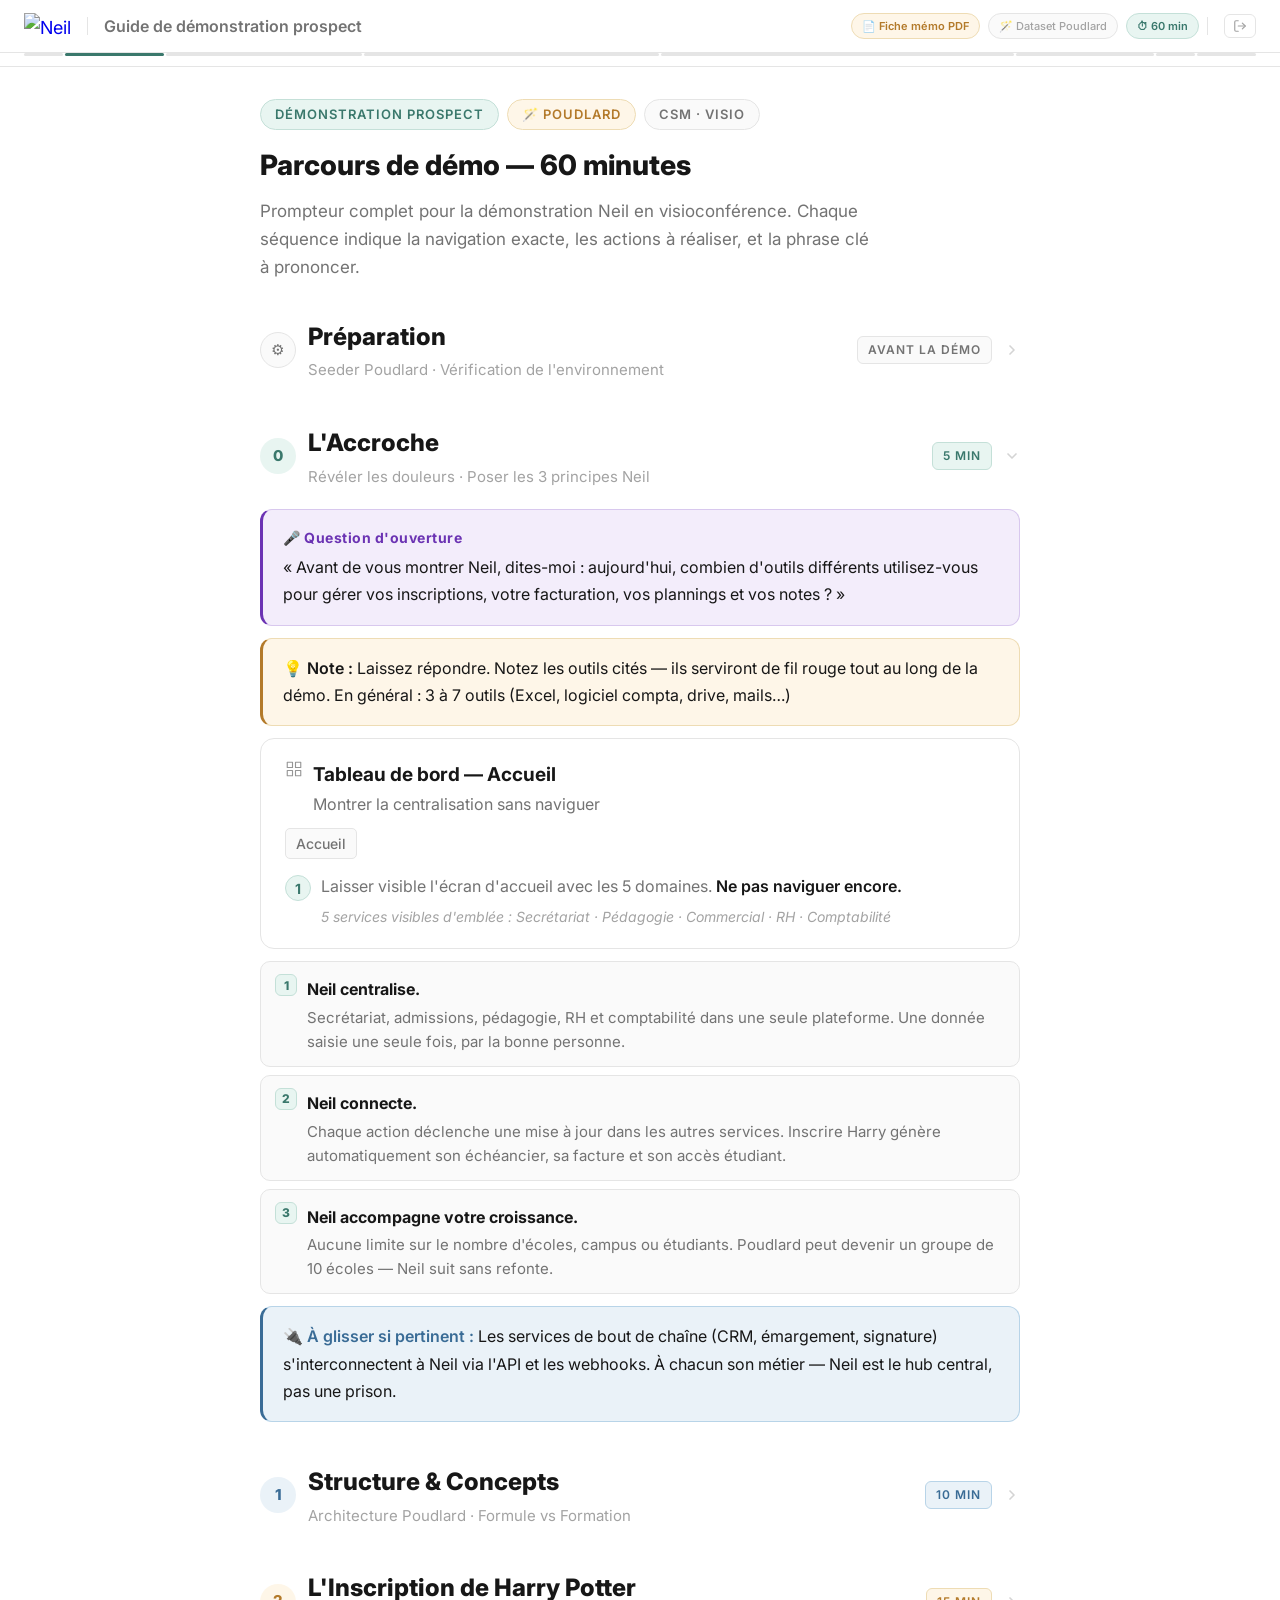
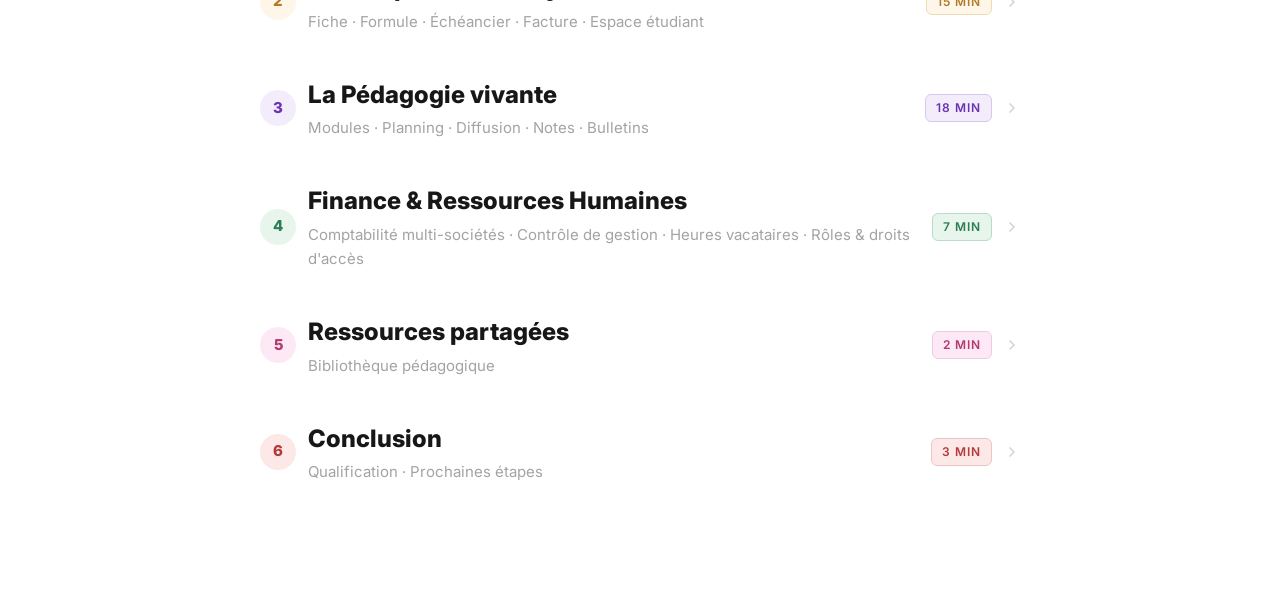
==== commit 33728b67: "demo: augmenter tailles texte guide + optimiser PDF mémo lisibilité - Body 16→18px, tous composants " ====
--- a/index.html
+++ b/index.html
@@ -22,6 +22,7 @@
     <div class="nav-sep"></div>
     <span class="nav-title">Guide de démonstration prospect</span>
     <div class="nav-right">
+      <a href="/memo-demo-neil.pdf" target="_blank" class="nav-badge" style="text-decoration:none;background:var(--orange-light);border-color:var(--orange-border);color:var(--orange)">📄 Fiche mémo PDF</a>
       <span class="nav-dataset">🪄 Dataset Poudlard</span>
       <span class="nav-badge">⏱ 60 min</span>
       <div class="nav-sep"></div>
--- a/css/base.css
+++ b/css/base.css
@@ -1,3 +1,3 @@
 /* Reset & base */
 * { box-sizing: border-box; margin: 0; padding: 0; }
-body { font-family: 'Inter', system-ui, sans-serif; background: var(--white); color: var(--gray-900); zoom: 1.15; }
+body { font-family: 'Inter', system-ui, sans-serif; background: var(--white); color: var(--gray-900); font-size: 18px; line-height: 1.65; }
--- a/css/layout.css
+++ b/css/layout.css
@@ -10,7 +10,7 @@
 .nav-logo { display: flex; align-items: center; gap: 8px; text-decoration: none; flex-shrink: 0; }
 .nav-logo img { height: 26px; }
 .nav-sep { width: 1px; height: 18px; background: var(--gray-200); }
-.nav-title { font-size: 13px; font-weight: 600; color: var(--gray-500); }
+.nav-title { font-size: 16px; font-weight: 600; color: var(--gray-500); }
 .nav-right { margin-left: auto; display: flex; align-items: center; gap: 8px; }
 .nav-badge {
   display: inline-flex; align-items: center; gap: 5px;
@@ -58,8 +58,8 @@
 
 /* PAGE HEADER */
 .page-header { margin-bottom: 36px; }
-.page-header h1 { font-size: 22px; font-weight: 800; margin-bottom: 6px; }
-.page-header p { font-size: 14px; color: var(--gray-500); line-height: 1.6; max-width: 560px; }
+.page-header h1 { font-size: 28px; font-weight: 800; margin-bottom: 8px; }
+.page-header p { font-size: 17px; color: var(--gray-500); line-height: 1.65; max-width: 620px; }
 .page-header .meta { display: flex; gap: 8px; margin-bottom: 12px; flex-wrap: wrap; }
 
 /* RESPONSIVE */
--- a/css/components.css
+++ b/css/components.css
@@ -1,8 +1,8 @@
 /* BADGE */
 .badge {
-  display: inline-block; font-size: 11px; font-weight: 600;
+  display: inline-block; font-size: 13px; font-weight: 600;
   letter-spacing: 1px; text-transform: uppercase;
-  padding: 3px 12px; border-radius: 20px; border: 1px solid;
+  padding: 4px 14px; border-radius: 20px; border: 1px solid;
 }
 .badge-green { background: var(--green-light); border-color: var(--green-border); color: var(--green); }
 .badge-purple { background: var(--purple-light); border-color: var(--purple-border); color: var(--purple); }
@@ -21,9 +21,9 @@
   user-select: none;
 }
 .section-num {
-  width: 32px; height: 32px; border-radius: 50%;
+  width: 36px; height: 36px; border-radius: 50%;
   display: flex; align-items: center; justify-content: center;
-  font-size: 13px; font-weight: 800; flex-shrink: 0;
+  font-size: 15px; font-weight: 800; flex-shrink: 0;
 }
 .section-num-gray { background: var(--gray-50); color: var(--gray-500); border: 1px solid var(--gray-200); }
 .section-num-green { background: var(--green-light); color: var(--green); }
@@ -34,12 +34,12 @@
 .section-num-pink { background: var(--pink-light); color: var(--pink); }
 .section-num-red { background: var(--red-light); color: var(--red); }
 .section-header-text { flex: 1; }
-.section-header-text h2 { font-size: 17px; font-weight: 800; }
+.section-header-text h2 { font-size: 24px; font-weight: 800; }
 .section-header-text .section-sub {
-  font-size: 12px; color: var(--gray-400); margin-top: 2px;
+  font-size: 15px; color: var(--gray-400); margin-top: 2px;
 }
 .section-timing {
-  font-size: 11px; font-weight: 600; padding: 3px 10px;
+  font-size: 12px; font-weight: 600; padding: 3px 10px;
   border-radius: 6px; flex-shrink: 0;
 }
 .section-chevron {
@@ -57,8 +57,8 @@
 }
 .entity-head { display: flex; align-items: flex-start; gap: 10px; margin-bottom: 12px; }
 .entity-icon { width: 18px; height: 18px; flex-shrink: 0; opacity: 0.45; margin-top: 1px; }
-.entity-head-text h3 { font-size: 14px; font-weight: 700; margin-bottom: 2px; }
-.entity-head-text p { font-size: 12px; color: var(--gray-500); line-height: 1.5; }
+.entity-head-text h3 { font-size: 19px; font-weight: 700; margin-bottom: 2px; }
+.entity-head-text p { font-size: 16px; color: var(--gray-500); line-height: 1.5; }
 
 /* NAV PATH (breadcrumb) */
 .nav-path {
@@ -67,40 +67,40 @@
 }
 .nav-path span {
   background: var(--gray-50); border: 1px solid var(--gray-200);
-  padding: 2px 9px; border-radius: 5px;
-  font-size: 11px; font-weight: 500; color: var(--gray-500);
-}
-.nav-path .arrow { color: var(--gray-300); font-size: 10px; font-weight: 400; }
+  padding: 3px 10px; border-radius: 5px;
+  font-size: 14px; font-weight: 500; color: var(--gray-500);
+}
+.nav-path .arrow { color: var(--gray-300); font-size: 13px; font-weight: 400; }
 .nav-path .url {
   background: var(--blue-light); border-color: var(--blue-border);
-  color: var(--blue); font-family: monospace; font-size: 10px;
+  color: var(--blue); font-family: monospace; font-size: 13px;
 }
 
 /* STEPS */
 .steps { list-style: none; display: flex; flex-direction: column; gap: 8px; }
 .step { display: flex; gap: 10px; align-items: flex-start; }
 .step-num {
-  width: 22px; height: 22px; border-radius: 50%;
+  width: 26px; height: 26px; border-radius: 50%;
   display: flex; align-items: center; justify-content: center;
-  font-size: 11px; font-weight: 700; flex-shrink: 0; margin-top: 1px;
+  font-size: 14px; font-weight: 700; flex-shrink: 0; margin-top: 2px;
 }
 .step-num-green { background: var(--green-light); color: var(--green); border: 1px solid var(--green-border); }
 .step-num-purple { background: var(--purple-light); color: var(--purple); border: 1px solid var(--purple-border); }
 .step-num-orange { background: var(--orange-light); color: var(--orange); border: 1px solid var(--orange-border); }
 .step-num-blue { background: var(--blue-light); color: var(--blue); border: 1px solid var(--blue-border); }
 .step-num-pink { background: var(--pink-light); color: var(--pink); border: 1px solid var(--pink-border); }
-.step-text { font-size: 13px; color: var(--gray-500); line-height: 1.65; flex: 1; }
+.step-text { font-size: 16px; color: var(--gray-500); line-height: 1.7; flex: 1; }
 .step-text strong { color: var(--gray-900); font-weight: 600; }
-.step-tip { display: block; font-style: italic; color: var(--gray-400); font-size: 11px; margin-top: 3px; }
+.step-tip { display: block; font-style: italic; color: var(--gray-400); font-size: 14px; margin-top: 4px; }
 .step-action {
   display: block; margin-top: 4px;
-  font-size: 11px; font-weight: 600; color: var(--green);
+  font-size: 14px; font-weight: 600; color: var(--green);
 }
 
 /* CALLOUTS */
 .callout {
-  border-radius: 12px; padding: 14px 18px;
-  font-size: 13px; line-height: 1.7;
+  border-radius: 12px; padding: 16px 20px;
+  font-size: 16px; line-height: 1.7;
   margin-bottom: 12px;
 }
 .callout strong { font-weight: 600; }
@@ -113,7 +113,7 @@
   background: var(--purple-light); border: 1px solid var(--purple-border);
   border-left: 3px solid var(--purple); color: var(--gray-900);
 }
-.callout-purple .label { font-weight: 700; color: var(--purple); font-size: 11px; letter-spacing: 0.5px; display: block; margin-bottom: 4px; }
+.callout-purple .label { font-weight: 700; color: var(--purple); font-size: 14px; letter-spacing: 0.5px; display: block; margin-bottom: 4px; }
 .callout-orange {
   background: var(--orange-light); border: 1px solid var(--orange-border);
   border-left: 3px solid var(--orange); color: var(--gray-900);
@@ -132,20 +132,20 @@
 }
 .wow-icon { font-size: 18px; flex-shrink: 0; }
 .wow-body { }
-.wow-label { font-size: 11px; font-weight: 700; color: var(--green); letter-spacing: 0.5px; text-transform: uppercase; margin-bottom: 3px; }
-.wow-text { font-size: 13px; color: var(--gray-900); line-height: 1.6; font-style: italic; }
+.wow-label { font-size: 14px; font-weight: 700; color: var(--green); letter-spacing: 0.5px; text-transform: uppercase; margin-bottom: 3px; }
+.wow-text { font-size: 16px; color: var(--gray-900); line-height: 1.65; font-style: italic; }
 
 /* VERSUS */
 .versus { display: grid; grid-template-columns: 1fr 1fr; gap: 12px; margin-bottom: 12px; }
 .versus-card { border: 1px solid var(--gray-200); border-radius: 12px; overflow: hidden; }
-.versus-head { padding: 10px 14px; font-size: 12px; font-weight: 700; }
+.versus-head { padding: 10px 14px; font-size: 15px; font-weight: 700; }
 .versus-head-green { background: var(--green-light); color: var(--green); }
 .versus-head-blue { background: var(--blue-light); color: var(--blue); }
 .versus-body { padding: 12px 14px; }
-.versus-point { font-size: 12px; color: var(--gray-500); margin-bottom: 5px; padding-left: 12px; position: relative; }
+.versus-point { font-size: 15px; color: var(--gray-500); margin-bottom: 5px; padding-left: 12px; position: relative; }
 .versus-point::before { content: "\2192"; position: absolute; left: 0; color: var(--gray-300); }
 .versus-examples { margin-top: 10px; padding-top: 8px; border-top: 1px solid var(--gray-200); }
-.versus-example { font-size: 11px; font-style: italic; margin-bottom: 3px; }
+.versus-example { font-size: 14px; font-style: italic; margin-bottom: 3px; }
 .versus-example-green { color: var(--green); }
 .versus-example-blue { color: var(--blue); }
 
@@ -154,24 +154,24 @@
   background: var(--orange-light); border: 1px solid var(--orange-border);
   border-radius: 12px; padding: 14px 18px; margin-bottom: 12px;
 }
-.dataset-title { font-size: 11px; font-weight: 700; color: var(--orange); letter-spacing: 0.5px; text-transform: uppercase; margin-bottom: 10px; }
-.dataset-rows { display: grid; grid-template-columns: 1fr 1fr; gap: 4px 24px; }
-.dataset-row { display: flex; gap: 6px; font-size: 12px; }
+.dataset-title { font-size: 14px; font-weight: 700; color: var(--orange); letter-spacing: 0.5px; text-transform: uppercase; margin-bottom: 10px; }
+.dataset-rows { display: grid; grid-template-columns: 1fr 1fr; gap: 5px 24px; }
+.dataset-row { display: flex; gap: 6px; font-size: 15px; }
 .dataset-key { font-weight: 600; color: var(--orange); flex-shrink: 0; }
 .dataset-val { color: var(--gray-500); }
 
 /* QUESTIONS */
 .questions { margin-bottom: 12px; }
-.questions-title { font-size: 11px; font-weight: 700; color: var(--gray-400); letter-spacing: 1px; text-transform: uppercase; margin-bottom: 10px; }
-.question { display: flex; gap: 8px; padding: 8px 10px; border-radius: 8px; background: var(--gray-50); border: 1px solid var(--gray-200); margin-bottom: 6px; font-size: 13px; }
+.questions-title { font-size: 14px; font-weight: 700; color: var(--gray-400); letter-spacing: 1px; text-transform: uppercase; margin-bottom: 10px; }
+.question { display: flex; gap: 8px; padding: 10px 12px; border-radius: 8px; background: var(--gray-50); border: 1px solid var(--gray-200); margin-bottom: 6px; font-size: 16px; }
 .question-mark { color: var(--green); font-weight: 800; flex-shrink: 0; }
 .question-text { color: var(--gray-500); font-style: italic; }
 
 /* NEXTSTEPS */
 .nextsteps { margin-bottom: 12px; }
 .nextstep { display: grid; grid-template-columns: 1fr 1.4fr; gap: 8px; margin-bottom: 6px; }
-.nextstep-profile { background: var(--green-light); border: 1px solid var(--green-border); border-radius: 8px; padding: 8px 12px; font-size: 12px; font-weight: 600; color: var(--green); }
-.nextstep-action { background: var(--gray-50); border: 1px solid var(--gray-200); border-radius: 8px; padding: 8px 12px; font-size: 12px; color: var(--gray-500); }
+.nextstep-profile { background: var(--green-light); border: 1px solid var(--green-border); border-radius: 8px; padding: 10px 14px; font-size: 15px; font-weight: 600; color: var(--green); }
+.nextstep-action { background: var(--gray-50); border: 1px solid var(--gray-200); border-radius: 8px; padding: 10px 14px; font-size: 15px; color: var(--gray-500); }
 
 /* PRINCIPLES */
 .principles { display: flex; flex-direction: column; gap: 8px; margin-bottom: 12px; }
@@ -182,8 +182,8 @@
   font-size: 12px; font-weight: 800;
   background: var(--green-light); color: var(--green); border: 1px solid var(--green-border);
 }
-.principle-text strong { font-weight: 700; color: var(--gray-900); font-size: 13px; }
-.principle-text p { font-size: 12px; color: var(--gray-500); margin-top: 2px; line-height: 1.55; }
+.principle-text strong { font-weight: 700; color: var(--gray-900); font-size: 16px; }
+.principle-text p { font-size: 15px; color: var(--gray-500); margin-top: 2px; line-height: 1.6; }
 
 /* SEP */
 .sep { height: 1px; background: linear-gradient(90deg, transparent, var(--gray-200), transparent); margin: 20px 0; }
@@ -202,7 +202,7 @@
   background: var(--blue-light); border: 1px solid var(--blue-border);
   border-radius: 10px; padding: 12px 16px; margin-bottom: 12px;
 }
-.tree pre { font-family: 'Inter', monospace; font-size: 12px; color: var(--blue); white-space: pre-wrap; line-height: 1.7; }
+.tree pre { font-family: 'Inter', monospace; font-size: 15px; color: var(--blue); white-space: pre-wrap; line-height: 1.7; }
 
 /* SCOPE CARD (droits d'acces) */
 .scope-grid { margin-top: 10px; display: grid; grid-template-columns: 1fr 1fr; gap: 8px; }
@@ -212,7 +212,7 @@
 }
 .scope-card-full { grid-column: 1 / -1; }
 .scope-card-title {
-  font-size: 11px; font-weight: 700; color: var(--blue);
+  font-size: 14px; font-weight: 700; color: var(--blue);
   text-transform: uppercase; letter-spacing: .5px; margin-bottom: 4px;
 }
-.scope-card-desc { font-size: 12px; color: #444; }
+.scope-card-desc { font-size: 15px; color: #444; }
